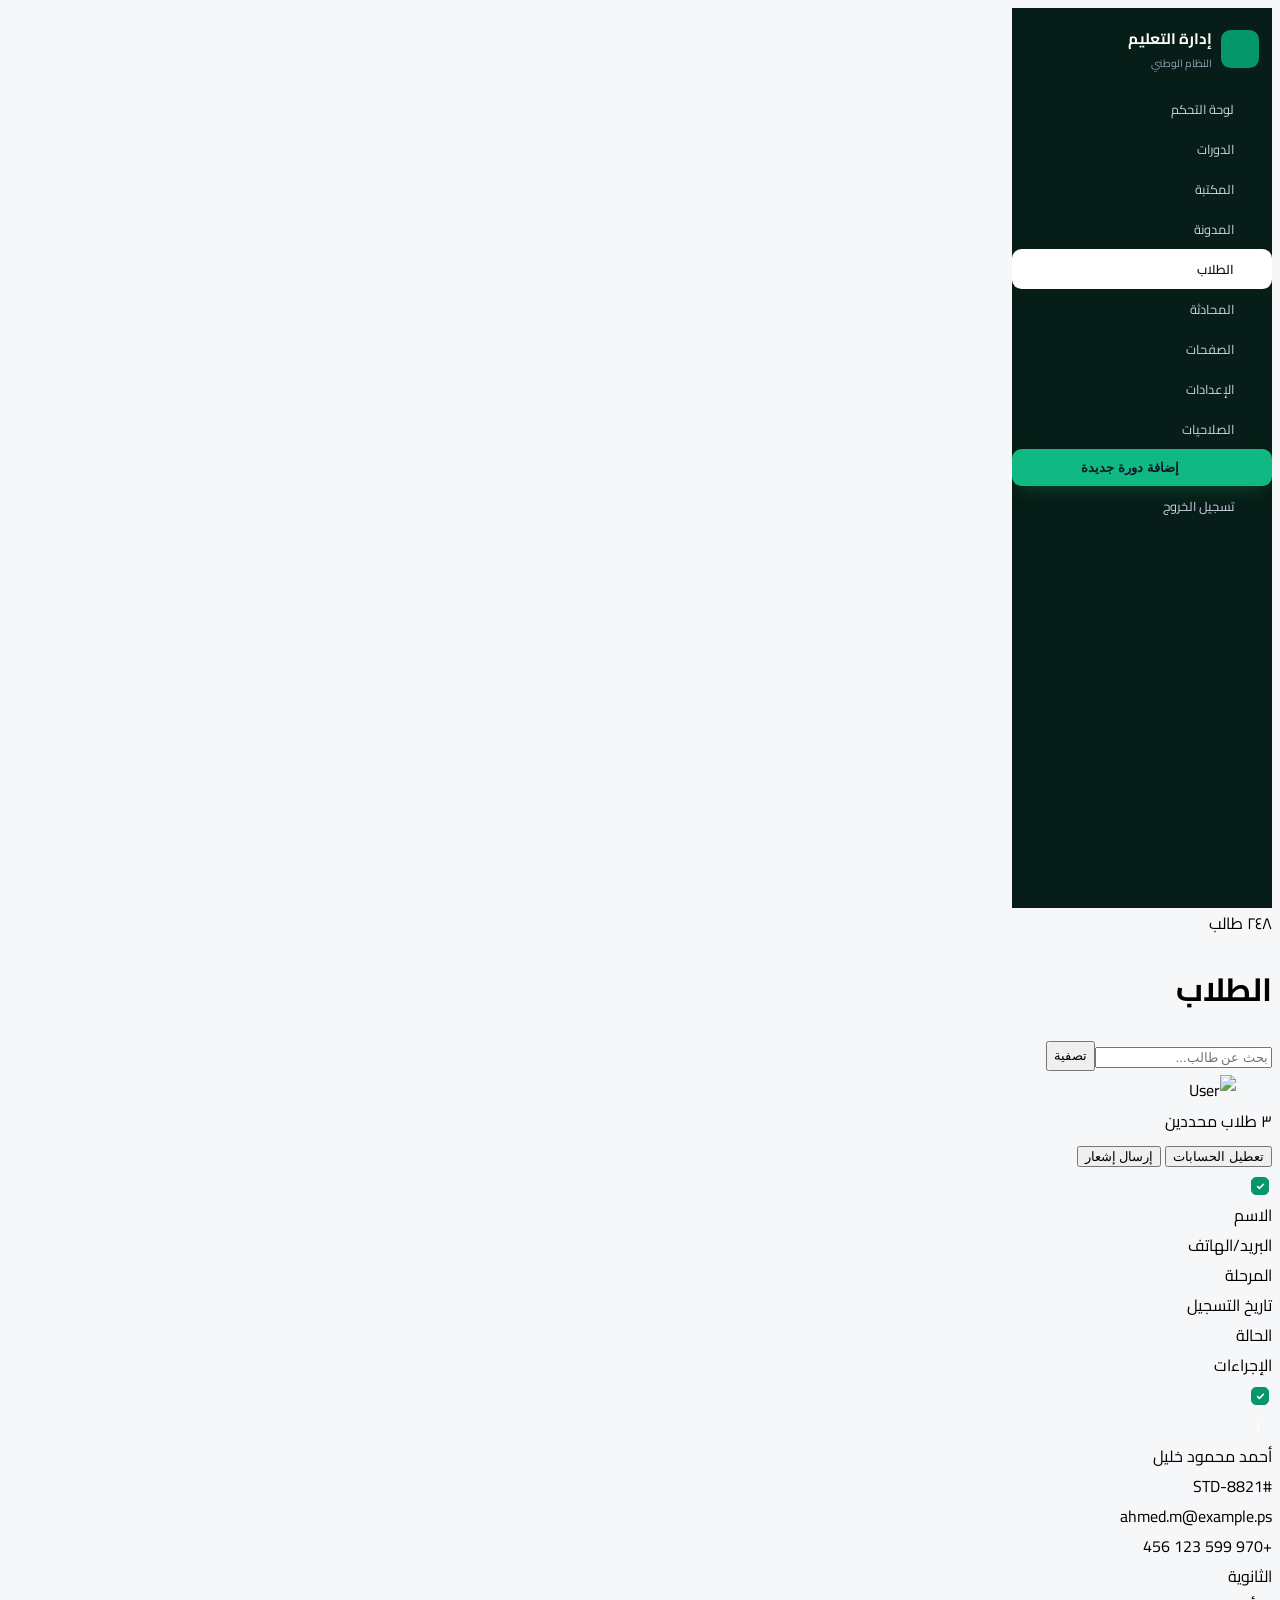
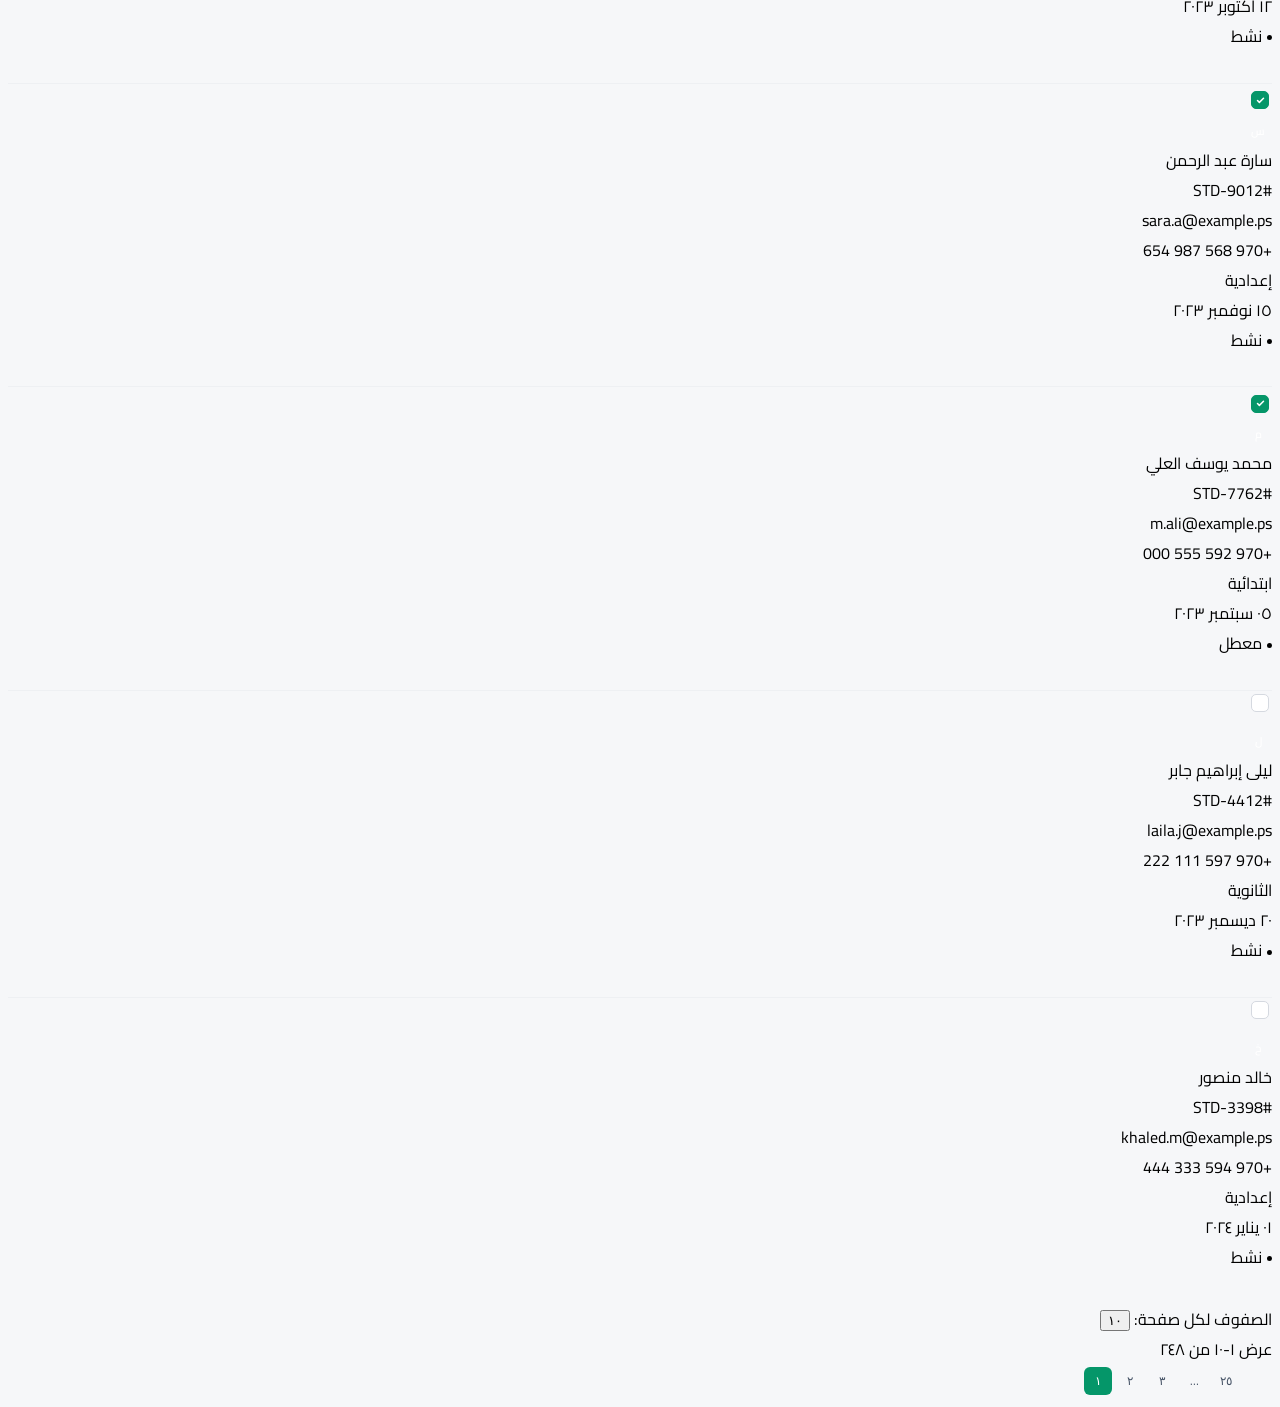
==== about.html @ 2dcb2196 "Update about.html" ====
<!doctype html>
<html lang="ar" dir="rtl">
<head>
  <meta charset="utf-8" />
  <meta name="viewport" content="width=device-width, initial-scale=1" />
  <title>إدارة الطلاب — النظام الوطني</title>
  
  <!-- Tailwind CSS via CDN -->
  <script src="https://cdn.tailwindcss.com">
  </script>
  
  <!-- Lucide Icons -->
  <script src="https://unpkg.com/lucide@latest">
  </script>
  
  <!-- Google Font: Cairo -->
  <link href="https://fonts.googleapis.com/css2?family=Cairo:wght@400;500;600;700&display=swap" rel="stylesheet">
  
  <!-- Custom CSS (separate from Tailwind) -->
  <style>
    /* ----- CSS Variables & Reset ----- */
    :root {
      --sidebar-w: 260px;
      --sidebar-w-icon: 68px;
    }
    html, body {
      background: #f6f7f9;
      font-family: 'Cairo', system-ui, sans-serif;
    }
    
    /* ----- Custom Components ----- */
    .table-row + .table-row {
      border-top: 1px solid #eef0f3;
    }
    
    /* Custom Checkbox */
    .chk {
      appearance: none;
      width: 18px;
      height: 18px;
      border: 1.5px solid #d5d9e0;
      border-radius: 5px;
      display: inline-grid;
      place-items: center;
      background: #fff;
      cursor: pointer;
      transition: all .15s;
      flex-shrink: 0;
    }
    .chk:checked {
      background: #059669;
      border-color: #059669;
    }
    .chk:checked::after {
      content: '';
      width: 9px;
      height: 9px;
      background: url("data:image/svg+xml;utf8,<svg xmlns='http://www.w3.org/2000/svg' viewBox='0 0 24 24' fill='none' stroke='white' stroke-width='4' stroke-linecap='round' stroke-linejoin='round'><polyline points='20 6 9 17 4 12'/></svg>") center/contain no-repeat;
    }
    
    /* Sidebar - Desktop */
    .sidebar {
      width: var(--sidebar-w);
      transition: width .25s ease, transform .25s ease;
      background: #071D17;
      flex-shrink: 0;
      display: flex;
      flex-direction: column;
      height: 100vh;
      position: sticky;
      top: 0;
      overflow-y: auto;
    }
    .nav-item {
      transition: background .15s, color .15s;
      display: flex;
      align-items: center;
      gap: 0.6rem;
      border-radius: 0.6rem;
      padding: 0.5rem 0.65rem;
      font-size: 0.8rem;
      color: #cbd5e1;
      text-decoration: none;
      cursor: pointer;
    }
    .nav-item:hover {
      background: rgba(255, 255, 255, .04);
    }
    .nav-item.active {
      background: #fff;
      color: #0b1220;
      font-weight: 600;
    }
    .nav-label,
    .brand-text,
    .cta-label,
    .logout-label {
      transition: opacity .15s ease;
      white-space: nowrap;
    }
    .nav-item i {
      width: 1.1rem;
      height: 1.1rem;
      flex-shrink: 0;
    }
    
    /* Collapsed state (desktop) */
    body.sb-collapsed .sidebar {
      width: var(--sidebar-w-icon);
    }
    body.sb-collapsed .nav-item {
      justify-content: center;
      padding-inline: 0.4rem;
    }
    body.sb-collapsed .nav-label,
    body.sb-collapsed .brand-text,
    body.sb-collapsed .cta-label,
    body.sb-collapsed .logout-label {
      opacity: 0;
      width: 0;
      overflow: hidden;
    }
    body.sb-collapsed .brand-row {
      justify-content: center;
    }
    body.sb-collapsed .cta-btn {
      padding: 0.6rem;
    }
    
    /* Mobile sidebar (off-canvas) */
    @media (max-width: 768px) {
      .sidebar {
        position: fixed;
        inset-block: 0;
        inset-inline-start: 0;
        z-index: 60;
        transform: translateX(-100%);
        box-shadow: 10px 0 30px -10px rgba(0, 0, 0, .4);
        width: 280px;
        height: 100%;
        overflow-y: auto;
      }
      html[dir="rtl"] .sidebar {
        transform: translateX(-100%);
      }
      body.sb-open .sidebar {
        transform: translateX(0);
      }
      body.sb-open .backdrop {
        opacity: 1;
        pointer-events: auto;
      }
    }
    
    /* Backdrop */
    .backdrop {
      position: fixed;
      inset: 0;
      background: rgba(15, 26, 36, .5);
      z-index: 50;
      opacity: 0;
      pointer-events: none;
      transition: opacity .2s ease;
    }
    
    /* Badge with dot */
    .badge-dot::before {
      content: '';
      width: 5px;
      height: 5px;
      border-radius: 9999px;
      background: currentColor;
      display: inline-block;
      margin-inline-end: 5px;
      vertical-align: middle;
    }
    
    /* Dropdown menu */
    .menu-dropdown {
      display: none;
      animation: pop .12s ease-out;
      transform-origin: top center;
      position: absolute;
      top: 50%;
      transform: translateY(-50%);
      inset-inline-end: 2.8rem;
      z-index: 20;
      width: 11rem;
      border-radius: 0.6rem;
      background: #fff;
      box-shadow: 0 10px 30px -10px rgba(16,24,40,.15);
      border: 1px solid #f1f5f9;
      padding: 0.3rem;
    }
    .menu-dropdown.show {
      display: block;
    }
    .menu-dropdown button {
      width: 100%;
      display: flex;
      align-items: center;
      gap: 0.5rem;
      border-radius: 0.4rem;
      padding: 0.4rem 0.6rem;
      font-size: 0.8rem;
      color: #334155;
      background: transparent;
      border: none;
      cursor: pointer;
      transition: background .15s;
    }
    .menu-dropdown button:hover {
      background: #f8fafc;
    }
    .menu-dropdown button i {
      width: 1rem;
      height: 1rem;
      flex-shrink: 0;
    }
    .menu-dropdown .text-rose-600 {
      color: #e11d48;
    }
    .menu-dropdown .text-rose-600:hover {
      background: #fff1f2;
    }
    @keyframes pop {
      from { opacity: 0; transform: translateY(-50%) scale(.96); }
      to { opacity: 1; transform: translateY(-50%) scale(1); }
    }
    
    /* Page buttons */
    .page-btn {
      width: 32px;
      height: 32px;
      display: inline-grid;
      place-items: center;
      border-radius: 6px;
      font-size: 13px;
      color: #475467;
      background: transparent;
      border: none;
      cursor: pointer;
      transition: background .15s;
    }
    .page-btn:hover {
      background: #f2f4f7;
    }
    .page-btn.active {
      background: #059669;
      color: #fff;
    }
    
    /* Icon button */
    .icon-btn {
      width: 32px;
      height: 32px;
      display: inline-grid;
      place-items: center;
      border-radius: 8px;
      color: #475467;
      background: transparent;
      border: none;
      cursor: pointer;
      transition: background .15s;
      flex-shrink: 0;
    }
    .icon-btn:hover {
      background: #f2f4f7;
    }
    .icon-btn i {
      width: 1.1rem;
      height: 1.1rem;
    }
    
    /* Avatar */
    .avatar {
      width: 32px;
      height: 32px;
      border-radius: 9999px;
      display: inline-grid;
      place-items: center;
      font-weight: 600;
      color: #fff;
      font-size: 13px;
      flex-shrink: 0;
    }
    
    /* Responsive helpers */
    .only-desktop { display: inline-grid; }
    .only-mobile { display: none; }
    @media (max-width: 768px) {
      .only-desktop { display: none; }
      .only-mobile { display: inline-grid; }
    }
    
    /* Brand row */
    .brand-row {
      display: flex;
      align-items: center;
      gap: 0.6rem;
      padding: 1rem 0.8rem;
    }
    .brand-row .brand-icon {
      width: 38px;
      height: 38px;
      border-radius: 0.6rem;
      background: #059669;
      display: grid;
      place-items: center;
      flex-shrink: 0;
    }
    .brand-row .brand-icon i {
      width: 1.1rem;
      height: 1.1rem;
      color: #fff;
    }
    .brand-text .brand-title {
      color: #fff;
      font-weight: 700;
      font-size: 0.95rem;
    }
    .brand-text .brand-sub {
      color: #94a3b8;
      font-size: 0.65rem;
    }
    
    /* CTA button */
    .cta-btn {
      display: inline-flex;
      align-items: center;
      justify-content: center;
      gap: 0.4rem;
      width: 100%;
      border-radius: 0.6rem;
      background: #10b981;
      color: #0f172a;
      font-weight: 600;
      font-size: 0.8rem;
      padding: 0.6rem 0.8rem;
      border: none;
      cursor: pointer;
      transition: background .15s;
      box-shadow: 0 8px 20px -8px rgba(16, 185, 129, 0.3);
    }
    .cta-btn:hover {
      background: #34d399;
    }
    .cta-btn i {
      width: 1.1rem;
      height: 1.1rem;
    }
    
    /* Table column visibility - desktop shows all */
    .col-hide-md {
      display: block;
    }
    
    /* Tablet adjustments */
    @media (max-width: 1024px) and (min-width: 769px) {
      .sidebar {
        width: 220px;
      }
      body.sb-collapsed .sidebar {
        width: 60px;
      }
      .row-grid {
        grid-template-columns: 36px 1.2fr 1fr 0.8fr 36px !important;
        gap: 0.6rem !important;
        padding-inline: 0.8rem !important;
      }
      .table-row .font-semibold {
        font-size: 0.85rem;
      }
      .table-row .text-xs {
        font-size: 0.7rem;
      }
      .table-row .avatar {
        width: 30px;
        height: 30px;
        font-size: 12px;
      }
      .brand-text .brand-title {
        font-size: 0.85rem;
      }
      .brand-text .brand-sub {
        font-size: 0.6rem;
      }
    }
    
    /* Mobile (up to 768px) - sidebar becomes off-canvas, table responsive */
    @media (max-width: 768px) {
      /* Sidebar becomes fixed */
      .sidebar {
        width: 280px;
        position: fixed;
        inset-block: 0;
        inset-inline-start: 0;
        z-index: 60;
        transform: translateX(-100%);
        box-shadow: 10px 0 30px -10px rgba(0, 0, 0, .4);
        height: 100%;
        overflow-y: auto;
      }
      html[dir="rtl"] .sidebar {
        transform: translateX(-100%);
      }
      body.sb-open .sidebar {
        transform: translateX(0);
      }
      body.sb-open .backdrop {
        opacity: 1;
        pointer-events: auto;
      }
      
      /* Table grid for mobile */
      .row-grid {
        grid-template-columns: 32px 1.2fr 0.8fr 32px !important;
        gap: 0.4rem !important;
        padding-inline: 0.5rem !important;
      }
      
      /* Hide email/phone column on mobile */
      .col-hide-md {
        display: none !important;
      }
      
      /* Table cells styling */
      .table-row {
        padding-block: 0.5rem !important;
      }
      .table-row .font-semibold {
        font-size: 0.8rem;
        line-height: 1.2;
      }
      .table-row .text-xs {
        font-size: 0.6rem;
      }
      .table-row .avatar {
        width: 28px;
        height: 28px;
        font-size: 11px;
      }
      .badge-dot {
        font-size: 9px !important;
        padding: 0.15rem 0.5rem !important;
      }
      
      /* Header row */
      .row-grid .font-medium {
        font-size: 0.65rem !important;
      }
      .row-grid .chk {
        width: 16px !important;
        height: 16px !important;
      }
      
      /* Mobile search shows */
      .mobile-search {
        display: flex !important;
      }
      .desktop-search {
        display: none !important;
      }
    }
    
    /* Very small phones */
    @media (max-width: 480px) {
      .row-grid {
        grid-template-columns: 28px 1fr 28px !important;
        gap: 0.3rem !important;
        padding-inline: 0.4rem !important;
      }
      .table-row .flex.items-center.gap-2 {
        gap: 0.3rem !important;
      }
      .table-row .avatar {
        width: 24px !important;
        height: 24px !important;
        font-size: 10px !important;
      }
      .table-row .font-semibold {
        font-size: 0.75rem !important;
      }
      .table-row .text-xs {
        font-size: 0.55rem !important;
      }
      .badge-dot {
        font-size: 8px !important;
        padding: 0.1rem 0.4rem !important;
      }
      .badge-dot::before {
        width: 4px;
        height: 4px;
        margin-inline-end: 3px;
      }
      .icon-btn {
        width: 26px !important;
        height: 26px !important;
      }
      .icon-btn i {
        width: 0.9rem !important;
        height: 0.9rem !important;
      }
      .page-btn {
        width: 26px !important;
        height: 26px !important;
        font-size: 11px !important;
      }
      .page-btn i {
        width: 0.9rem !important;
        height: 0.9rem !important;
      }
      .menu-dropdown {
        width: 9rem !important;
        inset-inline-end: 2.2rem !important;
      }
      .menu-dropdown button {
        font-size: 0.7rem !important;
        padding: 0.3rem 0.5rem !important;
      }
      .menu-dropdown button i {
        width: 0.8rem !important;
        height: 0.8rem !important;
      }
    }
    
    /* Desktop search visible */
    .desktop-search {
      display: flex;
    }
    .mobile-search {
      display: none;
    }
    
    /* Pagination */
    .pagination-text {
      font-size: 0.6rem !important;
    }
    
    .sidebar::-webkit-scrollbar {
      width: 4px;
    }
    .sidebar::-webkit-scrollbar-track {
      background: transparent;
    }
    .sidebar::-webkit-scrollbar-thumb {
      background: rgba(255,255,255,0.15);
      border-radius: 4px;
    }
  </style>
</head>
<body class="text-[14px] text-slate-800">

  <!-- Main container with RTL direction -->
  <div class="min-h-screen flex" style="direction: rtl;">

    <!-- Sidebar -->
    <aside class="sidebar shrink-0 text-slate-300 flex flex-col order-1" id="sidebar">
      <div class="brand-row">
        <div class="brand-icon">
          <i data-lucide="graduation-cap"></i>
        </div>
        <div class="brand-text text-right">
          <div class="brand-title">إدارة التعليم</div>
          <div class="brand-sub">النظام الوطني</div>
        </div>
      </div>

      <nav class="mt-1.5 px-2.5 space-y-0.5 flex-1">
        <a href="#" class="nav-item"><i data-lucide="layout-grid"></i><span class="nav-label">لوحة التحكم</span></a>
        <a href="#" class="nav-item"><i data-lucide="book-open"></i><span class="nav-label">الدورات</span></a>
        <a href="#" class="nav-item"><i data-lucide="library"></i><span class="nav-label">المكتبة</span></a>
        <a href="#" class="nav-item"><i data-lucide="rss"></i><span class="nav-label">المدونة</span></a>
        <a href="#" class="nav-item active"><i data-lucide="users"></i><span class="nav-label">الطلاب</span></a>
        <a href="#" class="nav-item"><i data-lucide="message-square"></i><span class="nav-label">المحادثة</span></a>
        <a href="#" class="nav-item"><i data-lucide="file-text"></i><span class="nav-label">الصفحات</span></a>
        <a href="#" class="nav-item"><i data-lucide="settings"></i><span class="nav-label">الإعدادات</span></a>
        <a href="#" class="nav-item"><i data-lucide="shield-check"></i><span class="nav-label">الصلاحيات</span></a>
      </nav>

      <div class="p-3 space-y-1.5">
        <button class="cta-btn">
          <i data-lucide="plus"></i>
          <span class="cta-label">إضافة دورة جديدة</span>
        </button>
        <a href="#" class="nav-item"><i data-lucide="log-out"></i><span class="logout-label">تسجيل الخروج</span></a>
      </div>
    </aside>

    <!-- Backdrop for mobile -->
    <div class="backdrop" id="sb-backdrop"></div>

    <!-- Main content -->
    <main class="flex-1 min-w-0 order-2">
      <!-- Top bar -->
      <header class="flex items-center gap-2 md:gap-3 px-3 md:px-6 py-3 md:py-4">
        <div class="flex items-center gap-2">
          <span class="inline-flex items-center rounded-full bg-brand-100 text-brand-700 px-2.5 py-0.5 text-xs font-semibold">٢٤٨ طالب</span>
          <h1 class="text-base md:text-lg font-bold text-slate-900">الطلاب</h1>
        </div>

        <!-- Desktop Search -->
        <div class="desktop-search mx-auto items-center gap-2">
          <div class="relative">
            <i data-lucide="search" class="w-3.5 h-3.5 absolute top-1/2 -translate-y-1/2 start-3 text-slate-400"></i>
            <input type="text" placeholder="بحث عن طالب..."
              class="w-[260px] rounded-lg border border-slate-200 bg-white ps-8 pe-3 py-2 text-xs placeholder:text-slate-400 focus:outline-none focus:ring-2 focus:ring-brand-500/30 focus:border-brand-500">
          </div>
          <button class="inline-flex items-center gap-1.5 rounded-lg border border-slate-200 bg-white px-3 py-2 text-xs font-medium text-slate-700 hover:bg-slate-50">
            <i data-lucide="sliders-horizontal" class="w-3.5 h-3.5"></i>
            تصفية
          </button>
        </div>

        <div class="ms-auto flex items-center gap-2 md:gap-2.5">
          <button class="icon-btn relative">
            <i data-lucide="bell" class="w-4 h-4"></i>
            <span class="absolute top-1.5 end-1.5 w-1.5 h-1.5 rounded-full bg-rose-500"></span>
          </button>
          <img class="w-8 h-8 md:w-9 md:h-9 rounded-full object-cover ring-2 ring-white shadow" src="https://i.pravatar.cc/80?img=47" alt="User">

          <!-- Mobile sidebar toggle (3 lines) -->
          <button id="sb-toggle" aria-label="Toggle sidebar" class="icon-btn border border-slate-200 bg-white">
            <i data-lucide="panel-right" class="w-4 h-4 only-desktop"></i>
            <i data-lucide="menu" class="w-4 h-4 only-mobile"></i>
          </button>
        </div>
      </header>

      <!-- Mobile search row -->
      <div class="mobile-search md:hidden px-3 pb-2 flex items-center gap-2">
        <div class="relative flex-1">
          <i data-lucide="search" class="w-3.5 h-3.5 absolute top-1/2 -translate-y-1/2 start-2.5 text-slate-400"></i>
          <input type="text" placeholder="بحث عن طالب..."
            class="w-full rounded-lg border border-slate-200 bg-white ps-8 pe-3 py-1.5 text-xs">
        </div>
        <button class="inline-flex items-center gap-1.5 rounded-lg border border-slate-200 bg-white px-2.5 py-1.5 text-xs">
          <i data-lucide="sliders-horizontal" class="w-3.5 h-3.5"></i>
        </button>
      </div>

      <!-- Content -->
      <div class="px-3 md:px-6 pb-8">

        <!-- Selection bar -->
        <div class="rounded-xl bg-slate-900 text-white px-3 py-2 flex flex-wrap items-center gap-2 md:gap-3 shadow-card">
          <span class="inline-grid place-items-center w-6 h-6 rounded-full bg-brand-500">
            <i data-lucide="check" class="w-3.5 h-3.5"></i>
          </span>
          <span class="text-xs font-medium">٣ طلاب محددين</span>

          <div class="ms-auto flex items-center gap-2 md:gap-2.5">
            <button class="inline-flex items-center gap-1.5 rounded-lg bg-rose-500/15 text-rose-300 border border-rose-500/30 px-2.5 py-1.5 text-xs font-medium hover:bg-rose-500/25">
              <i data-lucide="ban" class="w-3.5 h-3.5"></i>
              <span class="hidden sm:inline">تعطيل الحسابات</span>
            </button>
            <button class="inline-flex items-center gap-1.5 rounded-lg bg-white text-slate-900 px-2.5 py-1.5 text-xs font-medium hover:bg-slate-100">
              <i data-lucide="mail" class="w-3.5 h-3.5"></i>
              <span class="hidden sm:inline">إرسال إشعار</span>
            </button>
            <button class="icon-btn text-slate-300 hover:bg-white/10"><i data-lucide="x" class="w-3.5 h-3.5"></i></button>
          </div>
        </div>

        <!-- Table card -->
        <div class="mt-4 rounded-xl bg-white shadow-card border border-slate-100 overflow-visible">
          <!-- Header row -->
          <div class="row-grid grid grid-cols-[40px_1.4fr_1.4fr_1fr_1fr_0.8fr_44px] items-center gap-3 px-3 md:px-5 py-2.5 text-xs text-slate-500 border-b border-slate-100">
            <div><input type="checkbox" class="chk" checked></div>
            <div class="font-medium text-slate-600 text-xs">الاسم</div>
            <div class="font-medium text-slate-600 col-hide-md text-xs">البريد/الهاتف</div>
            <div class="font-medium text-slate-600 col-hide-md text-xs">المرحلة</div>
            <div class="font-medium text-slate-600 col-hide-md text-xs">تاريخ التسجيل</div>
            <div class="font-medium text-slate-600 flex items-center gap-1 text-xs">الحالة <i data-lucide="chevron-down" class="w-3 h-3"></i></div>
            <div class="font-medium text-slate-600 text-xs">الإجراءات</div>
          </div>

          <!-- Row 1 -->
          <div class="table-row row-grid grid grid-cols-[40px_1.4fr_1.4fr_1fr_1fr_0.8fr_44px] items-center gap-3 px-3 md:px-5 py-2.5">
            <div><input type="checkbox" class="chk" checked></div>
            <div class="flex items-center gap-2">
              <span class="avatar bg-amber-400" style="width:28px;height:28px;font-size:11px;">أ</span>
              <div>
                <div class="font-semibold text-slate-900 text-sm leading-tight">أحمد محمود خليل</div>
                <div class="text-xs text-slate-400">#STD-8821</div>
              </div>
            </div>
            <div class="col-hide-md"><div class="text-slate-700 text-xs">ahmed.m@example.ps</div><div class="text-xs text-slate-400">+970 599 123 456</div></div>
            <div class="col-hide-md text-slate-700 text-xs">الثانوية</div>
            <div class="col-hide-md text-slate-700 text-xs">١٢ أكتوبر ٢٠٢٣</div>
            <div><span class="badge-dot inline-flex items-center rounded-full bg-brand-100 text-brand-700 px-2 py-0.5 text-[10px] font-semibold">نشط</span></div>
            <div class="relative">
              <button class="icon-btn toggle-menu" data-target="menu1" style="width:28px;height:28px;">
                <i data-lucide="more-vertical" class="w-3.5 h-3.5"></i>
              </button>
              <div class="menu-dropdown" id="menu1">
                <button><i data-lucide="eye" class="w-3.5 h-3.5"></i> عرض الملف</button>
                <button><i data-lucide="send" class="w-3.5 h-3.5"></i> إرسال إشعار</button>
                <button class="text-rose-600"><i data-lucide="ban" class="w-3.5 h-3.5"></i> تعطيل الحساب</button>
              </div>
            </div>
          </div>

          <!-- Row 2 -->
          <div class="table-row row-grid grid grid-cols-[40px_1.4fr_1.4fr_1fr_1fr_0.8fr_44px] items-center gap-3 px-3 md:px-5 py-2.5">
            <div><input type="checkbox" class="chk" checked></div>
            <div class="flex items-center gap-2">
              <span class="avatar bg-sky-400" style="width:28px;height:28px;font-size:11px;">س</span>
              <div>
                <div class="font-semibold text-slate-900 text-sm leading-tight">سارة عبد الرحمن</div>
                <div class="text-xs text-slate-400">#STD-9012</div>
              </div>
            </div>
            <div class="col-hide-md"><div class="text-slate-700 text-xs">sara.a@example.ps</div><div class="text-xs text-slate-400">+970 568 987 654</div></div>
            <div class="col-hide-md text-slate-700 text-xs">إعدادية</div>
            <div class="col-hide-md text-slate-700 text-xs">١٥ نوفمبر ٢٠٢٣</div>
            <div><span class="badge-dot inline-flex items-center rounded-full bg-brand-100 text-brand-700 px-2 py-0.5 text-[10px] font-semibold">نشط</span></div>
            <div class="relative">
              <button class="icon-btn toggle-menu" data-target="menu2" style="width:28px;height:28px;">
                <i data-lucide="more-vertical" class="w-3.5 h-3.5"></i>
              </button>
              <div class="menu-dropdown" id="menu2">
                <button><i data-lucide="eye" class="w-3.5 h-3.5"></i> عرض الملف</button>
                <button><i data-lucide="send" class="w-3.5 h-3.5"></i> إرسال إشعار</button>
                <button class="text-rose-600"><i data-lucide="ban" class="w-3.5 h-3.5"></i> تعطيل الحساب</button>
              </div>
            </div>
          </div>

          <!-- Row 3 -->
          <div class="table-row row-grid grid grid-cols-[40px_1.4fr_1.4fr_1fr_1fr_0.8fr_44px] items-center gap-3 px-3 md:px-5 py-2.5">
            <div><input type="checkbox" class="chk" checked></div>
            <div class="flex items-center gap-2">
              <span class="avatar bg-violet-400" style="width:28px;height:28px;font-size:11px;">م</span>
              <div>
                <div class="font-semibold text-slate-900 text-sm leading-tight">محمد يوسف العلي</div>
                <div class="text-xs text-slate-400">#STD-7762</div>
              </div>
            </div>
            <div class="col-hide-md"><div class="text-slate-700 text-xs">m.ali@example.ps</div><div class="text-xs text-slate-400">+970 592 555 000</div></div>
            <div class="col-hide-md text-slate-700 text-xs">ابتدائية</div>
            <div class="col-hide-md text-slate-700 text-xs">٠٥ سبتمبر ٢٠٢٣</div>
            <div><span class="badge-dot inline-flex items-center rounded-full bg-slate-100 text-slate-500 px-2 py-0.5 text-[10px] font-semibold">معطل</span></div>
            <div class="relative">
              <button class="icon-btn toggle-menu" data-target="menu3" style="width:28px;height:28px;">
                <i data-lucide="more-vertical" class="w-3.5 h-3.5"></i>
              </button>
              <div class="menu-dropdown" id="menu3">
                <button><i data-lucide="eye" class="w-3.5 h-3.5"></i> عرض الملف</button>
                <button><i data-lucide="send" class="w-3.5 h-3.5"></i> إرسال إشعار</button>
                <button class="text-rose-600"><i data-lucide="ban" class="w-3.5 h-3.5"></i> تعطيل الحساب</button>
              </div>
            </div>
          </div>

          <!-- Row 4 -->
          <div class="table-row row-grid grid grid-cols-[40px_1.4fr_1.4fr_1fr_1fr_0.8fr_44px] items-center gap-3 px-3 md:px-5 py-2.5">
            <div><input type="checkbox" class="chk"></div>
            <div class="flex items-center gap-2">
              <span class="avatar bg-rose-400" style="width:28px;height:28px;font-size:11px;">ل</span>
              <div>
                <div class="font-semibold text-slate-900 text-sm leading-tight">ليلى إبراهيم جابر</div>
                <div class="text-xs text-slate-400">#STD-4412</div>
              </div>
            </div>
            <div class="col-hide-md"><div class="text-slate-700 text-xs">laila.j@example.ps</div><div class="text-xs text-slate-400">+970 597 111 222</div></div>
            <div class="col-hide-md text-slate-700 text-xs">الثانوية</div>
            <div class="col-hide-md text-slate-700 text-xs">٢٠ ديسمبر ٢٠٢٣</div>
            <div><span class="badge-dot inline-flex items-center rounded-full bg-brand-100 text-brand-700 px-2 py-0.5 text-[10px] font-semibold">نشط</span></div>
            <div class="relative">
              <button class="icon-btn toggle-menu" data-target="menu4" style="width:28px;height:28px;">
                <i data-lucide="more-vertical" class="w-3.5 h-3.5"></i>
              </button>
              <div class="menu-dropdown" id="menu4">
                <button><i data-lucide="eye" class="w-3.5 h-3.5"></i> عرض الملف</button>
                <button><i data-lucide="send" class="w-3.5 h-3.5"></i> إرسال إشعار</button>
                <button class="text-rose-600"><i data-lucide="ban" class="w-3.5 h-3.5"></i> تعطيل الحساب</button>
              </div>
            </div>
          </div>

          <!-- Row 5 -->
          <div class="table-row row-grid grid grid-cols-[40px_1.4fr_1.4fr_1fr_1fr_0.8fr_44px] items-center gap-3 px-3 md:px-5 py-2.5">
            <div><input type="checkbox" class="chk"></div>
            <div class="flex items-center gap-2">
              <span class="avatar bg-emerald-400" style="width:28px;height:28px;font-size:11px;">خ</span>
              <div>
                <div class="font-semibold text-slate-900 text-sm leading-tight">خالد منصور</div>
                <div class="text-xs text-slate-400">#STD-3398</div>
              </div>
            </div>
            <div class="col-hide-md"><div class="text-slate-700 text-xs">khaled.m@example.ps</div><div class="text-xs text-slate-400">+970 594 333 444</div></div>
            <div class="col-hide-md text-slate-700 text-xs">إعدادية</div>
            <div class="col-hide-md text-slate-700 text-xs">٠١ يناير ٢٠٢٤</div>
            <div><span class="badge-dot inline-flex items-center rounded-full bg-brand-100 text-brand-700 px-2 py-0.5 text-[10px] font-semibold">نشط</span></div>
            <div class="relative">
              <button class="icon-btn toggle-menu" data-target="menu5" style="width:28px;height:28px;">
                <i data-lucide="more-vertical" class="w-3.5 h-3.5"></i>
              </button>
              <div class="menu-dropdown" id="menu5">
                <button><i data-lucide="eye" class="w-3.5 h-3.5"></i> عرض الملف</button>
                <button><i data-lucide="send" class="w-3.5 h-3.5"></i> إرسال إشعار</button>
                <button class="text-rose-600"><i data-lucide="ban" class="w-3.5 h-3.5"></i> تعطيل الحساب</button>
              </div>
            </div>
          </div>

          <!-- Pagination -->
          <div class="flex flex-wrap items-center gap-2 px-3 md:px-5 py-2.5 border-t border-slate-100 text-xs text-slate-500">
            <div class="flex items-center gap-1.5">
              <span class="text-[11px]">الصفوف لكل صفحة:</span>
              <button class="inline-flex items-center gap-1 rounded-lg border border-slate-200 bg-white px-2 py-1 text-[11px]">١٠ <i data-lucide="chevron-down" class="w-3 h-3"></i></button>
            </div>
            <div class="hidden sm:block text-[11px]">عرض ١-١٠ من ٢٤٨</div>
            <div class="ms-auto flex items-center gap-0.5">
              <button class="page-btn" style="width:28px;height:28px;"><i data-lucide="chevron-right" class="w-3.5 h-3.5"></i></button>
              <button class="page-btn" style="width:28px;height:28px;font-size:12px;">٢٥</button>
              <span class="page-btn" style="width:28px;height:28px;font-size:12px;">…</span>
              <button class="page-btn" style="width:28px;height:28px;font-size:12px;">٣</button>
              <button class="page-btn" style="width:28px;height:28px;font-size:12px;">٢</button>
              <button class="page-btn active" style="width:28px;height:28px;font-size:12px;">١</button>
              <button class="page-btn" style="width:28px;height:28px;"><i data-lucide="chevron-left" class="w-3.5 h-3.5"></i></button>
            </div>
          </div>
        </div>
      </div>
    </main>
  </div>

  <!-- JavaScript -->
  <script>
    // Initialize Lucide icons
    lucide.createIcons();

    // Sidebar toggle functionality
    const body = document.body;
    const toggle = document.getElementById('sb-toggle');
    const backdrop = document.getElementById('sb-backdrop');
    const isMobile = () => window.matchMedia('(max-width: 768px)').matches;

    if (localStorage.getItem('sb-collapsed') === '1') {
      body.classList.add('sb-collapsed');
    }

    toggle.addEventListener('click', () => {
      if (isMobile()) {
        body.classList.toggle('sb-open');
      } else {
        body.classList.toggle('sb-collapsed');
        localStorage.setItem('sb-collapsed', body.classList.contains('sb-collapsed') ? '1' : '0');
      }
    });

    backdrop.addEventListener('click', () => {
      body.classList.remove('sb-open');
    });

    window.addEventListener('resize', () => {
      if (!isMobile()) {
        body.classList.remove('sb-open');
      }
    });

    document.addEventListener('keydown', (e) => {
      if (e.key === 'Escape') {
        body.classList.remove('sb-open');
      }
    });

    // Toggle dropdown menus
    document.querySelectorAll('.toggle-menu').forEach(button => {
      button.addEventListener('click', function(e) {
        e.stopPropagation();
        const targetId = this.getAttribute('data-target');
        const menu = document.getElementById(targetId);
        
        document.querySelectorAll('.menu-dropdown').forEach(m => {
          if (m.id !== targetId) {
            m.classList.remove('show');
          }
        });
        
        menu.classList.toggle('show');
      });
    });

    document.addEventListener('click', function(e) {
      if (!e.target.closest('.toggle-menu') && !e.target.closest('.menu-dropdown')) {
        document.querySelectorAll('.menu-dropdown').forEach(menu => {
          menu.classList.remove('show');
        });
      }
    });

    document.addEventListener('click', function() {
      lucide.createIcons();
    });
  </script>
</body>
</html>
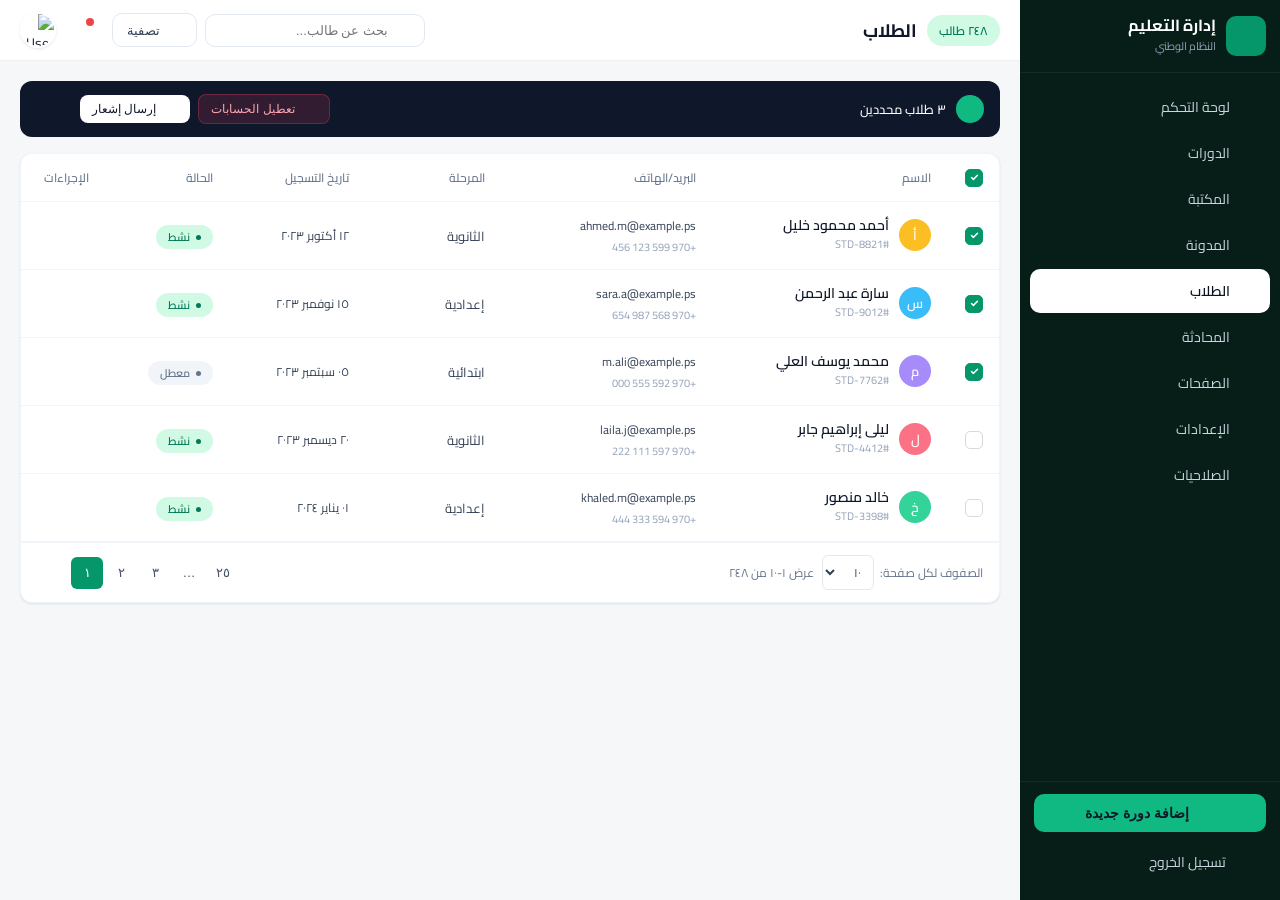
==== commit bf64eed6: "Update about.html" ====
--- a/about.html
+++ b/about.html
@@ -2,7 +2,7 @@
 <html lang="ar" dir="rtl">
 <head>
   <meta charset="utf-8" />
-  <meta name="viewport" content="width=device-width, initial-scale=1" />
+  <meta name="viewport" content="width=device-width, initial-scale=1, maximum-scale=1" />
   <title>إدارة الطلاب — النظام الوطني</title>
   
   <!-- Tailwind CSS via CDN -->
@@ -16,35 +16,577 @@
   <!-- Google Font: Cairo -->
   <link href="https://fonts.googleapis.com/css2?family=Cairo:wght@400;500;600;700&display=swap" rel="stylesheet">
   
-  <!-- Custom CSS (separate from Tailwind) -->
   <style>
-    /* ----- CSS Variables & Reset ----- */
-    :root {
-      --sidebar-w: 260px;
-      --sidebar-w-icon: 68px;
+    /* ===== BASE ===== */
+    * {
+      margin: 0;
+      padding: 0;
+      box-sizing: border-box;
     }
     html, body {
       background: #f6f7f9;
       font-family: 'Cairo', system-ui, sans-serif;
-    }
-    
-    /* ----- Custom Components ----- */
-    .table-row + .table-row {
-      border-top: 1px solid #eef0f3;
-    }
-    
-    /* Custom Checkbox */
+      font-size: 14px;
+      color: #1e293b;
+      overflow-x: hidden;
+    }
+    
+    /* ===== LAYOUT ===== */
+    .app {
+      display: flex;
+      min-height: 100vh;
+    }
+    
+    /* ===== SIDEBAR ===== */
+    .sidebar {
+      width: 260px;
+      background: #071D17;
+      color: #cbd5e1;
+      flex-shrink: 0;
+      display: flex;
+      flex-direction: column;
+      height: 100vh;
+      position: sticky;
+      top: 0;
+      overflow-y: auto;
+      transition: transform 0.3s cubic-bezier(0.4, 0, 0.2, 1), width 0.3s ease;
+    }
+    
+    /* Desktop collapsed state */
+    body.sb-collapsed .sidebar {
+      width: 68px;
+    }
+    body.sb-collapsed .nav-item {
+      justify-content: center;
+      padding: 0.5rem 0.4rem;
+    }
+    body.sb-collapsed .nav-label,
+    body.sb-collapsed .brand-text,
+    body.sb-collapsed .cta-label,
+    body.sb-collapsed .logout-label {
+      display: none;
+    }
+    body.sb-collapsed .brand-row {
+      justify-content: center;
+    }
+    body.sb-collapsed .cta-btn {
+      padding: 0.6rem;
+      font-size: 0;
+    }
+    body.sb-collapsed .cta-btn span {
+      display: none;
+    }
+    body.sb-collapsed .cta-btn i {
+      margin: 0;
+    }
+    
+    /* Mobile sidebar - hidden by default */
+    @media (max-width: 768px) {
+      .sidebar {
+        position: fixed;
+        top: 0;
+        left: 0;
+        bottom: 0;
+        z-index: 1000;
+        transform: translateX(-100%);
+        width: 280px;
+        box-shadow: 4px 0 20px rgba(0,0,0,0.3);
+        height: 100%;
+      }
+      .sidebar.open {
+        transform: translateX(0);
+      }
+      .overlay {
+        display: block !important;
+      }
+      .mobile-toggle {
+        display: flex !important;
+      }
+      /* Reset desktop collapsed on mobile */
+      body.sb-collapsed .sidebar {
+        width: 280px;
+      }
+      body.sb-collapsed .nav-item {
+        justify-content: flex-start;
+        padding: 0.5rem 0.65rem;
+      }
+      body.sb-collapsed .nav-label,
+      body.sb-collapsed .brand-text,
+      body.sb-collapsed .cta-label,
+      body.sb-collapsed .logout-label {
+        display: inline;
+      }
+      body.sb-collapsed .brand-row {
+        justify-content: flex-start;
+      }
+      body.sb-collapsed .cta-btn {
+        padding: 0.6rem 0.8rem;
+        font-size: 0.8rem;
+      }
+      body.sb-collapsed .cta-btn span {
+        display: inline;
+      }
+    }
+    
+    @media (min-width: 769px) {
+      .sidebar {
+        position: sticky;
+        transform: none !important;
+      }
+      .overlay {
+        display: none !important;
+      }
+      .mobile-toggle {
+        display: none !important;
+      }
+    }
+    
+    /* ===== OVERLAY ===== */
+    .overlay {
+      position: fixed;
+      inset: 0;
+      background: rgba(0,0,0,0.5);
+      z-index: 999;
+      opacity: 0;
+      pointer-events: none;
+      transition: opacity 0.3s ease;
+    }
+    .overlay.active {
+      opacity: 1;
+      pointer-events: auto;
+    }
+    
+    /* ===== SIDEBAR COMPONENTS ===== */
+    .brand-row {
+      display: flex;
+      align-items: center;
+      gap: 10px;
+      padding: 16px 14px;
+      border-bottom: 1px solid rgba(255,255,255,0.06);
+    }
+    .brand-icon {
+      width: 40px;
+      height: 40px;
+      background: #059669;
+      border-radius: 10px;
+      display: grid;
+      place-items: center;
+      flex-shrink: 0;
+    }
+    .brand-icon i {
+      width: 20px;
+      height: 20px;
+      color: #fff;
+    }
+    .brand-text .title {
+      color: #fff;
+      font-weight: 700;
+      font-size: 16px;
+      line-height: 1.2;
+    }
+    .brand-text .sub {
+      color: #94a3b8;
+      font-size: 11px;
+    }
+    
+    .nav-list {
+      padding: 12px 10px;
+      flex: 1;
+      display: flex;
+      flex-direction: column;
+      gap: 2px;
+    }
+    .nav-item {
+      display: flex;
+      align-items: center;
+      gap: 10px;
+      padding: 9px 12px;
+      border-radius: 10px;
+      color: #cbd5e1;
+      text-decoration: none;
+      font-size: 14px;
+      transition: background 0.15s, color 0.15s;
+      cursor: pointer;
+    }
+    .nav-item:hover {
+      background: rgba(255,255,255,0.05);
+    }
+    .nav-item.active {
+      background: #fff;
+      color: #0b1220;
+      font-weight: 600;
+    }
+    .nav-item i {
+      width: 18px;
+      height: 18px;
+      flex-shrink: 0;
+    }
+    .nav-item .label {
+      white-space: nowrap;
+    }
+    
+    .sidebar-footer {
+      padding: 12px 14px 16px;
+      display: flex;
+      flex-direction: column;
+      gap: 8px;
+      border-top: 1px solid rgba(255,255,255,0.06);
+    }
+    .cta-btn {
+      display: flex;
+      align-items: center;
+      justify-content: center;
+      gap: 8px;
+      width: 100%;
+      padding: 10px;
+      background: #10b981;
+      color: #0f172a;
+      font-weight: 600;
+      font-size: 14px;
+      border: none;
+      border-radius: 10px;
+      cursor: pointer;
+      transition: background 0.15s;
+    }
+    .cta-btn:hover {
+      background: #34d399;
+    }
+    .cta-btn i {
+      width: 18px;
+      height: 18px;
+    }
+    
+    /* ===== MAIN CONTENT ===== */
+    .main-content {
+      flex: 1;
+      min-width: 0;
+      display: flex;
+      flex-direction: column;
+    }
+    
+    /* ===== TOP HEADER ===== */
+    .top-header {
+      display: flex;
+      align-items: center;
+      gap: 12px;
+      padding: 12px 20px;
+      background: #fff;
+      border-bottom: 1px solid #eef0f3;
+      flex-wrap: wrap;
+    }
+    .header-left {
+      display: flex;
+      align-items: center;
+      gap: 10px;
+    }
+    .student-badge {
+      background: #d1fae5;
+      color: #047857;
+      font-size: 12px;
+      font-weight: 600;
+      padding: 4px 12px;
+      border-radius: 9999px;
+      white-space: nowrap;
+    }
+    .page-title {
+      font-size: 18px;
+      font-weight: 700;
+      color: #0f172a;
+    }
+    
+    .header-search {
+      display: flex;
+      align-items: center;
+      gap: 8px;
+      margin-right: auto;
+    }
+    .search-box {
+      position: relative;
+    }
+    .search-box i {
+      position: absolute;
+      top: 50%;
+      right: 10px;
+      transform: translateY(-50%);
+      width: 16px;
+      height: 16px;
+      color: #94a3b8;
+    }
+    .search-box input {
+      padding: 8px 36px 8px 12px;
+      border: 1px solid #e2e8f0;
+      border-radius: 10px;
+      font-size: 13px;
+      width: 220px;
+      background: #fff;
+      outline: none;
+      transition: border 0.15s, box-shadow 0.15s;
+    }
+    .search-box input:focus {
+      border-color: #10b981;
+      box-shadow: 0 0 0 3px rgba(16,185,129,0.15);
+    }
+    .filter-btn {
+      display: inline-flex;
+      align-items: center;
+      gap: 6px;
+      padding: 8px 14px;
+      border: 1px solid #e2e8f0;
+      border-radius: 10px;
+      background: #fff;
+      font-size: 13px;
+      font-weight: 500;
+      color: #334155;
+      cursor: pointer;
+      transition: background 0.15s;
+    }
+    .filter-btn:hover {
+      background: #f8fafc;
+    }
+    .filter-btn i {
+      width: 16px;
+      height: 16px;
+    }
+    
+    .header-actions {
+      display: flex;
+      align-items: center;
+      gap: 8px;
+    }
+    .icon-btn {
+      width: 36px;
+      height: 36px;
+      display: grid;
+      place-items: center;
+      border-radius: 10px;
+      color: #475467;
+      background: transparent;
+      border: none;
+      cursor: pointer;
+      transition: background 0.15s;
+      position: relative;
+      flex-shrink: 0;
+    }
+    .icon-btn:hover {
+      background: #f1f5f9;
+    }
+    .icon-btn i {
+      width: 18px;
+      height: 18px;
+    }
+    .notification-dot {
+      position: absolute;
+      top: 6px;
+      right: 6px;
+      width: 8px;
+      height: 8px;
+      background: #ef4444;
+      border-radius: 9999px;
+    }
+    .avatar-img {
+      width: 36px;
+      height: 36px;
+      border-radius: 9999px;
+      object-fit: cover;
+      border: 2px solid #fff;
+      box-shadow: 0 1px 3px rgba(0,0,0,0.1);
+    }
+    
+    .mobile-toggle {
+      background: transparent;
+      border: none;
+      cursor: pointer;
+      padding: 6px;
+      border-radius: 8px;
+      display: none;
+      align-items: center;
+      justify-content: center;
+      color: #475467;
+      transition: background 0.15s;
+    }
+    .mobile-toggle:hover {
+      background: #f1f5f9;
+    }
+    .mobile-toggle i {
+      width: 22px;
+      height: 22px;
+    }
+    
+    /* ===== MOBILE SEARCH ===== */
+    .mobile-search {
+      display: none;
+      padding: 8px 20px 12px;
+      gap: 8px;
+      background: #fff;
+      border-bottom: 1px solid #eef0f3;
+    }
+    .mobile-search .search-box {
+      flex: 1;
+    }
+    .mobile-search .search-box input {
+      width: 100%;
+    }
+    
+    /* ===== CONTENT AREA ===== */
+    .content-area {
+      padding: 20px;
+      flex: 1;
+    }
+    
+    /* ===== SELECTION BAR ===== */
+    .selection-bar {
+      background: #0f172a;
+      color: #fff;
+      border-radius: 12px;
+      padding: 10px 16px;
+      display: flex;
+      flex-wrap: wrap;
+      align-items: center;
+      gap: 10px;
+      margin-bottom: 16px;
+    }
+    .selection-check {
+      width: 28px;
+      height: 28px;
+      background: #10b981;
+      border-radius: 9999px;
+      display: grid;
+      place-items: center;
+    }
+    .selection-check i {
+      width: 16px;
+      height: 16px;
+    }
+    .selection-text {
+      font-size: 13px;
+      font-weight: 500;
+    }
+    .selection-actions {
+      display: flex;
+      align-items: center;
+      gap: 8px;
+      margin-right: auto;
+    }
+    .selection-btn {
+      display: inline-flex;
+      align-items: center;
+      gap: 6px;
+      padding: 6px 12px;
+      border-radius: 8px;
+      font-size: 12px;
+      font-weight: 500;
+      border: none;
+      cursor: pointer;
+      transition: background 0.15s;
+    }
+    .selection-btn.danger {
+      background: rgba(244,63,94,0.15);
+      color: #fda4af;
+      border: 1px solid rgba(244,63,94,0.3);
+    }
+    .selection-btn.danger:hover {
+      background: rgba(244,63,94,0.25);
+    }
+    .selection-btn.light {
+      background: #fff;
+      color: #0f172a;
+    }
+    .selection-btn.light:hover {
+      background: #f1f5f9;
+    }
+    .selection-btn i {
+      width: 16px;
+      height: 16px;
+    }
+    
+    /* ===== TABLE ===== */
+    .table-card {
+      background: #fff;
+      border-radius: 12px;
+      border: 1px solid #f1f5f9;
+      box-shadow: 0 1px 2px rgba(16,24,40,0.04), 0 1px 3px rgba(16,24,40,0.06);
+      overflow: hidden;
+    }
+    
+    /* Table grid - responsive */
+    .table-header, .table-row {
+      display: grid;
+      grid-template-columns: 40px 1.8fr 1.6fr 1fr 1fr 0.9fr 52px;
+      gap: 12px;
+      align-items: center;
+    }
+    .table-header {
+      padding: 12px 16px;
+      border-bottom: 1px solid #f1f5f9;
+      font-size: 12px;
+      color: #64748b;
+      font-weight: 500;
+    }
+    .table-header .status-header {
+      display: flex;
+      align-items: center;
+      gap: 4px;
+    }
+    .table-header .status-header i {
+      width: 14px;
+      height: 14px;
+    }
+    
+    .table-row {
+      padding: 12px 16px;
+      border-bottom: 1px solid #f1f5f9;
+      transition: background 0.1s;
+    }
+    .table-row:last-child {
+      border-bottom: none;
+    }
+    
+    /* ===== TABLE RESPONSIVE BREAKPOINTS ===== */
+    /* Tablets */
+    @media (max-width: 1024px) {
+      .table-header, .table-row {
+        grid-template-columns: 36px 1.6fr 1.2fr 0.8fr 0.8fr 48px;
+        gap: 8px;
+        padding: 10px 14px;
+      }
+    }
+    
+    /* Mobile */
+    @media (max-width: 768px) {
+      .table-header, .table-row {
+        grid-template-columns: 32px 1.4fr 0.8fr 44px;
+        gap: 6px;
+        padding: 8px 12px;
+      }
+      .col-hide-md {
+        display: none !important;
+      }
+    }
+    
+    /* Small phones */
+    @media (max-width: 480px) {
+      .table-header, .table-row {
+        grid-template-columns: 28px 1fr 40px;
+        gap: 4px;
+        padding: 6px 10px;
+      }
+      .col-hide-sm {
+        display: none !important;
+      }
+    }
+    
+    /* ===== TABLE COMPONENTS ===== */
     .chk {
       appearance: none;
       width: 18px;
       height: 18px;
       border: 1.5px solid #d5d9e0;
       border-radius: 5px;
-      display: inline-grid;
+      display: grid;
       place-items: center;
       background: #fff;
       cursor: pointer;
-      transition: all .15s;
+      transition: all 0.15s;
       flex-shrink: 0;
     }
     .chk:checked {
@@ -58,112 +600,57 @@
       background: url("data:image/svg+xml;utf8,<svg xmlns='http://www.w3.org/2000/svg' viewBox='0 0 24 24' fill='none' stroke='white' stroke-width='4' stroke-linecap='round' stroke-linejoin='round'><polyline points='20 6 9 17 4 12'/></svg>") center/contain no-repeat;
     }
     
-    /* Sidebar - Desktop */
-    .sidebar {
-      width: var(--sidebar-w);
-      transition: width .25s ease, transform .25s ease;
-      background: #071D17;
+    .student-info {
+      display: flex;
+      align-items: center;
+      gap: 10px;
+    }
+    .avatar {
+      width: 32px;
+      height: 32px;
+      border-radius: 9999px;
+      display: grid;
+      place-items: center;
+      font-weight: 600;
+      color: #fff;
+      font-size: 13px;
       flex-shrink: 0;
-      display: flex;
-      flex-direction: column;
-      height: 100vh;
-      position: sticky;
-      top: 0;
-      overflow-y: auto;
-    }
-    .nav-item {
-      transition: background .15s, color .15s;
-      display: flex;
-      align-items: center;
-      gap: 0.6rem;
-      border-radius: 0.6rem;
-      padding: 0.5rem 0.65rem;
-      font-size: 0.8rem;
-      color: #cbd5e1;
-      text-decoration: none;
-      cursor: pointer;
-    }
-    .nav-item:hover {
-      background: rgba(255, 255, 255, .04);
-    }
-    .nav-item.active {
-      background: #fff;
-      color: #0b1220;
+    }
+    .student-name {
       font-weight: 600;
-    }
-    .nav-label,
-    .brand-text,
-    .cta-label,
-    .logout-label {
-      transition: opacity .15s ease;
-      white-space: nowrap;
-    }
-    .nav-item i {
-      width: 1.1rem;
-      height: 1.1rem;
-      flex-shrink: 0;
-    }
-    
-    /* Collapsed state (desktop) */
-    body.sb-collapsed .sidebar {
-      width: var(--sidebar-w-icon);
-    }
-    body.sb-collapsed .nav-item {
-      justify-content: center;
-      padding-inline: 0.4rem;
-    }
-    body.sb-collapsed .nav-label,
-    body.sb-collapsed .brand-text,
-    body.sb-collapsed .cta-label,
-    body.sb-collapsed .logout-label {
-      opacity: 0;
-      width: 0;
-      overflow: hidden;
-    }
-    body.sb-collapsed .brand-row {
-      justify-content: center;
-    }
-    body.sb-collapsed .cta-btn {
-      padding: 0.6rem;
-    }
-    
-    /* Mobile sidebar (off-canvas) */
-    @media (max-width: 768px) {
-      .sidebar {
-        position: fixed;
-        inset-block: 0;
-        inset-inline-start: 0;
-        z-index: 60;
-        transform: translateX(-100%);
-        box-shadow: 10px 0 30px -10px rgba(0, 0, 0, .4);
-        width: 280px;
-        height: 100%;
-        overflow-y: auto;
-      }
-      html[dir="rtl"] .sidebar {
-        transform: translateX(-100%);
-      }
-      body.sb-open .sidebar {
-        transform: translateX(0);
-      }
-      body.sb-open .backdrop {
-        opacity: 1;
-        pointer-events: auto;
-      }
-    }
-    
-    /* Backdrop */
-    .backdrop {
-      position: fixed;
-      inset: 0;
-      background: rgba(15, 26, 36, .5);
-      z-index: 50;
-      opacity: 0;
-      pointer-events: none;
-      transition: opacity .2s ease;
-    }
-    
-    /* Badge with dot */
+      color: #0f172a;
+      font-size: 14px;
+      line-height: 1.2;
+    }
+    .student-id {
+      font-size: 11px;
+      color: #94a3b8;
+    }
+    .student-email {
+      font-size: 12px;
+      color: #334155;
+    }
+    .student-phone {
+      font-size: 11px;
+      color: #94a3b8;
+    }
+    .student-level {
+      font-size: 13px;
+      color: #334155;
+    }
+    .student-date {
+      font-size: 12px;
+      color: #334155;
+    }
+    
+    .badge-dot {
+      display: inline-flex;
+      align-items: center;
+      padding: 2px 12px;
+      border-radius: 9999px;
+      font-size: 11px;
+      font-weight: 600;
+    }
     .badge-dot::before {
       content: '';
       width: 5px;
@@ -171,68 +658,132 @@
       border-radius: 9999px;
       background: currentColor;
       display: inline-block;
-      margin-inline-end: 5px;
-      vertical-align: middle;
-    }
-    
-    /* Dropdown menu */
-    .menu-dropdown {
+      margin-left: 6px;
+    }
+    .badge-active {
+      background: #d1fae5;
+      color: #047857;
+    }
+    .badge-inactive {
+      background: #f1f5f9;
+      color: #64748b;
+    }
+    
+    .actions-cell {
+      position: relative;
+      display: flex;
+      justify-content: center;
+    }
+    .menu-btn {
+      width: 32px;
+      height: 32px;
+      display: grid;
+      place-items: center;
+      border-radius: 8px;
+      color: #475467;
+      background: transparent;
+      border: none;
+      cursor: pointer;
+      transition: background 0.15s;
+    }
+    .menu-btn:hover {
+      background: #f1f5f9;
+    }
+    .menu-btn i {
+      width: 18px;
+      height: 18px;
+    }
+    
+    /* ===== DROPDOWN MENU ===== */
+    .dropdown-menu {
       display: none;
-      animation: pop .12s ease-out;
-      transform-origin: top center;
       position: absolute;
       top: 50%;
       transform: translateY(-50%);
-      inset-inline-end: 2.8rem;
-      z-index: 20;
-      width: 11rem;
-      border-radius: 0.6rem;
+      left: 40px;
       background: #fff;
-      box-shadow: 0 10px 30px -10px rgba(16,24,40,.15);
+      border-radius: 10px;
+      box-shadow: 0 10px 30px rgba(16,24,40,0.15);
       border: 1px solid #f1f5f9;
-      padding: 0.3rem;
-    }
-    .menu-dropdown.show {
+      padding: 6px;
+      width: 160px;
+      z-index: 50;
+      animation: popIn 0.12s ease-out;
+    }
+    .dropdown-menu.open {
       display: block;
     }
-    .menu-dropdown button {
+    @keyframes popIn {
+      from { opacity: 0; transform: translateY(-50%) scale(0.95); }
+      to { opacity: 1; transform: translateY(-50%) scale(1); }
+    }
+    .dropdown-menu button {
+      display: flex;
+      align-items: center;
+      gap: 8px;
       width: 100%;
-      display: flex;
-      align-items: center;
-      gap: 0.5rem;
-      border-radius: 0.4rem;
-      padding: 0.4rem 0.6rem;
-      font-size: 0.8rem;
+      padding: 7px 10px;
+      border: none;
+      background: transparent;
+      border-radius: 6px;
+      font-size: 13px;
       color: #334155;
-      background: transparent;
-      border: none;
       cursor: pointer;
-      transition: background .15s;
-    }
-    .menu-dropdown button:hover {
+      transition: background 0.15s;
+      font-family: inherit;
+    }
+    .dropdown-menu button:hover {
       background: #f8fafc;
     }
-    .menu-dropdown button i {
-      width: 1rem;
-      height: 1rem;
-      flex-shrink: 0;
-    }
-    .menu-dropdown .text-rose-600 {
+    .dropdown-menu button i {
+      width: 16px;
+      height: 16px;
+    }
+    .dropdown-menu .danger-btn {
       color: #e11d48;
     }
-    .menu-dropdown .text-rose-600:hover {
+    .dropdown-menu .danger-btn:hover {
       background: #fff1f2;
     }
-    @keyframes pop {
-      from { opacity: 0; transform: translateY(-50%) scale(.96); }
-      to { opacity: 1; transform: translateY(-50%) scale(1); }
-    }
-    
-    /* Page buttons */
+    
+    /* ===== PAGINATION ===== */
+    .pagination {
+      display: flex;
+      flex-wrap: wrap;
+      align-items: center;
+      gap: 8px;
+      padding: 12px 16px;
+      border-top: 1px solid #f1f5f9;
+      font-size: 12px;
+      color: #64748b;
+    }
+    .pagination .per-page {
+      display: flex;
+      align-items: center;
+      gap: 6px;
+    }
+    .per-page select {
+      padding: 4px 8px;
+      border: 1px solid #e2e8f0;
+      border-radius: 6px;
+      font-size: 12px;
+      background: #fff;
+      color: #334155;
+      font-family: inherit;
+    }
+    .pagination .info {
+      display: block;
+    }
+    .pagination .pages {
+      display: flex;
+      align-items: center;
+      gap: 2px;
+      margin-right: auto;
+    }
     .page-btn {
       width: 32px;
       height: 32px;
-      display: inline-grid;
+      display: grid;
       place-items: center;
       border-radius: 6px;
       font-size: 13px;
@@ -240,303 +791,220 @@
       background: transparent;
       border: none;
       cursor: pointer;
-      transition: background .15s;
+      transition: background 0.15s;
     }
     .page-btn:hover {
-      background: #f2f4f7;
+      background: #f1f5f9;
     }
     .page-btn.active {
       background: #059669;
       color: #fff;
     }
-    
-    /* Icon button */
-    .icon-btn {
-      width: 32px;
-      height: 32px;
-      display: inline-grid;
-      place-items: center;
-      border-radius: 8px;
-      color: #475467;
-      background: transparent;
-      border: none;
-      cursor: pointer;
-      transition: background .15s;
-      flex-shrink: 0;
-    }
-    .icon-btn:hover {
-      background: #f2f4f7;
-    }
-    .icon-btn i {
-      width: 1.1rem;
-      height: 1.1rem;
-    }
-    
-    /* Avatar */
-    .avatar {
-      width: 32px;
-      height: 32px;
-      border-radius: 9999px;
-      display: inline-grid;
-      place-items: center;
-      font-weight: 600;
-      color: #fff;
-      font-size: 13px;
-      flex-shrink: 0;
-    }
-    
-    /* Responsive helpers */
-    .only-desktop { display: inline-grid; }
-    .only-mobile { display: none; }
+    .page-btn i {
+      width: 16px;
+      height: 16px;
+    }
+    
+    /* ===== RESPONSIVE ADJUSTMENTS ===== */
+    @media (max-width: 1024px) {
+      .top-header {
+        padding: 10px 16px;
+      }
+      .search-box input {
+        width: 180px;
+      }
+      .content-area {
+        padding: 16px;
+      }
+    }
+    
     @media (max-width: 768px) {
-      .only-desktop { display: none; }
-      .only-mobile { display: inline-grid; }
-    }
-    
-    /* Brand row */
-    .brand-row {
-      display: flex;
-      align-items: center;
-      gap: 0.6rem;
-      padding: 1rem 0.8rem;
-    }
-    .brand-row .brand-icon {
-      width: 38px;
-      height: 38px;
-      border-radius: 0.6rem;
-      background: #059669;
-      display: grid;
-      place-items: center;
-      flex-shrink: 0;
-    }
-    .brand-row .brand-icon i {
-      width: 1.1rem;
-      height: 1.1rem;
-      color: #fff;
-    }
-    .brand-text .brand-title {
-      color: #fff;
-      font-weight: 700;
-      font-size: 0.95rem;
-    }
-    .brand-text .brand-sub {
-      color: #94a3b8;
-      font-size: 0.65rem;
-    }
-    
-    /* CTA button */
-    .cta-btn {
-      display: inline-flex;
-      align-items: center;
-      justify-content: center;
-      gap: 0.4rem;
-      width: 100%;
-      border-radius: 0.6rem;
-      background: #10b981;
-      color: #0f172a;
-      font-weight: 600;
-      font-size: 0.8rem;
-      padding: 0.6rem 0.8rem;
-      border: none;
-      cursor: pointer;
-      transition: background .15s;
-      box-shadow: 0 8px 20px -8px rgba(16, 185, 129, 0.3);
-    }
-    .cta-btn:hover {
-      background: #34d399;
-    }
-    .cta-btn i {
-      width: 1.1rem;
-      height: 1.1rem;
-    }
-    
-    /* Table column visibility - desktop shows all */
-    .col-hide-md {
-      display: block;
-    }
-    
-    /* Tablet adjustments */
-    @media (max-width: 1024px) and (min-width: 769px) {
-      .sidebar {
-        width: 220px;
-      }
-      body.sb-collapsed .sidebar {
-        width: 60px;
-      }
-      .row-grid {
-        grid-template-columns: 36px 1.2fr 1fr 0.8fr 36px !important;
-        gap: 0.6rem !important;
-        padding-inline: 0.8rem !important;
-      }
-      .table-row .font-semibold {
-        font-size: 0.85rem;
-      }
-      .table-row .text-xs {
-        font-size: 0.7rem;
-      }
-      .table-row .avatar {
-        width: 30px;
-        height: 30px;
+      .top-header {
+        padding: 10px 14px;
+        gap: 8px;
+      }
+      .page-title {
+        font-size: 16px;
+      }
+      .header-search {
+        display: none !important;
+      }
+      .mobile-search {
+        display: flex !important;
+      }
+      .content-area {
+        padding: 12px;
+      }
+      .selection-bar {
+        padding: 8px 12px;
+      }
+      .selection-text {
         font-size: 12px;
       }
-      .brand-text .brand-title {
-        font-size: 0.85rem;
-      }
-      .brand-text .brand-sub {
-        font-size: 0.6rem;
-      }
-    }
-    
-    /* Mobile (up to 768px) - sidebar becomes off-canvas, table responsive */
-    @media (max-width: 768px) {
-      /* Sidebar becomes fixed */
-      .sidebar {
-        width: 280px;
-        position: fixed;
-        inset-block: 0;
-        inset-inline-start: 0;
-        z-index: 60;
-        transform: translateX(-100%);
-        box-shadow: 10px 0 30px -10px rgba(0, 0, 0, .4);
-        height: 100%;
-        overflow-y: auto;
-      }
-      html[dir="rtl"] .sidebar {
-        transform: translateX(-100%);
-      }
-      body.sb-open .sidebar {
-        transform: translateX(0);
-      }
-      body.sb-open .backdrop {
-        opacity: 1;
-        pointer-events: auto;
-      }
-      
-      /* Table grid for mobile */
-      .row-grid {
-        grid-template-columns: 32px 1.2fr 0.8fr 32px !important;
-        gap: 0.4rem !important;
-        padding-inline: 0.5rem !important;
-      }
-      
-      /* Hide email/phone column on mobile */
-      .col-hide-md {
-        display: none !important;
-      }
-      
-      /* Table cells styling */
-      .table-row {
-        padding-block: 0.5rem !important;
-      }
-      .table-row .font-semibold {
-        font-size: 0.8rem;
-        line-height: 1.2;
-      }
-      .table-row .text-xs {
-        font-size: 0.6rem;
-      }
-      .table-row .avatar {
+      .selection-btn {
+        padding: 4px 10px;
+        font-size: 11px;
+      }
+      .student-name {
+        font-size: 13px;
+      }
+      .avatar {
         width: 28px;
         height: 28px;
         font-size: 11px;
       }
       .badge-dot {
-        font-size: 9px !important;
-        padding: 0.15rem 0.5rem !important;
-      }
-      
-      /* Header row */
-      .row-grid .font-medium {
-        font-size: 0.65rem !important;
-      }
-      .row-grid .chk {
-        width: 16px !important;
-        height: 16px !important;
-      }
-      
-      /* Mobile search shows */
-      .mobile-search {
-        display: flex !important;
-      }
-      .desktop-search {
-        display: none !important;
-      }
-    }
-    
-    /* Very small phones */
-    @media (max-width: 480px) {
-      .row-grid {
-        grid-template-columns: 28px 1fr 28px !important;
-        gap: 0.3rem !important;
-        padding-inline: 0.4rem !important;
-      }
-      .table-row .flex.items-center.gap-2 {
-        gap: 0.3rem !important;
-      }
-      .table-row .avatar {
-        width: 24px !important;
-        height: 24px !important;
-        font-size: 10px !important;
-      }
-      .table-row .font-semibold {
-        font-size: 0.75rem !important;
-      }
-      .table-row .text-xs {
-        font-size: 0.55rem !important;
-      }
-      .badge-dot {
-        font-size: 8px !important;
-        padding: 0.1rem 0.4rem !important;
+        font-size: 10px;
+        padding: 1px 10px;
       }
       .badge-dot::before {
         width: 4px;
         height: 4px;
-        margin-inline-end: 3px;
+        margin-left: 4px;
+      }
+      .dropdown-menu {
+        width: 150px;
+        left: 34px;
+      }
+      .dropdown-menu button {
+        font-size: 12px;
+        padding: 6px 8px;
+      }
+      .pagination {
+        padding: 8px 12px;
+        font-size: 11px;
+      }
+      .page-btn {
+        width: 28px;
+        height: 28px;
+        font-size: 12px;
+      }
+      .page-btn i {
+        width: 14px;
+        height: 14px;
+      }
+    }
+    
+    @media (max-width: 480px) {
+      .top-header {
+        padding: 8px 10px;
+      }
+      .student-badge {
+        font-size: 10px;
+        padding: 2px 8px;
+      }
+      .page-title {
+        font-size: 14px;
       }
       .icon-btn {
-        width: 26px !important;
-        height: 26px !important;
+        width: 32px;
+        height: 32px;
       }
       .icon-btn i {
-        width: 0.9rem !important;
-        height: 0.9rem !important;
+        width: 16px;
+        height: 16px;
+      }
+      .avatar-img {
+        width: 30px;
+        height: 30px;
+      }
+      .mobile-search {
+        padding: 6px 10px 10px;
+      }
+      .content-area {
+        padding: 8px;
+      }
+      .selection-bar {
+        padding: 6px 10px;
+        border-radius: 10px;
+      }
+      .selection-check {
+        width: 24px;
+        height: 24px;
+      }
+      .selection-check i {
+        width: 14px;
+        height: 14px;
+      }
+      .selection-btn {
+        padding: 4px 8px;
+        font-size: 10px;
+      }
+      .selection-btn i {
+        width: 14px;
+        height: 14px;
+      }
+      .student-name {
+        font-size: 12px;
+      }
+      .student-id {
+        font-size: 9px;
+      }
+      .avatar {
+        width: 24px;
+        height: 24px;
+        font-size: 10px;
+      }
+      .chk {
+        width: 16px;
+        height: 16px;
+      }
+      .chk:checked::after {
+        width: 8px;
+        height: 8px;
+      }
+      .badge-dot {
+        font-size: 9px;
+        padding: 1px 8px;
+      }
+      .badge-dot::before {
+        width: 3px;
+        height: 3px;
+        margin-left: 3px;
+      }
+      .menu-btn {
+        width: 28px;
+        height: 28px;
+      }
+      .menu-btn i {
+        width: 16px;
+        height: 16px;
+      }
+      .dropdown-menu {
+        width: 130px;
+        left: 28px;
+        padding: 4px;
+      }
+      .dropdown-menu button {
+        font-size: 11px;
+        padding: 5px 8px;
+        gap: 6px;
+      }
+      .dropdown-menu button i {
+        width: 14px;
+        height: 14px;
+      }
+      .pagination {
+        padding: 6px 10px;
+        font-size: 10px;
+        gap: 4px;
       }
       .page-btn {
-        width: 26px !important;
-        height: 26px !important;
-        font-size: 11px !important;
+        width: 26px;
+        height: 26px;
+        font-size: 11px;
       }
       .page-btn i {
-        width: 0.9rem !important;
-        height: 0.9rem !important;
-      }
-      .menu-dropdown {
-        width: 9rem !important;
-        inset-inline-end: 2.2rem !important;
-      }
-      .menu-dropdown button {
-        font-size: 0.7rem !important;
-        padding: 0.3rem 0.5rem !important;
-      }
-      .menu-dropdown button i {
-        width: 0.8rem !important;
-        height: 0.8rem !important;
-      }
-    }
-    
-    /* Desktop search visible */
-    .desktop-search {
-      display: flex;
-    }
-    .mobile-search {
-      display: none;
-    }
-    
-    /* Pagination */
-    .pagination-text {
-      font-size: 0.6rem !important;
-    }
-    
+        width: 14px;
+        height: 14px;
+      }
+      .per-page select {
+        font-size: 10px;
+        padding: 2px 6px;
+      }
+    }
+    
+    /* Scrollbar for sidebar */
     .sidebar::-webkit-scrollbar {
       width: 4px;
     }
@@ -549,346 +1017,360 @@
     }
   </style>
 </head>
-<body class="text-[14px] text-slate-800">
-
-  <!-- Main container with RTL direction -->
-  <div class="min-h-screen flex" style="direction: rtl;">
-
-    <!-- Sidebar -->
-    <aside class="sidebar shrink-0 text-slate-300 flex flex-col order-1" id="sidebar">
+<body>
+
+  <!-- OVERLAY (mobile) -->
+  <div class="overlay" id="overlay"></div>
+
+  <div class="app">
+
+    <!-- SIDEBAR -->
+    <aside class="sidebar" id="sidebar">
       <div class="brand-row">
         <div class="brand-icon">
           <i data-lucide="graduation-cap"></i>
         </div>
-        <div class="brand-text text-right">
-          <div class="brand-title">إدارة التعليم</div>
-          <div class="brand-sub">النظام الوطني</div>
+        <div class="brand-text">
+          <div class="title">إدارة التعليم</div>
+          <div class="sub">النظام الوطني</div>
         </div>
       </div>
 
-      <nav class="mt-1.5 px-2.5 space-y-0.5 flex-1">
-        <a href="#" class="nav-item"><i data-lucide="layout-grid"></i><span class="nav-label">لوحة التحكم</span></a>
-        <a href="#" class="nav-item"><i data-lucide="book-open"></i><span class="nav-label">الدورات</span></a>
-        <a href="#" class="nav-item"><i data-lucide="library"></i><span class="nav-label">المكتبة</span></a>
-        <a href="#" class="nav-item"><i data-lucide="rss"></i><span class="nav-label">المدونة</span></a>
-        <a href="#" class="nav-item active"><i data-lucide="users"></i><span class="nav-label">الطلاب</span></a>
-        <a href="#" class="nav-item"><i data-lucide="message-square"></i><span class="nav-label">المحادثة</span></a>
-        <a href="#" class="nav-item"><i data-lucide="file-text"></i><span class="nav-label">الصفحات</span></a>
-        <a href="#" class="nav-item"><i data-lucide="settings"></i><span class="nav-label">الإعدادات</span></a>
-        <a href="#" class="nav-item"><i data-lucide="shield-check"></i><span class="nav-label">الصلاحيات</span></a>
+      <nav class="nav-list">
+        <a href="#" class="nav-item"><i data-lucide="layout-grid"></i><span class="label">لوحة التحكم</span></a>
+        <a href="#" class="nav-item"><i data-lucide="book-open"></i><span class="label">الدورات</span></a>
+        <a href="#" class="nav-item"><i data-lucide="library"></i><span class="label">المكتبة</span></a>
+        <a href="#" class="nav-item"><i data-lucide="rss"></i><span class="label">المدونة</span></a>
+        <a href="#" class="nav-item active"><i data-lucide="users"></i><span class="label">الطلاب</span></a>
+        <a href="#" class="nav-item"><i data-lucide="message-square"></i><span class="label">المحادثة</span></a>
+        <a href="#" class="nav-item"><i data-lucide="file-text"></i><span class="label">الصفحات</span></a>
+        <a href="#" class="nav-item"><i data-lucide="settings"></i><span class="label">الإعدادات</span></a>
+        <a href="#" class="nav-item"><i data-lucide="shield-check"></i><span class="label">الصلاحيات</span></a>
       </nav>
 
-      <div class="p-3 space-y-1.5">
+      <div class="sidebar-footer">
         <button class="cta-btn">
           <i data-lucide="plus"></i>
-          <span class="cta-label">إضافة دورة جديدة</span>
+          <span>إضافة دورة جديدة</span>
         </button>
-        <a href="#" class="nav-item"><i data-lucide="log-out"></i><span class="logout-label">تسجيل الخروج</span></a>
+        <a href="#" class="nav-item"><i data-lucide="log-out"></i><span class="label">تسجيل الخروج</span></a>
       </div>
     </aside>
 
-    <!-- Backdrop for mobile -->
-    <div class="backdrop" id="sb-backdrop"></div>
-
-    <!-- Main content -->
-    <main class="flex-1 min-w-0 order-2">
-      <!-- Top bar -->
-      <header class="flex items-center gap-2 md:gap-3 px-3 md:px-6 py-3 md:py-4">
-        <div class="flex items-center gap-2">
-          <span class="inline-flex items-center rounded-full bg-brand-100 text-brand-700 px-2.5 py-0.5 text-xs font-semibold">٢٤٨ طالب</span>
-          <h1 class="text-base md:text-lg font-bold text-slate-900">الطلاب</h1>
+    <!-- MAIN CONTENT -->
+    <main class="main-content">
+
+      <!-- TOP HEADER -->
+      <header class="top-header">
+        <div class="header-left">
+          <span class="student-badge">٢٤٨ طالب</span>
+          <h1 class="page-title">الطلاب</h1>
         </div>
 
         <!-- Desktop Search -->
-        <div class="desktop-search mx-auto items-center gap-2">
-          <div class="relative">
-            <i data-lucide="search" class="w-3.5 h-3.5 absolute top-1/2 -translate-y-1/2 start-3 text-slate-400"></i>
-            <input type="text" placeholder="بحث عن طالب..."
-              class="w-[260px] rounded-lg border border-slate-200 bg-white ps-8 pe-3 py-2 text-xs placeholder:text-slate-400 focus:outline-none focus:ring-2 focus:ring-brand-500/30 focus:border-brand-500">
+        <div class="header-search">
+          <div class="search-box">
+            <i data-lucide="search"></i>
+            <input type="text" placeholder="بحث عن طالب..." />
           </div>
-          <button class="inline-flex items-center gap-1.5 rounded-lg border border-slate-200 bg-white px-3 py-2 text-xs font-medium text-slate-700 hover:bg-slate-50">
-            <i data-lucide="sliders-horizontal" class="w-3.5 h-3.5"></i>
+          <button class="filter-btn">
+            <i data-lucide="sliders-horizontal"></i>
             تصفية
           </button>
         </div>
 
-        <div class="ms-auto flex items-center gap-2 md:gap-2.5">
-          <button class="icon-btn relative">
-            <i data-lucide="bell" class="w-4 h-4"></i>
-            <span class="absolute top-1.5 end-1.5 w-1.5 h-1.5 rounded-full bg-rose-500"></span>
+        <div class="header-actions">
+          <button class="icon-btn">
+            <i data-lucide="bell"></i>
+            <span class="notification-dot"></span>
           </button>
-          <img class="w-8 h-8 md:w-9 md:h-9 rounded-full object-cover ring-2 ring-white shadow" src="https://i.pravatar.cc/80?img=47" alt="User">
-
-          <!-- Mobile sidebar toggle (3 lines) -->
-          <button id="sb-toggle" aria-label="Toggle sidebar" class="icon-btn border border-slate-200 bg-white">
-            <i data-lucide="panel-right" class="w-4 h-4 only-desktop"></i>
-            <i data-lucide="menu" class="w-4 h-4 only-mobile"></i>
+          <img class="avatar-img" src="https://i.pravatar.cc/80?img=47" alt="User" />
+          
+          <!-- Mobile toggle -->
+          <button class="mobile-toggle" id="menuToggle" aria-label="Toggle sidebar">
+            <i data-lucide="menu"></i>
           </button>
         </div>
       </header>
 
-      <!-- Mobile search row -->
-      <div class="mobile-search md:hidden px-3 pb-2 flex items-center gap-2">
-        <div class="relative flex-1">
-          <i data-lucide="search" class="w-3.5 h-3.5 absolute top-1/2 -translate-y-1/2 start-2.5 text-slate-400"></i>
-          <input type="text" placeholder="بحث عن طالب..."
-            class="w-full rounded-lg border border-slate-200 bg-white ps-8 pe-3 py-1.5 text-xs">
+      <!-- MOBILE SEARCH -->
+      <div class="mobile-search">
+        <div class="search-box">
+          <i data-lucide="search"></i>
+          <input type="text" placeholder="بحث عن طالب..." />
         </div>
-        <button class="inline-flex items-center gap-1.5 rounded-lg border border-slate-200 bg-white px-2.5 py-1.5 text-xs">
-          <i data-lucide="sliders-horizontal" class="w-3.5 h-3.5"></i>
+        <button class="filter-btn" style="padding:6px 10px;">
+          <i data-lucide="sliders-horizontal"></i>
         </button>
       </div>
 
-      <!-- Content -->
-      <div class="px-3 md:px-6 pb-8">
-
-        <!-- Selection bar -->
-        <div class="rounded-xl bg-slate-900 text-white px-3 py-2 flex flex-wrap items-center gap-2 md:gap-3 shadow-card">
-          <span class="inline-grid place-items-center w-6 h-6 rounded-full bg-brand-500">
-            <i data-lucide="check" class="w-3.5 h-3.5"></i>
-          </span>
-          <span class="text-xs font-medium">٣ طلاب محددين</span>
-
-          <div class="ms-auto flex items-center gap-2 md:gap-2.5">
-            <button class="inline-flex items-center gap-1.5 rounded-lg bg-rose-500/15 text-rose-300 border border-rose-500/30 px-2.5 py-1.5 text-xs font-medium hover:bg-rose-500/25">
-              <i data-lucide="ban" class="w-3.5 h-3.5"></i>
-              <span class="hidden sm:inline">تعطيل الحسابات</span>
+      <!-- CONTENT -->
+      <div class="content-area">
+
+        <!-- SELECTION BAR -->
+        <div class="selection-bar">
+          <div class="selection-check">
+            <i data-lucide="check"></i>
+          </div>
+          <span class="selection-text">٣ طلاب محددين</span>
+
+          <div class="selection-actions">
+            <button class="selection-btn danger">
+              <i data-lucide="ban"></i>
+              <span class="btn-text">تعطيل الحسابات</span>
             </button>
-            <button class="inline-flex items-center gap-1.5 rounded-lg bg-white text-slate-900 px-2.5 py-1.5 text-xs font-medium hover:bg-slate-100">
-              <i data-lucide="mail" class="w-3.5 h-3.5"></i>
-              <span class="hidden sm:inline">إرسال إشعار</span>
+            <button class="selection-btn light">
+              <i data-lucide="mail"></i>
+              <span class="btn-text">إرسال إشعار</span>
             </button>
-            <button class="icon-btn text-slate-300 hover:bg-white/10"><i data-lucide="x" class="w-3.5 h-3.5"></i></button>
+            <button class="icon-btn" style="color:#94a3b8;">
+              <i data-lucide="x"></i>
+            </button>
           </div>
         </div>
 
-        <!-- Table card -->
-        <div class="mt-4 rounded-xl bg-white shadow-card border border-slate-100 overflow-visible">
-          <!-- Header row -->
-          <div class="row-grid grid grid-cols-[40px_1.4fr_1.4fr_1fr_1fr_0.8fr_44px] items-center gap-3 px-3 md:px-5 py-2.5 text-xs text-slate-500 border-b border-slate-100">
-            <div><input type="checkbox" class="chk" checked></div>
-            <div class="font-medium text-slate-600 text-xs">الاسم</div>
-            <div class="font-medium text-slate-600 col-hide-md text-xs">البريد/الهاتف</div>
-            <div class="font-medium text-slate-600 col-hide-md text-xs">المرحلة</div>
-            <div class="font-medium text-slate-600 col-hide-md text-xs">تاريخ التسجيل</div>
-            <div class="font-medium text-slate-600 flex items-center gap-1 text-xs">الحالة <i data-lucide="chevron-down" class="w-3 h-3"></i></div>
-            <div class="font-medium text-slate-600 text-xs">الإجراءات</div>
+        <!-- TABLE -->
+        <div class="table-card">
+
+          <!-- Header -->
+          <div class="table-header">
+            <div><input type="checkbox" class="chk" checked /></div>
+            <div>الاسم</div>
+            <div class="col-hide-md">البريد/الهاتف</div>
+            <div class="col-hide-md col-hide-sm">المرحلة</div>
+            <div class="col-hide-md col-hide-sm">تاريخ التسجيل</div>
+            <div class="status-header"><span>الحالة</span> <i data-lucide="chevron-down"></i></div>
+            <div>الإجراءات</div>
           </div>
 
           <!-- Row 1 -->
-          <div class="table-row row-grid grid grid-cols-[40px_1.4fr_1.4fr_1fr_1fr_0.8fr_44px] items-center gap-3 px-3 md:px-5 py-2.5">
-            <div><input type="checkbox" class="chk" checked></div>
-            <div class="flex items-center gap-2">
-              <span class="avatar bg-amber-400" style="width:28px;height:28px;font-size:11px;">أ</span>
+          <div class="table-row">
+            <div><input type="checkbox" class="chk" checked /></div>
+            <div class="student-info">
+              <span class="avatar" style="background:#fbbf24;">أ</span>
               <div>
-                <div class="font-semibold text-slate-900 text-sm leading-tight">أحمد محمود خليل</div>
-                <div class="text-xs text-slate-400">#STD-8821</div>
+                <div class="student-name">أحمد محمود خليل</div>
+                <div class="student-id">#STD-8821</div>
               </div>
             </div>
-            <div class="col-hide-md"><div class="text-slate-700 text-xs">ahmed.m@example.ps</div><div class="text-xs text-slate-400">+970 599 123 456</div></div>
-            <div class="col-hide-md text-slate-700 text-xs">الثانوية</div>
-            <div class="col-hide-md text-slate-700 text-xs">١٢ أكتوبر ٢٠٢٣</div>
-            <div><span class="badge-dot inline-flex items-center rounded-full bg-brand-100 text-brand-700 px-2 py-0.5 text-[10px] font-semibold">نشط</span></div>
-            <div class="relative">
-              <button class="icon-btn toggle-menu" data-target="menu1" style="width:28px;height:28px;">
-                <i data-lucide="more-vertical" class="w-3.5 h-3.5"></i>
-              </button>
-              <div class="menu-dropdown" id="menu1">
-                <button><i data-lucide="eye" class="w-3.5 h-3.5"></i> عرض الملف</button>
-                <button><i data-lucide="send" class="w-3.5 h-3.5"></i> إرسال إشعار</button>
-                <button class="text-rose-600"><i data-lucide="ban" class="w-3.5 h-3.5"></i> تعطيل الحساب</button>
+            <div class="col-hide-md">
+              <div class="student-email">ahmed.m@example.ps</div>
+              <div class="student-phone">+970 599 123 456</div>
+            </div>
+            <div class="col-hide-md col-hide-sm student-level">الثانوية</div>
+            <div class="col-hide-md col-hide-sm student-date">١٢ أكتوبر ٢٠٢٣</div>
+            <div><span class="badge-dot badge-active">نشط</span></div>
+            <div class="actions-cell">
+              <button class="menu-btn toggle-menu" data-target="menu1"><i data-lucide="more-vertical"></i></button>
+              <div class="dropdown-menu" id="menu1">
+                <button><i data-lucide="eye"></i> عرض الملف</button>
+                <button><i data-lucide="send"></i> إرسال إشعار</button>
+                <button class="danger-btn"><i data-lucide="ban"></i> تعطيل الحساب</button>
               </div>
             </div>
           </div>
 
           <!-- Row 2 -->
-          <div class="table-row row-grid grid grid-cols-[40px_1.4fr_1.4fr_1fr_1fr_0.8fr_44px] items-center gap-3 px-3 md:px-5 py-2.5">
-            <div><input type="checkbox" class="chk" checked></div>
-            <div class="flex items-center gap-2">
-              <span class="avatar bg-sky-400" style="width:28px;height:28px;font-size:11px;">س</span>
+          <div class="table-row">
+            <div><input type="checkbox" class="chk" checked /></div>
+            <div class="student-info">
+              <span class="avatar" style="background:#38bdf8;">س</span>
               <div>
-                <div class="font-semibold text-slate-900 text-sm leading-tight">سارة عبد الرحمن</div>
-                <div class="text-xs text-slate-400">#STD-9012</div>
+                <div class="student-name">سارة عبد الرحمن</div>
+                <div class="student-id">#STD-9012</div>
               </div>
             </div>
-            <div class="col-hide-md"><div class="text-slate-700 text-xs">sara.a@example.ps</div><div class="text-xs text-slate-400">+970 568 987 654</div></div>
-            <div class="col-hide-md text-slate-700 text-xs">إعدادية</div>
-            <div class="col-hide-md text-slate-700 text-xs">١٥ نوفمبر ٢٠٢٣</div>
-            <div><span class="badge-dot inline-flex items-center rounded-full bg-brand-100 text-brand-700 px-2 py-0.5 text-[10px] font-semibold">نشط</span></div>
-            <div class="relative">
-              <button class="icon-btn toggle-menu" data-target="menu2" style="width:28px;height:28px;">
-                <i data-lucide="more-vertical" class="w-3.5 h-3.5"></i>
-              </button>
-              <div class="menu-dropdown" id="menu2">
-                <button><i data-lucide="eye" class="w-3.5 h-3.5"></i> عرض الملف</button>
-                <button><i data-lucide="send" class="w-3.5 h-3.5"></i> إرسال إشعار</button>
-                <button class="text-rose-600"><i data-lucide="ban" class="w-3.5 h-3.5"></i> تعطيل الحساب</button>
+            <div class="col-hide-md">
+              <div class="student-email">sara.a@example.ps</div>
+              <div class="student-phone">+970 568 987 654</div>
+            </div>
+            <div class="col-hide-md col-hide-sm student-level">إعدادية</div>
+            <div class="col-hide-md col-hide-sm student-date">١٥ نوفمبر ٢٠٢٣</div>
+            <div><span class="badge-dot badge-active">نشط</span></div>
+            <div class="actions-cell">
+              <button class="menu-btn toggle-menu" data-target="menu2"><i data-lucide="more-vertical"></i></button>
+              <div class="dropdown-menu" id="menu2">
+                <button><i data-lucide="eye"></i> عرض الملف</button>
+                <button><i data-lucide="send"></i> إرسال إشعار</button>
+                <button class="danger-btn"><i data-lucide="ban"></i> تعطيل الحساب</button>
               </div>
             </div>
           </div>
 
           <!-- Row 3 -->
-          <div class="table-row row-grid grid grid-cols-[40px_1.4fr_1.4fr_1fr_1fr_0.8fr_44px] items-center gap-3 px-3 md:px-5 py-2.5">
-            <div><input type="checkbox" class="chk" checked></div>
-            <div class="flex items-center gap-2">
-              <span class="avatar bg-violet-400" style="width:28px;height:28px;font-size:11px;">م</span>
+          <div class="table-row">
+            <div><input type="checkbox" class="chk" checked /></div>
+            <div class="student-info">
+              <span class="avatar" style="background:#a78bfa;">م</span>
               <div>
-                <div class="font-semibold text-slate-900 text-sm leading-tight">محمد يوسف العلي</div>
-                <div class="text-xs text-slate-400">#STD-7762</div>
+                <div class="student-name">محمد يوسف العلي</div>
+                <div class="student-id">#STD-7762</div>
               </div>
             </div>
-            <div class="col-hide-md"><div class="text-slate-700 text-xs">m.ali@example.ps</div><div class="text-xs text-slate-400">+970 592 555 000</div></div>
-            <div class="col-hide-md text-slate-700 text-xs">ابتدائية</div>
-            <div class="col-hide-md text-slate-700 text-xs">٠٥ سبتمبر ٢٠٢٣</div>
-            <div><span class="badge-dot inline-flex items-center rounded-full bg-slate-100 text-slate-500 px-2 py-0.5 text-[10px] font-semibold">معطل</span></div>
-            <div class="relative">
-              <button class="icon-btn toggle-menu" data-target="menu3" style="width:28px;height:28px;">
-                <i data-lucide="more-vertical" class="w-3.5 h-3.5"></i>
-              </button>
-              <div class="menu-dropdown" id="menu3">
-                <button><i data-lucide="eye" class="w-3.5 h-3.5"></i> عرض الملف</button>
-                <button><i data-lucide="send" class="w-3.5 h-3.5"></i> إرسال إشعار</button>
-                <button class="text-rose-600"><i data-lucide="ban" class="w-3.5 h-3.5"></i> تعطيل الحساب</button>
+            <div class="col-hide-md">
+              <div class="student-email">m.ali@example.ps</div>
+              <div class="student-phone">+970 592 555 000</div>
+            </div>
+            <div class="col-hide-md col-hide-sm student-level">ابتدائية</div>
+            <div class="col-hide-md col-hide-sm student-date">٠٥ سبتمبر ٢٠٢٣</div>
+            <div><span class="badge-dot badge-inactive">معطل</span></div>
+            <div class="actions-cell">
+              <button class="menu-btn toggle-menu" data-target="menu3"><i data-lucide="more-vertical"></i></button>
+              <div class="dropdown-menu" id="menu3">
+                <button><i data-lucide="eye"></i> عرض الملف</button>
+                <button><i data-lucide="send"></i> إرسال إشعار</button>
+                <button class="danger-btn"><i data-lucide="ban"></i> تعطيل الحساب</button>
               </div>
             </div>
           </div>
 
           <!-- Row 4 -->
-          <div class="table-row row-grid grid grid-cols-[40px_1.4fr_1.4fr_1fr_1fr_0.8fr_44px] items-center gap-3 px-3 md:px-5 py-2.5">
-            <div><input type="checkbox" class="chk"></div>
-            <div class="flex items-center gap-2">
-              <span class="avatar bg-rose-400" style="width:28px;height:28px;font-size:11px;">ل</span>
+          <div class="table-row">
+            <div><input type="checkbox" class="chk" /></div>
+            <div class="student-info">
+              <span class="avatar" style="background:#fb7185;">ل</span>
               <div>
-                <div class="font-semibold text-slate-900 text-sm leading-tight">ليلى إبراهيم جابر</div>
-                <div class="text-xs text-slate-400">#STD-4412</div>
+                <div class="student-name">ليلى إبراهيم جابر</div>
+                <div class="student-id">#STD-4412</div>
               </div>
             </div>
-            <div class="col-hide-md"><div class="text-slate-700 text-xs">laila.j@example.ps</div><div class="text-xs text-slate-400">+970 597 111 222</div></div>
-            <div class="col-hide-md text-slate-700 text-xs">الثانوية</div>
-            <div class="col-hide-md text-slate-700 text-xs">٢٠ ديسمبر ٢٠٢٣</div>
-            <div><span class="badge-dot inline-flex items-center rounded-full bg-brand-100 text-brand-700 px-2 py-0.5 text-[10px] font-semibold">نشط</span></div>
-            <div class="relative">
-              <button class="icon-btn toggle-menu" data-target="menu4" style="width:28px;height:28px;">
-                <i data-lucide="more-vertical" class="w-3.5 h-3.5"></i>
-              </button>
-              <div class="menu-dropdown" id="menu4">
-                <button><i data-lucide="eye" class="w-3.5 h-3.5"></i> عرض الملف</button>
-                <button><i data-lucide="send" class="w-3.5 h-3.5"></i> إرسال إشعار</button>
-                <button class="text-rose-600"><i data-lucide="ban" class="w-3.5 h-3.5"></i> تعطيل الحساب</button>
+            <div class="col-hide-md">
+              <div class="student-email">laila.j@example.ps</div>
+              <div class="student-phone">+970 597 111 222</div>
+            </div>
+            <div class="col-hide-md col-hide-sm student-level">الثانوية</div>
+            <div class="col-hide-md col-hide-sm student-date">٢٠ ديسمبر ٢٠٢٣</div>
+            <div><span class="badge-dot badge-active">نشط</span></div>
+            <div class="actions-cell">
+              <button class="menu-btn toggle-menu" data-target="menu4"><i data-lucide="more-vertical"></i></button>
+              <div class="dropdown-menu" id="menu4">
+                <button><i data-lucide="eye"></i> عرض الملف</button>
+                <button><i data-lucide="send"></i> إرسال إشعار</button>
+                <button class="danger-btn"><i data-lucide="ban"></i> تعطيل الحساب</button>
               </div>
             </div>
           </div>
 
           <!-- Row 5 -->
-          <div class="table-row row-grid grid grid-cols-[40px_1.4fr_1.4fr_1fr_1fr_0.8fr_44px] items-center gap-3 px-3 md:px-5 py-2.5">
-            <div><input type="checkbox" class="chk"></div>
-            <div class="flex items-center gap-2">
-              <span class="avatar bg-emerald-400" style="width:28px;height:28px;font-size:11px;">خ</span>
+          <div class="table-row">
+            <div><input type="checkbox" class="chk" /></div>
+            <div class="student-info">
+              <span class="avatar" style="background:#34d399;">خ</span>
               <div>
-                <div class="font-semibold text-slate-900 text-sm leading-tight">خالد منصور</div>
-                <div class="text-xs text-slate-400">#STD-3398</div>
+                <div class="student-name">خالد منصور</div>
+                <div class="student-id">#STD-3398</div>
               </div>
             </div>
-            <div class="col-hide-md"><div class="text-slate-700 text-xs">khaled.m@example.ps</div><div class="text-xs text-slate-400">+970 594 333 444</div></div>
-            <div class="col-hide-md text-slate-700 text-xs">إعدادية</div>
-            <div class="col-hide-md text-slate-700 text-xs">٠١ يناير ٢٠٢٤</div>
-            <div><span class="badge-dot inline-flex items-center rounded-full bg-brand-100 text-brand-700 px-2 py-0.5 text-[10px] font-semibold">نشط</span></div>
-            <div class="relative">
-              <button class="icon-btn toggle-menu" data-target="menu5" style="width:28px;height:28px;">
-                <i data-lucide="more-vertical" class="w-3.5 h-3.5"></i>
-              </button>
-              <div class="menu-dropdown" id="menu5">
-                <button><i data-lucide="eye" class="w-3.5 h-3.5"></i> عرض الملف</button>
-                <button><i data-lucide="send" class="w-3.5 h-3.5"></i> إرسال إشعار</button>
-                <button class="text-rose-600"><i data-lucide="ban" class="w-3.5 h-3.5"></i> تعطيل الحساب</button>
+            <div class="col-hide-md">
+              <div class="student-email">khaled.m@example.ps</div>
+              <div class="student-phone">+970 594 333 444</div>
+            </div>
+            <div class="col-hide-md col-hide-sm student-level">إعدادية</div>
+            <div class="col-hide-md col-hide-sm student-date">٠١ يناير ٢٠٢٤</div>
+            <div><span class="badge-dot badge-active">نشط</span></div>
+            <div class="actions-cell">
+              <button class="menu-btn toggle-menu" data-target="menu5"><i data-lucide="more-vertical"></i></button>
+              <div class="dropdown-menu" id="menu5">
+                <button><i data-lucide="eye"></i> عرض الملف</button>
+                <button><i data-lucide="send"></i> إرسال إشعار</button>
+                <button class="danger-btn"><i data-lucide="ban"></i> تعطيل الحساب</button>
               </div>
             </div>
           </div>
 
-          <!-- Pagination -->
-          <div class="flex flex-wrap items-center gap-2 px-3 md:px-5 py-2.5 border-t border-slate-100 text-xs text-slate-500">
-            <div class="flex items-center gap-1.5">
-              <span class="text-[11px]">الصفوف لكل صفحة:</span>
-              <button class="inline-flex items-center gap-1 rounded-lg border border-slate-200 bg-white px-2 py-1 text-[11px]">١٠ <i data-lucide="chevron-down" class="w-3 h-3"></i></button>
-            </div>
-            <div class="hidden sm:block text-[11px]">عرض ١-١٠ من ٢٤٨</div>
-            <div class="ms-auto flex items-center gap-0.5">
-              <button class="page-btn" style="width:28px;height:28px;"><i data-lucide="chevron-right" class="w-3.5 h-3.5"></i></button>
-              <button class="page-btn" style="width:28px;height:28px;font-size:12px;">٢٥</button>
-              <span class="page-btn" style="width:28px;height:28px;font-size:12px;">…</span>
-              <button class="page-btn" style="width:28px;height:28px;font-size:12px;">٣</button>
-              <button class="page-btn" style="width:28px;height:28px;font-size:12px;">٢</button>
-              <button class="page-btn active" style="width:28px;height:28px;font-size:12px;">١</button>
-              <button class="page-btn" style="width:28px;height:28px;"><i data-lucide="chevron-left" class="w-3.5 h-3.5"></i></button>
+          <!-- PAGINATION -->
+          <div class="pagination">
+            <div class="per-page">
+              <span>الصفوف لكل صفحة:</span>
+              <select>
+                <option>١٠</option>
+                <option>٢٥</option>
+                <option>٥٠</option>
+              </select>
+            </div>
+            <div class="info">عرض ١-١٠ من ٢٤٨</div>
+            <div class="pages">
+              <button class="page-btn"><i data-lucide="chevron-right"></i></button>
+              <button class="page-btn">٢٥</button>
+              <button class="page-btn">…</button>
+              <button class="page-btn">٣</button>
+              <button class="page-btn">٢</button>
+              <button class="page-btn active">١</button>
+              <button class="page-btn"><i data-lucide="chevron-left"></i></button>
             </div>
           </div>
+
         </div>
       </div>
     </main>
   </div>
 
-  <!-- JavaScript -->
   <script>
     // Initialize Lucide icons
     lucide.createIcons();
 
-    // Sidebar toggle functionality
+    // ===== SIDEBAR TOGGLE =====
+    const menuToggle = document.getElementById('menuToggle');
+    const sidebar = document.getElementById('sidebar');
+    const overlay = document.getElementById('overlay');
     const body = document.body;
-    const toggle = document.getElementById('sb-toggle');
-    const backdrop = document.getElementById('sb-backdrop');
     const isMobile = () => window.matchMedia('(max-width: 768px)').matches;
 
-    if (localStorage.getItem('sb-collapsed') === '1') {
+    // Restore desktop collapsed state
+    if (localStorage.getItem('sb-collapsed') === '1' && !isMobile()) {
       body.classList.add('sb-collapsed');
     }
 
-    toggle.addEventListener('click', () => {
+    function toggleSidebar() {
       if (isMobile()) {
-        body.classList.toggle('sb-open');
+        sidebar.classList.toggle('open');
+        overlay.classList.toggle('active');
+        document.body.style.overflow = sidebar.classList.contains('open') ? 'hidden' : '';
       } else {
         body.classList.toggle('sb-collapsed');
         localStorage.setItem('sb-collapsed', body.classList.contains('sb-collapsed') ? '1' : '0');
       }
-    });
-
-    backdrop.addEventListener('click', () => {
-      body.classList.remove('sb-open');
-    });
-
-    window.addEventListener('resize', () => {
-      if (!isMobile()) {
-        body.classList.remove('sb-open');
-      }
-    });
-
+    }
+
+    menuToggle.addEventListener('click', toggleSidebar);
+    overlay.addEventListener('click', toggleSidebar);
+
+    // Close sidebar on escape key
     document.addEventListener('keydown', (e) => {
       if (e.key === 'Escape') {
-        body.classList.remove('sb-open');
+        if (sidebar.classList.contains('open')) {
+          toggleSidebar();
+        }
       }
     });
 
-    // Toggle dropdown menus
-    document.querySelectorAll('.toggle-menu').forEach(button => {
-      button.addEventListener('click', function(e) {
+    // Close sidebar on resize to desktop
+    window.addEventListener('resize', () => {
+      if (!isMobile() && sidebar.classList.contains('open')) {
+        sidebar.classList.remove('open');
+        overlay.classList.remove('active');
+        document.body.style.overflow = '';
+      }
+    });
+
+    // ===== DROPDOWN MENUS =====
+    document.querySelectorAll('.toggle-menu').forEach(btn => {
+      btn.addEventListener('click', function(e) {
         e.stopPropagation();
-        const targetId = this.getAttribute('data-target');
+        const targetId = this.dataset.target;
         const menu = document.getElementById(targetId);
         
-        document.querySelectorAll('.menu-dropdown').forEach(m => {
-          if (m.id !== targetId) {
-            m.classList.remove('show');
-          }
+        document.querySelectorAll('.dropdown-menu').forEach(m => {
+          if (m.id !== targetId) m.classList.remove('open');
         });
         
-        menu.classList.toggle('show');
+        menu.classList.toggle('open');
       });
     });
 
     document.addEventListener('click', function(e) {
-      if (!e.target.closest('.toggle-menu') && !e.target.closest('.menu-dropdown')) {
-        document.querySelectorAll('.menu-dropdown').forEach(menu => {
-          menu.classList.remove('show');
-        });
+      if (!e.target.closest('.actions-cell')) {
+        document.querySelectorAll('.dropdown-menu').forEach(m => m.classList.remove('open'));
       }
     });
 
@@ -896,5 +1378,6 @@
       lucide.createIcons();
     });
   </script>
+
 </body>
 </html>
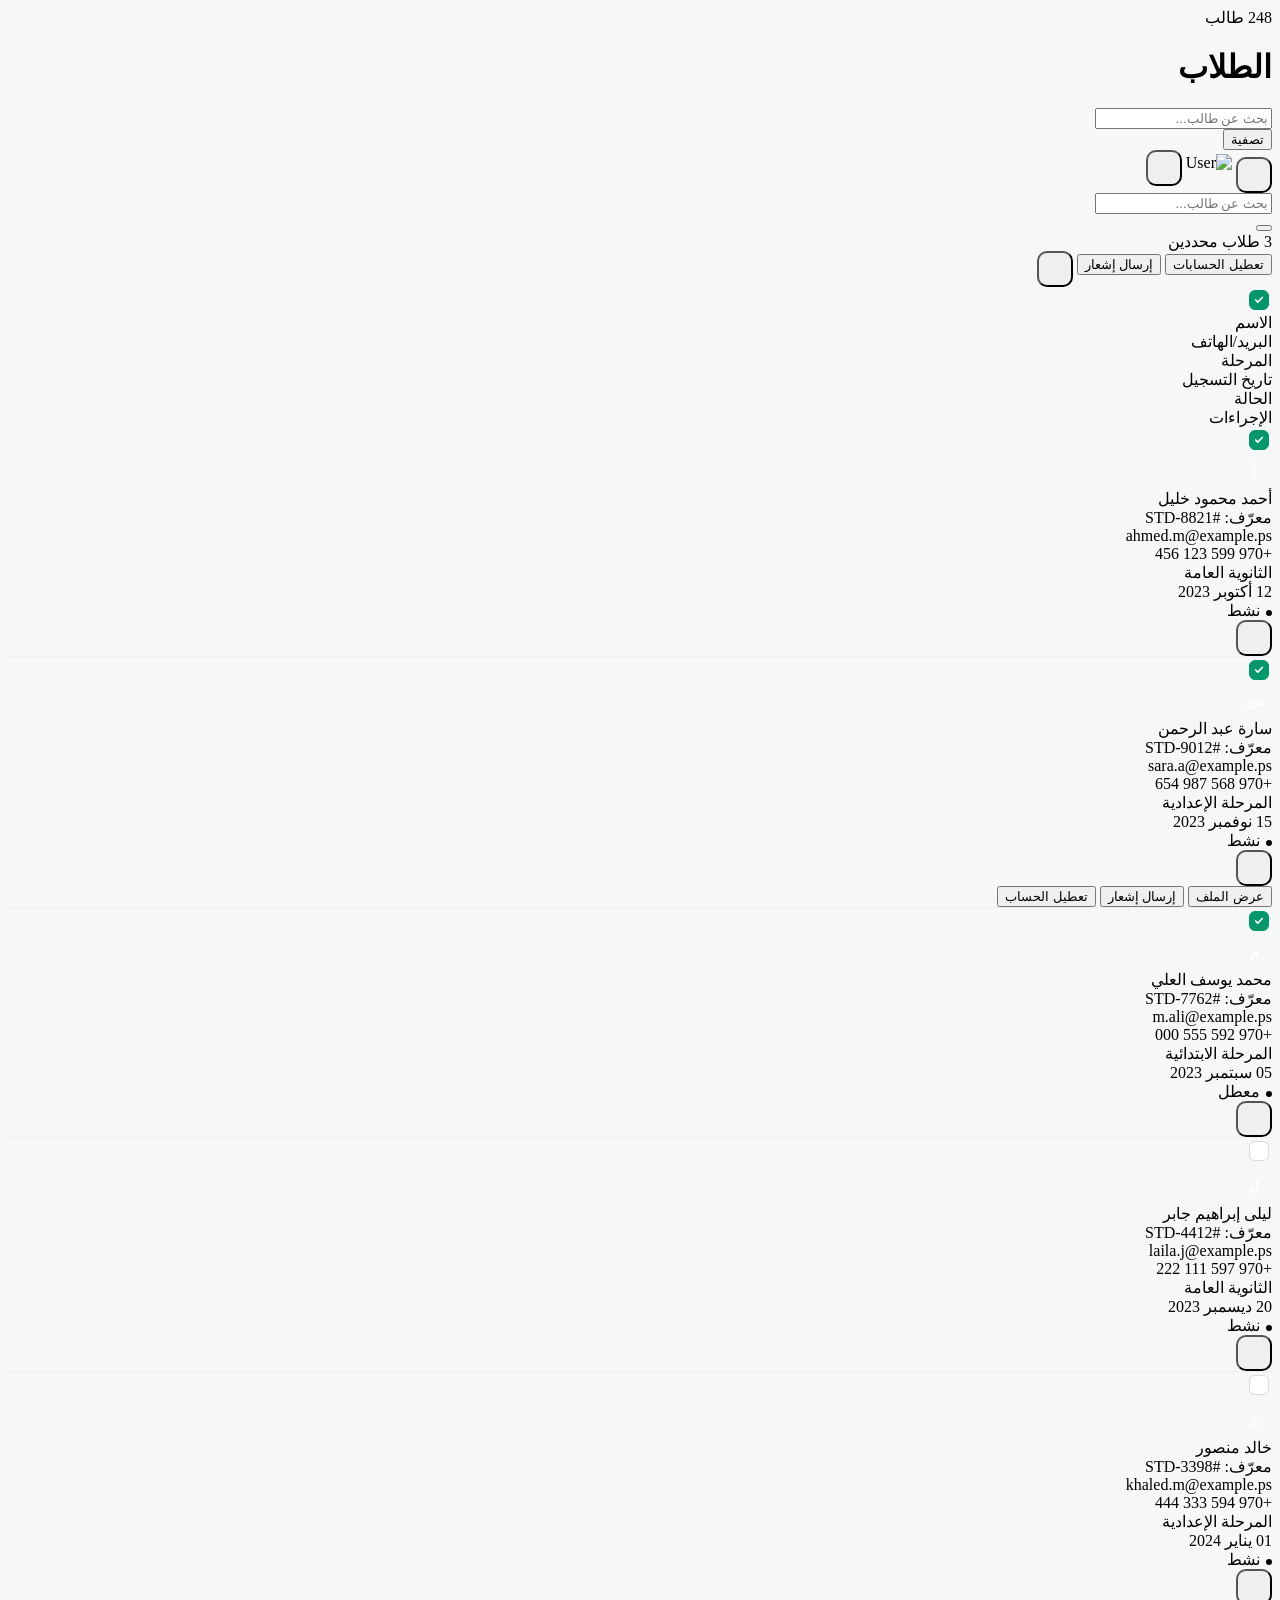
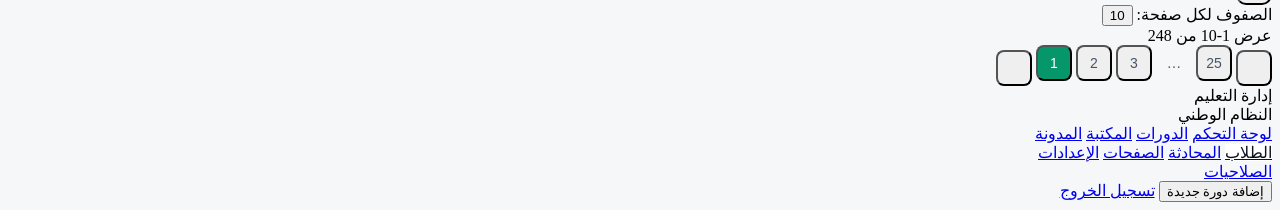
==== commit a25056dd: "Update about.html" ====
--- a/about.html
+++ b/about.html
@@ -1,1383 +1,370 @@
 <!doctype html>
 <html lang="ar" dir="rtl">
 <head>
-  <meta charset="utf-8" />
-  <meta name="viewport" content="width=device-width, initial-scale=1, maximum-scale=1" />
-  <title>إدارة الطلاب — النظام الوطني</title>
-  
-  <!-- Tailwind CSS via CDN -->
-  <script src="https://cdn.tailwindcss.com">
-  </script>
-  
-  <!-- Lucide Icons -->
-  <script src="https://unpkg.com/lucide@latest">
-  </script>
-  
-  <!-- Google Font: Cairo -->
-  <link href="https://fonts.googleapis.com/css2?family=Cairo:wght@400;500;600;700&display=swap" rel="stylesheet">
-  
-  <style>
-    /* ===== BASE ===== */
-    * {
-      margin: 0;
-      padding: 0;
-      box-sizing: border-box;
+<meta charset="utf-8" />
+<meta name="viewport" content="width=device-width, initial-scale=1" />
+<title>إدارة الطلاب — النظام الوطني</title>
+<script src="https://cdn.tailwindcss.com"></script>
+<script src="https://unpkg.com/lucide@latest"></script>
+<link href="https://fonts.googleapis.com/css2?family=Cairo:wght@400;500;600;700&display=swap" rel="stylesheet">
+<script>
+        tailwind.config = {
+          theme: {
+            extend: {
+              fontFamily: { sans: ['Cairo','system-ui','sans-serif'] },
+              colors: {
+                brand: {
+                  50:'#ecfdf5',100:'#d1fae5',200:'#a7f3d0',300:'#6ee7b7',400:'#34d399',
+                  500:'#10b981',600:'#059669',700:'#047857',800:'#065f46',900:'#064e3b',950:'#022c22',
+                },
+                panel: '#0f1a24',
+              },
+              boxShadow: {
+                card: '0 1px 2px rgba(16,24,40,.04), 0 1px 3px rgba(16,24,40,.06)',
+                pop:  '0 10px 30px -10px rgba(16,24,40,.15)',
+              }
+            }
+          }
+        }
+</script>
+<style>
+          :root{
+            --sidebar-w: 280px;
+            --sidebar-w-icon: 76px;
+          }
+          html,body{background:#f6f7f9;}
+          .table-row + .table-row { border-top: 1px solid #eef0f3; }
+          .chk{ appearance:none; width:20px; height:20px; border:1.5px solid #d5d9e0; border-radius:6px; display:inline-grid; place-items:center; background:#fff; cursor:pointer; transition:all .15s;}
+          .chk:checked{ background:#059669; border-color:#059669;}
+          .chk:checked::after{ content:''; width:10px; height:10px; background:url("data:image/svg+xml;utf8,<svg xmlns='http://www.w3.org/2000/svg' viewBox='0 0 24 24' fill='none' stroke='white' stroke-width='4' stroke-linecap='round' stroke-linejoin='round'><polyline points='20 6 9 17 4 12'/></svg>") center/contain no-repeat;}
+
+          /* Sidebar */
+          .sidebar{
+            width: var(--sidebar-w);
+            transition: width .25s ease, transform .25s ease;
+          }
+          .nav-item{ transition: background .15s, color .15s; }
+          .nav-item:hover{ background: rgba(255,255,255,.04); }
+          .nav-item.active{ background:#fff; color:#0b1220; }
+          .nav-label, .brand-text, .cta-label, .logout-label{ transition: opacity .15s ease; white-space:nowrap; }
+
+          /* Collapsed (desktop) */
+          body.sb-collapsed .sidebar{ width: var(--sidebar-w-icon); }
+          body.sb-collapsed .nav-item{ justify-content:center; padding-inline: 0.5rem; }
+          body.sb-collapsed .nav-label,
+          body.sb-collapsed .brand-text,
+          body.sb-collapsed .cta-label,
+          body.sb-collapsed .logout-label{ opacity:0; width:0; overflow:hidden; }
+          body.sb-collapsed .brand-row{ justify-content:center; }
+          body.sb-collapsed .cta-btn{ padding: 0.75rem; }
+
+          /* Mobile: sidebar becomes off-canvas from the right */
+          @media (max-width: 768px){
+            .sidebar{
+              position: fixed; inset-block: 0; inset-inline-end: 0;
+              z-index: 60;
+              transform: translateX(100%); /* RTL: hidden to the right */
+              box-shadow: -10px 0 30px -10px rgba(0,0,0,.4);
+            }
+            html[dir="rtl"] .sidebar{ transform: translateX(100%); }
+            body.sb-open .sidebar{ transform: translateX(0); }
+            body.sb-open .backdrop{ opacity:1; pointer-events:auto; }
+          }
+          .backdrop{
+            position: fixed; inset:0; background: rgba(15,26,36,.5); z-index: 50;
+            opacity:0; pointer-events:none; transition: opacity .2s ease;
+          }
+
+          .badge-dot::before{ content:''; width:6px; height:6px; border-radius:9999px; background:currentColor; display:inline-block; margin-inline-end:6px; vertical-align:middle;}
+          .menu{ animation: pop .12s ease-out; transform-origin: top right;}
+          @keyframes pop { from{opacity:0; transform: scale(.96);} to{opacity:1; transform: scale(1);} }
+          .page-btn{ width:36px; height:36px; display:inline-grid; place-items:center; border-radius:8px; font-size:14px; color:#475467;}
+          .page-btn:hover{ background:#f2f4f7;}
+          .page-btn.active{ background:#059669; color:#fff;}
+          .icon-btn{ width:36px; height:36px; display:inline-grid; place-items:center; border-radius:10px; color:#475467;}
+          .icon-btn:hover{ background:#f2f4f7;}
+          .avatar{ width:36px; height:36px; border-radius:9999px; display:inline-grid; place-items:center; font-weight:600; color:#fff; font-size:14px;}
+
+          /* Hide the desktop collapse icon on small screens, and the mobile hamburger on desktop */
+          .only-desktop{ display:inline-grid; }
+          .only-mobile{ display:none; }
+          @media (max-width: 768px){
+            .only-desktop{ display:none; }
+            .only-mobile{ display:inline-grid; }
+          }
+
+          /* Hide some table columns on small screens to keep it readable */
+          @media (max-width: 900px){
+            .col-hide-md{ display:none; }
+            .row-grid{ grid-template-columns: 40px 1.4fr 1fr 0.9fr 44px !important; }
+          }
+</style>
+</head>
+<body class="font-sans text-[15px] text-slate-800">
+
+<div class="min-h-screen flex">
+
+  <!-- Main -->
+  <main class="flex-1 min-w-0">
+    <!-- Top bar -->
+    <header class="flex items-center gap-3 md:gap-4 px-4 md:px-8 py-4 md:py-5">
+      <div class="flex items-center gap-3">
+        <span class="inline-flex items-center rounded-full bg-brand-100 text-brand-700 px-3 py-1 text-sm font-semibold">248 طالب</span>
+        <h1 class="text-lg font-bold text-slate-900">الطلاب</h1>
+      </div>
+
+      <div class="mx-auto hidden md:flex items-center gap-3">
+        <div class="relative">
+          <i data-lucide="search" class="w-4 h-4 absolute top-1/2 -translate-y-1/2 start-3 text-slate-400"></i>
+          <input type="text" placeholder="بحث عن طالب..."
+            class="w-[360px] rounded-xl border border-slate-200 bg-white ps-10 pe-4 py-2.5 text-sm placeholder:text-slate-400 focus:outline-none focus:ring-2 focus:ring-brand-500/30 focus:border-brand-500">
+        </div>
+        <button class="inline-flex items-center gap-2 rounded-xl border border-slate-200 bg-white px-4 py-2.5 text-sm font-medium text-slate-700 hover:bg-slate-50">
+          <i data-lucide="sliders-horizontal" class="w-4 h-4"></i>
+          تصفية
+        </button>
+      </div>
+
+      <div class="ms-auto flex items-center gap-2 md:gap-3">
+        <button class="icon-btn relative">
+          <i data-lucide="bell" class="w-5 h-5"></i>
+          <span class="absolute top-2 end-2 w-2 h-2 rounded-full bg-rose-500"></span>
+        </button>
+        <img class="w-10 h-10 rounded-full object-cover ring-2 ring-white shadow"
+             src="https://i.pravatar.cc/80?img=47" alt="User">
+
+        <!-- Sidebar toggle -->
+        <button id="sb-toggle" aria-label="Toggle sidebar"
+          class="icon-btn border border-slate-200 bg-white">
+          <i data-lucide="panel-right" class="w-5 h-5 only-desktop"></i>
+          <i data-lucide="menu" class="w-5 h-5 only-mobile"></i>
+        </button>
+      </div>
+    </header>
+
+    <!-- Mobile search row -->
+    <div class="md:hidden px-4 pb-3 flex items-center gap-2">
+      <div class="relative flex-1">
+        <i data-lucide="search" class="w-4 h-4 absolute top-1/2 -translate-y-1/2 start-3 text-slate-400"></i>
+        <input type="text" placeholder="بحث عن طالب..."
+          class="w-full rounded-xl border border-slate-200 bg-white ps-10 pe-4 py-2.5 text-sm">
+      </div>
+      <button class="inline-flex items-center gap-2 rounded-xl border border-slate-200 bg-white px-3 py-2.5 text-sm">
+        <i data-lucide="sliders-horizontal" class="w-4 h-4"></i>
+      </button>
+    </div>
+
+    <!-- Content -->
+    <div class="px-4 md:px-8 pb-10">
+
+      <!-- Selection bar -->
+      <div class="rounded-2xl bg-slate-900 text-white px-4 py-3 flex flex-wrap items-center gap-3 md:gap-4 shadow-card">
+        <span class="inline-grid place-items-center w-7 h-7 rounded-full bg-brand-500">
+          <i data-lucide="check" class="w-4 h-4"></i>
+        </span>
+        <span class="text-sm font-medium">3 طلاب محددين</span>
+
+        <div class="ms-auto flex items-center gap-2 md:gap-3">
+          <button class="inline-flex items-center gap-2 rounded-lg bg-rose-500/15 text-rose-300 border border-rose-500/30 px-3 py-2 text-sm font-medium hover:bg-rose-500/25">
+            <i data-lucide="ban" class="w-4 h-4"></i>
+            <span class="hidden sm:inline">تعطيل الحسابات</span>
+          </button>
+          <button class="inline-flex items-center gap-2 rounded-lg bg-white text-slate-900 px-3 py-2 text-sm font-medium hover:bg-slate-100">
+            <i data-lucide="mail" class="w-4 h-4"></i>
+            <span class="hidden sm:inline">إرسال إشعار</span>
+          </button>
+          <button class="icon-btn text-slate-300 hover:bg-white/10"><i data-lucide="x" class="w-4 h-4"></i></button>
+        </div>
+      </div>
+
+      <!-- Table card -->
+      <div class="mt-5 rounded-2xl bg-white shadow-card border border-slate-100 overflow-visible">
+        <!-- Header row -->
+        <div class="row-grid grid grid-cols-[56px_1.6fr_1.6fr_1fr_1fr_0.9fr_60px] items-center gap-4 px-4 md:px-6 py-4 text-sm text-slate-500 border-b border-slate-100">
+          <div><input type="checkbox" class="chk" checked></div>
+          <div class="font-medium text-slate-600">الاسم</div>
+          <div class="font-medium text-slate-600 col-hide-md">البريد/الهاتف</div>
+          <div class="font-medium text-slate-600 col-hide-md">المرحلة</div>
+          <div class="font-medium text-slate-600 col-hide-md">تاريخ التسجيل</div>
+          <div class="font-medium text-slate-600 flex items-center gap-1">الحالة <i data-lucide="chevron-down" class="w-4 h-4"></i></div>
+          <div class="font-medium text-slate-600">الإجراءات</div>
+        </div>
+
+        <!-- Row 1 -->
+        <div class="table-row row-grid grid grid-cols-[56px_1.6fr_1.6fr_1fr_1fr_0.9fr_60px] items-center gap-4 px-4 md:px-6 py-4">
+          <div><input type="checkbox" class="chk" checked></div>
+          <div class="flex items-center gap-3">
+            <span class="avatar bg-amber-400">أ</span>
+            <div>
+              <div class="font-semibold text-slate-900">أحمد محمود خليل</div>
+              <div class="text-xs text-slate-400">معرّف: #STD-8821</div>
+            </div>
+          </div>
+          <div class="col-hide-md"><div class="text-slate-700">ahmed.m@example.ps</div><div class="text-xs text-slate-400">+970 599 123 456</div></div>
+          <div class="col-hide-md text-slate-700">الثانوية العامة</div>
+          <div class="col-hide-md text-slate-700">12 أكتوبر 2023</div>
+          <div><span class="badge-dot inline-flex items-center rounded-full bg-brand-100 text-brand-700 px-2.5 py-1 text-xs font-semibold">نشط</span></div>
+          <div><button class="icon-btn"><i data-lucide="more-vertical" class="w-4 h-4"></i></button></div>
+        </div>
+
+        <!-- Row 2 -->
+        <div class="table-row row-grid relative grid grid-cols-[56px_1.6fr_1.6fr_1fr_1fr_0.9fr_60px] items-center gap-4 px-4 md:px-6 py-4">
+          <div><input type="checkbox" class="chk" checked></div>
+          <div class="flex items-center gap-3">
+            <span class="avatar bg-sky-400">س</span>
+            <div>
+              <div class="font-semibold text-slate-900">سارة عبد الرحمن</div>
+              <div class="text-xs text-slate-400">معرّف: #STD-9012</div>
+            </div>
+          </div>
+          <div class="col-hide-md"><div class="text-slate-700">sara.a@example.ps</div><div class="text-xs text-slate-400">+970 568 987 654</div></div>
+          <div class="col-hide-md text-slate-700">المرحلة الإعدادية</div>
+          <div class="col-hide-md text-slate-700">15 نوفمبر 2023</div>
+          <div><span class="badge-dot inline-flex items-center rounded-full bg-brand-100 text-brand-700 px-2.5 py-1 text-xs font-semibold">نشط</span></div>
+          <div class="relative">
+            <button class="icon-btn"><i data-lucide="more-vertical" class="w-4 h-4"></i></button>
+            <div class="menu absolute top-10 end-0 z-20 w-48 rounded-xl bg-white shadow-pop border border-slate-100 p-1.5 text-sm">
+              <button class="w-full flex items-center gap-2 rounded-lg px-3 py-2 text-slate-700 hover:bg-slate-50"><i data-lucide="eye" class="w-4 h-4"></i> عرض الملف</button>
+              <button class="w-full flex items-center gap-2 rounded-lg px-3 py-2 text-slate-700 hover:bg-slate-50"><i data-lucide="send" class="w-4 h-4"></i> إرسال إشعار</button>
+              <button class="w-full flex items-center gap-2 rounded-lg px-3 py-2 text-rose-600 hover:bg-rose-50"><i data-lucide="ban" class="w-4 h-4"></i> تعطيل الحساب</button>
+            </div>
+          </div>
+        </div>
+
+        <!-- Row 3 -->
+        <div class="table-row row-grid grid grid-cols-[56px_1.6fr_1.6fr_1fr_1fr_0.9fr_60px] items-center gap-4 px-4 md:px-6 py-4">
+          <div><input type="checkbox" class="chk" checked></div>
+          <div class="flex items-center gap-3">
+            <span class="avatar bg-violet-400">م</span>
+            <div>
+              <div class="font-semibold text-slate-900">محمد يوسف العلي</div>
+              <div class="text-xs text-slate-400">معرّف: #STD-7762</div>
+            </div>
+          </div>
+          <div class="col-hide-md"><div class="text-slate-700">m.ali@example.ps</div><div class="text-xs text-slate-400">+970 592 555 000</div></div>
+          <div class="col-hide-md text-slate-700">المرحلة الابتدائية</div>
+          <div class="col-hide-md text-slate-700">05 سبتمبر 2023</div>
+          <div><span class="badge-dot inline-flex items-center rounded-full bg-slate-100 text-slate-500 px-2.5 py-1 text-xs font-semibold">معطل</span></div>
+          <div><button class="icon-btn"><i data-lucide="more-vertical" class="w-4 h-4"></i></button></div>
+        </div>
+
+        <!-- Row 4 -->
+        <div class="table-row row-grid grid grid-cols-[56px_1.6fr_1.6fr_1fr_1fr_0.9fr_60px] items-center gap-4 px-4 md:px-6 py-4">
+          <div><input type="checkbox" class="chk"></div>
+          <div class="flex items-center gap-3">
+            <span class="avatar bg-rose-400">ل</span>
+            <div>
+              <div class="font-semibold text-slate-900">ليلى إبراهيم جابر</div>
+              <div class="text-xs text-slate-400">معرّف: #STD-4412</div>
+            </div>
+          </div>
+          <div class="col-hide-md"><div class="text-slate-700">laila.j@example.ps</div><div class="text-xs text-slate-400">+970 597 111 222</div></div>
+          <div class="col-hide-md text-slate-700">الثانوية العامة</div>
+          <div class="col-hide-md text-slate-700">20 ديسمبر 2023</div>
+          <div><span class="badge-dot inline-flex items-center rounded-full bg-brand-100 text-brand-700 px-2.5 py-1 text-xs font-semibold">نشط</span></div>
+          <div><button class="icon-btn"><i data-lucide="more-vertical" class="w-4 h-4"></i></button></div>
+        </div>
+
+        <!-- Row 5 -->
+        <div class="table-row row-grid grid grid-cols-[56px_1.6fr_1.6fr_1fr_1fr_0.9fr_60px] items-center gap-4 px-4 md:px-6 py-4">
+          <div><input type="checkbox" class="chk"></div>
+          <div class="flex items-center gap-3">
+            <span class="avatar bg-emerald-400">خ</span>
+            <div>
+              <div class="font-semibold text-slate-900">خالد منصور</div>
+              <div class="text-xs text-slate-400">معرّف: #STD-3398</div>
+            </div>
+          </div>
+          <div class="col-hide-md"><div class="text-slate-700">khaled.m@example.ps</div><div class="text-xs text-slate-400">+970 594 333 444</div></div>
+          <div class="col-hide-md text-slate-700">المرحلة الإعدادية</div>
+          <div class="col-hide-md text-slate-700">01 يناير 2024</div>
+          <div><span class="badge-dot inline-flex items-center rounded-full bg-brand-100 text-brand-700 px-2.5 py-1 text-xs font-semibold">نشط</span></div>
+          <div><button class="icon-btn"><i data-lucide="more-vertical" class="w-4 h-4"></i></button></div>
+        </div>
+
+        <!-- Pagination -->
+        <div class="flex flex-wrap items-center gap-4 px-4 md:px-6 py-4 border-t border-slate-100 text-sm text-slate-500">
+          <div class="flex items-center gap-2">
+            <span>الصفوف لكل صفحة:</span>
+            <button class="inline-flex items-center gap-1 rounded-lg border border-slate-200 bg-white px-2.5 py-1.5">10 <i data-lucide="chevron-down" class="w-4 h-4"></i></button>
+          </div>
+          <div class="hidden sm:block">عرض 1-10 من 248</div>
+          <div class="ms-auto flex items-center gap-1">
+            <button class="page-btn"><i data-lucide="chevron-right" class="w-4 h-4"></i></button>
+            <button class="page-btn">25</button>
+            <span class="page-btn">…</span>
+            <button class="page-btn">3</button>
+            <button class="page-btn">2</button>
+            <button class="page-btn active">1</button>
+            <button class="page-btn"><i data-lucide="chevron-left" class="w-4 h-4"></i></button>
+          </div>
+        </div>
+      </div>
+    </div>
+  </main>
+
+  <!-- Backdrop for mobile -->
+  <div class="backdrop" id="sb-backdrop"></div>
+
+  <!-- Sidebar -->
+  <aside class="sidebar shrink-0 bg-panel text-slate-300 flex flex-col" id="sidebar">
+    <div class="brand-row flex items-center gap-3 px-4 py-5">
+      <div class="w-10 h-10 rounded-xl bg-brand-600 grid place-items-center shadow-lg shrink-0">
+        <i data-lucide="graduation-cap" class="w-5 h-5 text-white"></i>
+      </div>
+      <div class="brand-text text-right leading-tight">
+        <div class="text-white font-bold">إدارة التعليم</div>
+        <div class="text-xs text-slate-400">النظام الوطني</div>
+      </div>
+    </div>
+
+    <nav class="mt-2 px-3 space-y-1 flex-1">
+      <a href="#" class="nav-item flex items-center gap-3 rounded-xl px-3 py-2.5 text-sm" title="لوحة التحكم"><i data-lucide="layout-grid" class="w-5 h-5 shrink-0"></i><span class="nav-label">لوحة التحكم</span></a>
+      <a href="#" class="nav-item flex items-center gap-3 rounded-xl px-3 py-2.5 text-sm" title="الدورات"><i data-lucide="book-open" class="w-5 h-5 shrink-0"></i><span class="nav-label">الدورات</span></a>
+      <a href="#" class="nav-item flex items-center gap-3 rounded-xl px-3 py-2.5 text-sm" title="المكتبة"><i data-lucide="library" class="w-5 h-5 shrink-0"></i><span class="nav-label">المكتبة</span></a>
+      <a href="#" class="nav-item flex items-center gap-3 rounded-xl px-3 py-2.5 text-sm" title="المدونة"><i data-lucide="rss" class="w-5 h-5 shrink-0"></i><span class="nav-label">المدونة</span></a>
+      <a href="#" class="nav-item active flex items-center gap-3 rounded-xl px-3 py-2.5 text-sm font-semibold" title="الطلاب"><i data-lucide="users" class="w-5 h-5 shrink-0"></i><span class="nav-label">الطلاب</span></a>
+      <a href="#" class="nav-item flex items-center gap-3 rounded-xl px-3 py-2.5 text-sm" title="المحادثة"><i data-lucide="message-square" class="w-5 h-5 shrink-0"></i><span class="nav-label">المحادثة</span></a>
+      <a href="#" class="nav-item flex items-center gap-3 rounded-xl px-3 py-2.5 text-sm" title="الصفحات"><i data-lucide="file-text" class="w-5 h-5 shrink-0"></i><span class="nav-label">الصفحات</span></a>
+      <a href="#" class="nav-item flex items-center gap-3 rounded-xl px-3 py-2.5 text-sm" title="الإعدادات"><i data-lucide="settings" class="w-5 h-5 shrink-0"></i><span class="nav-label">الإعدادات</span></a>
+      <a href="#" class="nav-item flex items-center gap-3 rounded-xl px-3 py-2.5 text-sm" title="الصلاحيات"><i data-lucide="shield-check" class="w-5 h-5 shrink-0"></i><span class="nav-label">الصلاحيات</span></a>
+    </nav>
+
+    <div class="p-4 space-y-2">
+      <button class="cta-btn w-full inline-flex items-center justify-center gap-2 rounded-xl bg-brand-500 hover:bg-brand-400 text-slate-900 font-semibold px-4 py-3 shadow-lg shadow-brand-500/20" title="إضافة دورة جديدة">
+        <i data-lucide="plus" class="w-5 h-5 shrink-0"></i>
+        <span class="cta-label">إضافة دورة جديدة</span>
+      </button>
+      <a href="#" class="nav-item flex items-center gap-3 rounded-xl px-3 py-2.5 text-sm" title="تسجيل الخروج">
+        <i data-lucide="log-out" class="w-5 h-5 shrink-0"></i><span class="logout-label">تسجيل الخروج</span>
+      </a>
+    </div>
+  </aside>
+</div>
+
+<script>
+  lucide.createIcons();
+
+  const body = document.body;
+  const toggle = document.getElementById('sb-toggle');
+  const backdrop = document.getElementById('sb-backdrop');
+  const isMobile = () => window.matchMedia('(max-width: 768px)').matches;
+
+  // Restore desktop collapsed state
+  if (localStorage.getItem('sb-collapsed') === '1') body.classList.add('sb-collapsed');
+
+  toggle.addEventListener('click', () => {
+    if (isMobile()) {
+      body.classList.toggle('sb-open');
+    } else {
+      body.classList.toggle('sb-collapsed');
+      localStorage.setItem('sb-collapsed', body.classList.contains('sb-collapsed') ? '1' : '0');
     }
-    html, body {
-      background: #f6f7f9;
-      font-family: 'Cairo', system-ui, sans-serif;
-      font-size: 14px;
-      color: #1e293b;
-      overflow-x: hidden;
-    }
-    
-    /* ===== LAYOUT ===== */
-    .app {
-      display: flex;
-      min-height: 100vh;
-    }
-    
-    /* ===== SIDEBAR ===== */
-    .sidebar {
-      width: 260px;
-      background: #071D17;
-      color: #cbd5e1;
-      flex-shrink: 0;
-      display: flex;
-      flex-direction: column;
-      height: 100vh;
-      position: sticky;
-      top: 0;
-      overflow-y: auto;
-      transition: transform 0.3s cubic-bezier(0.4, 0, 0.2, 1), width 0.3s ease;
-    }
-    
-    /* Desktop collapsed state */
-    body.sb-collapsed .sidebar {
-      width: 68px;
-    }
-    body.sb-collapsed .nav-item {
-      justify-content: center;
-      padding: 0.5rem 0.4rem;
-    }
-    body.sb-collapsed .nav-label,
-    body.sb-collapsed .brand-text,
-    body.sb-collapsed .cta-label,
-    body.sb-collapsed .logout-label {
-      display: none;
-    }
-    body.sb-collapsed .brand-row {
-      justify-content: center;
-    }
-    body.sb-collapsed .cta-btn {
-      padding: 0.6rem;
-      font-size: 0;
-    }
-    body.sb-collapsed .cta-btn span {
-      display: none;
-    }
-    body.sb-collapsed .cta-btn i {
-      margin: 0;
-    }
-    
-    /* Mobile sidebar - hidden by default */
-    @media (max-width: 768px) {
-      .sidebar {
-        position: fixed;
-        top: 0;
-        left: 0;
-        bottom: 0;
-        z-index: 1000;
-        transform: translateX(-100%);
-        width: 280px;
-        box-shadow: 4px 0 20px rgba(0,0,0,0.3);
-        height: 100%;
-      }
-      .sidebar.open {
-        transform: translateX(0);
-      }
-      .overlay {
-        display: block !important;
-      }
-      .mobile-toggle {
-        display: flex !important;
-      }
-      /* Reset desktop collapsed on mobile */
-      body.sb-collapsed .sidebar {
-        width: 280px;
-      }
-      body.sb-collapsed .nav-item {
-        justify-content: flex-start;
-        padding: 0.5rem 0.65rem;
-      }
-      body.sb-collapsed .nav-label,
-      body.sb-collapsed .brand-text,
-      body.sb-collapsed .cta-label,
-      body.sb-collapsed .logout-label {
-        display: inline;
-      }
-      body.sb-collapsed .brand-row {
-        justify-content: flex-start;
-      }
-      body.sb-collapsed .cta-btn {
-        padding: 0.6rem 0.8rem;
-        font-size: 0.8rem;
-      }
-      body.sb-collapsed .cta-btn span {
-        display: inline;
-      }
-    }
-    
-    @media (min-width: 769px) {
-      .sidebar {
-        position: sticky;
-        transform: none !important;
-      }
-      .overlay {
-        display: none !important;
-      }
-      .mobile-toggle {
-        display: none !important;
-      }
-    }
-    
-    /* ===== OVERLAY ===== */
-    .overlay {
-      position: fixed;
-      inset: 0;
-      background: rgba(0,0,0,0.5);
-      z-index: 999;
-      opacity: 0;
-      pointer-events: none;
-      transition: opacity 0.3s ease;
-    }
-    .overlay.active {
-      opacity: 1;
-      pointer-events: auto;
-    }
-    
-    /* ===== SIDEBAR COMPONENTS ===== */
-    .brand-row {
-      display: flex;
-      align-items: center;
-      gap: 10px;
-      padding: 16px 14px;
-      border-bottom: 1px solid rgba(255,255,255,0.06);
-    }
-    .brand-icon {
-      width: 40px;
-      height: 40px;
-      background: #059669;
-      border-radius: 10px;
-      display: grid;
-      place-items: center;
-      flex-shrink: 0;
-    }
-    .brand-icon i {
-      width: 20px;
-      height: 20px;
-      color: #fff;
-    }
-    .brand-text .title {
-      color: #fff;
-      font-weight: 700;
-      font-size: 16px;
-      line-height: 1.2;
-    }
-    .brand-text .sub {
-      color: #94a3b8;
-      font-size: 11px;
-    }
-    
-    .nav-list {
-      padding: 12px 10px;
-      flex: 1;
-      display: flex;
-      flex-direction: column;
-      gap: 2px;
-    }
-    .nav-item {
-      display: flex;
-      align-items: center;
-      gap: 10px;
-      padding: 9px 12px;
-      border-radius: 10px;
-      color: #cbd5e1;
-      text-decoration: none;
-      font-size: 14px;
-      transition: background 0.15s, color 0.15s;
-      cursor: pointer;
-    }
-    .nav-item:hover {
-      background: rgba(255,255,255,0.05);
-    }
-    .nav-item.active {
-      background: #fff;
-      color: #0b1220;
-      font-weight: 600;
-    }
-    .nav-item i {
-      width: 18px;
-      height: 18px;
-      flex-shrink: 0;
-    }
-    .nav-item .label {
-      white-space: nowrap;
-    }
-    
-    .sidebar-footer {
-      padding: 12px 14px 16px;
-      display: flex;
-      flex-direction: column;
-      gap: 8px;
-      border-top: 1px solid rgba(255,255,255,0.06);
-    }
-    .cta-btn {
-      display: flex;
-      align-items: center;
-      justify-content: center;
-      gap: 8px;
-      width: 100%;
-      padding: 10px;
-      background: #10b981;
-      color: #0f172a;
-      font-weight: 600;
-      font-size: 14px;
-      border: none;
-      border-radius: 10px;
-      cursor: pointer;
-      transition: background 0.15s;
-    }
-    .cta-btn:hover {
-      background: #34d399;
-    }
-    .cta-btn i {
-      width: 18px;
-      height: 18px;
-    }
-    
-    /* ===== MAIN CONTENT ===== */
-    .main-content {
-      flex: 1;
-      min-width: 0;
-      display: flex;
-      flex-direction: column;
-    }
-    
-    /* ===== TOP HEADER ===== */
-    .top-header {
-      display: flex;
-      align-items: center;
-      gap: 12px;
-      padding: 12px 20px;
-      background: #fff;
-      border-bottom: 1px solid #eef0f3;
-      flex-wrap: wrap;
-    }
-    .header-left {
-      display: flex;
-      align-items: center;
-      gap: 10px;
-    }
-    .student-badge {
-      background: #d1fae5;
-      color: #047857;
-      font-size: 12px;
-      font-weight: 600;
-      padding: 4px 12px;
-      border-radius: 9999px;
-      white-space: nowrap;
-    }
-    .page-title {
-      font-size: 18px;
-      font-weight: 700;
-      color: #0f172a;
-    }
-    
-    .header-search {
-      display: flex;
-      align-items: center;
-      gap: 8px;
-      margin-right: auto;
-    }
-    .search-box {
-      position: relative;
-    }
-    .search-box i {
-      position: absolute;
-      top: 50%;
-      right: 10px;
-      transform: translateY(-50%);
-      width: 16px;
-      height: 16px;
-      color: #94a3b8;
-    }
-    .search-box input {
-      padding: 8px 36px 8px 12px;
-      border: 1px solid #e2e8f0;
-      border-radius: 10px;
-      font-size: 13px;
-      width: 220px;
-      background: #fff;
-      outline: none;
-      transition: border 0.15s, box-shadow 0.15s;
-    }
-    .search-box input:focus {
-      border-color: #10b981;
-      box-shadow: 0 0 0 3px rgba(16,185,129,0.15);
-    }
-    .filter-btn {
-      display: inline-flex;
-      align-items: center;
-      gap: 6px;
-      padding: 8px 14px;
-      border: 1px solid #e2e8f0;
-      border-radius: 10px;
-      background: #fff;
-      font-size: 13px;
-      font-weight: 500;
-      color: #334155;
-      cursor: pointer;
-      transition: background 0.15s;
-    }
-    .filter-btn:hover {
-      background: #f8fafc;
-    }
-    .filter-btn i {
-      width: 16px;
-      height: 16px;
-    }
-    
-    .header-actions {
-      display: flex;
-      align-items: center;
-      gap: 8px;
-    }
-    .icon-btn {
-      width: 36px;
-      height: 36px;
-      display: grid;
-      place-items: center;
-      border-radius: 10px;
-      color: #475467;
-      background: transparent;
-      border: none;
-      cursor: pointer;
-      transition: background 0.15s;
-      position: relative;
-      flex-shrink: 0;
-    }
-    .icon-btn:hover {
-      background: #f1f5f9;
-    }
-    .icon-btn i {
-      width: 18px;
-      height: 18px;
-    }
-    .notification-dot {
-      position: absolute;
-      top: 6px;
-      right: 6px;
-      width: 8px;
-      height: 8px;
-      background: #ef4444;
-      border-radius: 9999px;
-    }
-    .avatar-img {
-      width: 36px;
-      height: 36px;
-      border-radius: 9999px;
-      object-fit: cover;
-      border: 2px solid #fff;
-      box-shadow: 0 1px 3px rgba(0,0,0,0.1);
-    }
-    
-    .mobile-toggle {
-      background: transparent;
-      border: none;
-      cursor: pointer;
-      padding: 6px;
-      border-radius: 8px;
-      display: none;
-      align-items: center;
-      justify-content: center;
-      color: #475467;
-      transition: background 0.15s;
-    }
-    .mobile-toggle:hover {
-      background: #f1f5f9;
-    }
-    .mobile-toggle i {
-      width: 22px;
-      height: 22px;
-    }
-    
-    /* ===== MOBILE SEARCH ===== */
-    .mobile-search {
-      display: none;
-      padding: 8px 20px 12px;
-      gap: 8px;
-      background: #fff;
-      border-bottom: 1px solid #eef0f3;
-    }
-    .mobile-search .search-box {
-      flex: 1;
-    }
-    .mobile-search .search-box input {
-      width: 100%;
-    }
-    
-    /* ===== CONTENT AREA ===== */
-    .content-area {
-      padding: 20px;
-      flex: 1;
-    }
-    
-    /* ===== SELECTION BAR ===== */
-    .selection-bar {
-      background: #0f172a;
-      color: #fff;
-      border-radius: 12px;
-      padding: 10px 16px;
-      display: flex;
-      flex-wrap: wrap;
-      align-items: center;
-      gap: 10px;
-      margin-bottom: 16px;
-    }
-    .selection-check {
-      width: 28px;
-      height: 28px;
-      background: #10b981;
-      border-radius: 9999px;
-      display: grid;
-      place-items: center;
-    }
-    .selection-check i {
-      width: 16px;
-      height: 16px;
-    }
-    .selection-text {
-      font-size: 13px;
-      font-weight: 500;
-    }
-    .selection-actions {
-      display: flex;
-      align-items: center;
-      gap: 8px;
-      margin-right: auto;
-    }
-    .selection-btn {
-      display: inline-flex;
-      align-items: center;
-      gap: 6px;
-      padding: 6px 12px;
-      border-radius: 8px;
-      font-size: 12px;
-      font-weight: 500;
-      border: none;
-      cursor: pointer;
-      transition: background 0.15s;
-    }
-    .selection-btn.danger {
-      background: rgba(244,63,94,0.15);
-      color: #fda4af;
-      border: 1px solid rgba(244,63,94,0.3);
-    }
-    .selection-btn.danger:hover {
-      background: rgba(244,63,94,0.25);
-    }
-    .selection-btn.light {
-      background: #fff;
-      color: #0f172a;
-    }
-    .selection-btn.light:hover {
-      background: #f1f5f9;
-    }
-    .selection-btn i {
-      width: 16px;
-      height: 16px;
-    }
-    
-    /* ===== TABLE ===== */
-    .table-card {
-      background: #fff;
-      border-radius: 12px;
-      border: 1px solid #f1f5f9;
-      box-shadow: 0 1px 2px rgba(16,24,40,0.04), 0 1px 3px rgba(16,24,40,0.06);
-      overflow: hidden;
-    }
-    
-    /* Table grid - responsive */
-    .table-header, .table-row {
-      display: grid;
-      grid-template-columns: 40px 1.8fr 1.6fr 1fr 1fr 0.9fr 52px;
-      gap: 12px;
-      align-items: center;
-    }
-    .table-header {
-      padding: 12px 16px;
-      border-bottom: 1px solid #f1f5f9;
-      font-size: 12px;
-      color: #64748b;
-      font-weight: 500;
-    }
-    .table-header .status-header {
-      display: flex;
-      align-items: center;
-      gap: 4px;
-    }
-    .table-header .status-header i {
-      width: 14px;
-      height: 14px;
-    }
-    
-    .table-row {
-      padding: 12px 16px;
-      border-bottom: 1px solid #f1f5f9;
-      transition: background 0.1s;
-    }
-    .table-row:last-child {
-      border-bottom: none;
-    }
-    
-    /* ===== TABLE RESPONSIVE BREAKPOINTS ===== */
-    /* Tablets */
-    @media (max-width: 1024px) {
-      .table-header, .table-row {
-        grid-template-columns: 36px 1.6fr 1.2fr 0.8fr 0.8fr 48px;
-        gap: 8px;
-        padding: 10px 14px;
-      }
-    }
-    
-    /* Mobile */
-    @media (max-width: 768px) {
-      .table-header, .table-row {
-        grid-template-columns: 32px 1.4fr 0.8fr 44px;
-        gap: 6px;
-        padding: 8px 12px;
-      }
-      .col-hide-md {
-        display: none !important;
-      }
-    }
-    
-    /* Small phones */
-    @media (max-width: 480px) {
-      .table-header, .table-row {
-        grid-template-columns: 28px 1fr 40px;
-        gap: 4px;
-        padding: 6px 10px;
-      }
-      .col-hide-sm {
-        display: none !important;
-      }
-    }
-    
-    /* ===== TABLE COMPONENTS ===== */
-    .chk {
-      appearance: none;
-      width: 18px;
-      height: 18px;
-      border: 1.5px solid #d5d9e0;
-      border-radius: 5px;
-      display: grid;
-      place-items: center;
-      background: #fff;
-      cursor: pointer;
-      transition: all 0.15s;
-      flex-shrink: 0;
-    }
-    .chk:checked {
-      background: #059669;
-      border-color: #059669;
-    }
-    .chk:checked::after {
-      content: '';
-      width: 9px;
-      height: 9px;
-      background: url("data:image/svg+xml;utf8,<svg xmlns='http://www.w3.org/2000/svg' viewBox='0 0 24 24' fill='none' stroke='white' stroke-width='4' stroke-linecap='round' stroke-linejoin='round'><polyline points='20 6 9 17 4 12'/></svg>") center/contain no-repeat;
-    }
-    
-    .student-info {
-      display: flex;
-      align-items: center;
-      gap: 10px;
-    }
-    .avatar {
-      width: 32px;
-      height: 32px;
-      border-radius: 9999px;
-      display: grid;
-      place-items: center;
-      font-weight: 600;
-      color: #fff;
-      font-size: 13px;
-      flex-shrink: 0;
-    }
-    .student-name {
-      font-weight: 600;
-      color: #0f172a;
-      font-size: 14px;
-      line-height: 1.2;
-    }
-    .student-id {
-      font-size: 11px;
-      color: #94a3b8;
-    }
-    .student-email {
-      font-size: 12px;
-      color: #334155;
-    }
-    .student-phone {
-      font-size: 11px;
-      color: #94a3b8;
-    }
-    .student-level {
-      font-size: 13px;
-      color: #334155;
-    }
-    .student-date {
-      font-size: 12px;
-      color: #334155;
-    }
-    
-    .badge-dot {
-      display: inline-flex;
-      align-items: center;
-      padding: 2px 12px;
-      border-radius: 9999px;
-      font-size: 11px;
-      font-weight: 600;
-    }
-    .badge-dot::before {
-      content: '';
-      width: 5px;
-      height: 5px;
-      border-radius: 9999px;
-      background: currentColor;
-      display: inline-block;
-      margin-left: 6px;
-    }
-    .badge-active {
-      background: #d1fae5;
-      color: #047857;
-    }
-    .badge-inactive {
-      background: #f1f5f9;
-      color: #64748b;
-    }
-    
-    .actions-cell {
-      position: relative;
-      display: flex;
-      justify-content: center;
-    }
-    .menu-btn {
-      width: 32px;
-      height: 32px;
-      display: grid;
-      place-items: center;
-      border-radius: 8px;
-      color: #475467;
-      background: transparent;
-      border: none;
-      cursor: pointer;
-      transition: background 0.15s;
-    }
-    .menu-btn:hover {
-      background: #f1f5f9;
-    }
-    .menu-btn i {
-      width: 18px;
-      height: 18px;
-    }
-    
-    /* ===== DROPDOWN MENU ===== */
-    .dropdown-menu {
-      display: none;
-      position: absolute;
-      top: 50%;
-      transform: translateY(-50%);
-      left: 40px;
-      background: #fff;
-      border-radius: 10px;
-      box-shadow: 0 10px 30px rgba(16,24,40,0.15);
-      border: 1px solid #f1f5f9;
-      padding: 6px;
-      width: 160px;
-      z-index: 50;
-      animation: popIn 0.12s ease-out;
-    }
-    .dropdown-menu.open {
-      display: block;
-    }
-    @keyframes popIn {
-      from { opacity: 0; transform: translateY(-50%) scale(0.95); }
-      to { opacity: 1; transform: translateY(-50%) scale(1); }
-    }
-    .dropdown-menu button {
-      display: flex;
-      align-items: center;
-      gap: 8px;
-      width: 100%;
-      padding: 7px 10px;
-      border: none;
-      background: transparent;
-      border-radius: 6px;
-      font-size: 13px;
-      color: #334155;
-      cursor: pointer;
-      transition: background 0.15s;
-      font-family: inherit;
-    }
-    .dropdown-menu button:hover {
-      background: #f8fafc;
-    }
-    .dropdown-menu button i {
-      width: 16px;
-      height: 16px;
-    }
-    .dropdown-menu .danger-btn {
-      color: #e11d48;
-    }
-    .dropdown-menu .danger-btn:hover {
-      background: #fff1f2;
-    }
-    
-    /* ===== PAGINATION ===== */
-    .pagination {
-      display: flex;
-      flex-wrap: wrap;
-      align-items: center;
-      gap: 8px;
-      padding: 12px 16px;
-      border-top: 1px solid #f1f5f9;
-      font-size: 12px;
-      color: #64748b;
-    }
-    .pagination .per-page {
-      display: flex;
-      align-items: center;
-      gap: 6px;
-    }
-    .per-page select {
-      padding: 4px 8px;
-      border: 1px solid #e2e8f0;
-      border-radius: 6px;
-      font-size: 12px;
-      background: #fff;
-      color: #334155;
-      font-family: inherit;
-    }
-    .pagination .info {
-      display: block;
-    }
-    .pagination .pages {
-      display: flex;
-      align-items: center;
-      gap: 2px;
-      margin-right: auto;
-    }
-    .page-btn {
-      width: 32px;
-      height: 32px;
-      display: grid;
-      place-items: center;
-      border-radius: 6px;
-      font-size: 13px;
-      color: #475467;
-      background: transparent;
-      border: none;
-      cursor: pointer;
-      transition: background 0.15s;
-    }
-    .page-btn:hover {
-      background: #f1f5f9;
-    }
-    .page-btn.active {
-      background: #059669;
-      color: #fff;
-    }
-    .page-btn i {
-      width: 16px;
-      height: 16px;
-    }
-    
-    /* ===== RESPONSIVE ADJUSTMENTS ===== */
-    @media (max-width: 1024px) {
-      .top-header {
-        padding: 10px 16px;
-      }
-      .search-box input {
-        width: 180px;
-      }
-      .content-area {
-        padding: 16px;
-      }
-    }
-    
-    @media (max-width: 768px) {
-      .top-header {
-        padding: 10px 14px;
-        gap: 8px;
-      }
-      .page-title {
-        font-size: 16px;
-      }
-      .header-search {
-        display: none !important;
-      }
-      .mobile-search {
-        display: flex !important;
-      }
-      .content-area {
-        padding: 12px;
-      }
-      .selection-bar {
-        padding: 8px 12px;
-      }
-      .selection-text {
-        font-size: 12px;
-      }
-      .selection-btn {
-        padding: 4px 10px;
-        font-size: 11px;
-      }
-      .student-name {
-        font-size: 13px;
-      }
-      .avatar {
-        width: 28px;
-        height: 28px;
-        font-size: 11px;
-      }
-      .badge-dot {
-        font-size: 10px;
-        padding: 1px 10px;
-      }
-      .badge-dot::before {
-        width: 4px;
-        height: 4px;
-        margin-left: 4px;
-      }
-      .dropdown-menu {
-        width: 150px;
-        left: 34px;
-      }
-      .dropdown-menu button {
-        font-size: 12px;
-        padding: 6px 8px;
-      }
-      .pagination {
-        padding: 8px 12px;
-        font-size: 11px;
-      }
-      .page-btn {
-        width: 28px;
-        height: 28px;
-        font-size: 12px;
-      }
-      .page-btn i {
-        width: 14px;
-        height: 14px;
-      }
-    }
-    
-    @media (max-width: 480px) {
-      .top-header {
-        padding: 8px 10px;
-      }
-      .student-badge {
-        font-size: 10px;
-        padding: 2px 8px;
-      }
-      .page-title {
-        font-size: 14px;
-      }
-      .icon-btn {
-        width: 32px;
-        height: 32px;
-      }
-      .icon-btn i {
-        width: 16px;
-        height: 16px;
-      }
-      .avatar-img {
-        width: 30px;
-        height: 30px;
-      }
-      .mobile-search {
-        padding: 6px 10px 10px;
-      }
-      .content-area {
-        padding: 8px;
-      }
-      .selection-bar {
-        padding: 6px 10px;
-        border-radius: 10px;
-      }
-      .selection-check {
-        width: 24px;
-        height: 24px;
-      }
-      .selection-check i {
-        width: 14px;
-        height: 14px;
-      }
-      .selection-btn {
-        padding: 4px 8px;
-        font-size: 10px;
-      }
-      .selection-btn i {
-        width: 14px;
-        height: 14px;
-      }
-      .student-name {
-        font-size: 12px;
-      }
-      .student-id {
-        font-size: 9px;
-      }
-      .avatar {
-        width: 24px;
-        height: 24px;
-        font-size: 10px;
-      }
-      .chk {
-        width: 16px;
-        height: 16px;
-      }
-      .chk:checked::after {
-        width: 8px;
-        height: 8px;
-      }
-      .badge-dot {
-        font-size: 9px;
-        padding: 1px 8px;
-      }
-      .badge-dot::before {
-        width: 3px;
-        height: 3px;
-        margin-left: 3px;
-      }
-      .menu-btn {
-        width: 28px;
-        height: 28px;
-      }
-      .menu-btn i {
-        width: 16px;
-        height: 16px;
-      }
-      .dropdown-menu {
-        width: 130px;
-        left: 28px;
-        padding: 4px;
-      }
-      .dropdown-menu button {
-        font-size: 11px;
-        padding: 5px 8px;
-        gap: 6px;
-      }
-      .dropdown-menu button i {
-        width: 14px;
-        height: 14px;
-      }
-      .pagination {
-        padding: 6px 10px;
-        font-size: 10px;
-        gap: 4px;
-      }
-      .page-btn {
-        width: 26px;
-        height: 26px;
-        font-size: 11px;
-      }
-      .page-btn i {
-        width: 14px;
-        height: 14px;
-      }
-      .per-page select {
-        font-size: 10px;
-        padding: 2px 6px;
-      }
-    }
-    
-    /* Scrollbar for sidebar */
-    .sidebar::-webkit-scrollbar {
-      width: 4px;
-    }
-    .sidebar::-webkit-scrollbar-track {
-      background: transparent;
-    }
-    .sidebar::-webkit-scrollbar-thumb {
-      background: rgba(255,255,255,0.15);
-      border-radius: 4px;
-    }
-  </style>
-</head>
-<body>
-
-  <!-- OVERLAY (mobile) -->
-  <div class="overlay" id="overlay"></div>
-
-  <div class="app">
-
-    <!-- SIDEBAR -->
-    <aside class="sidebar" id="sidebar">
-      <div class="brand-row">
-        <div class="brand-icon">
-          <i data-lucide="graduation-cap"></i>
-        </div>
-        <div class="brand-text">
-          <div class="title">إدارة التعليم</div>
-          <div class="sub">النظام الوطني</div>
-        </div>
-      </div>
-
-      <nav class="nav-list">
-        <a href="#" class="nav-item"><i data-lucide="layout-grid"></i><span class="label">لوحة التحكم</span></a>
-        <a href="#" class="nav-item"><i data-lucide="book-open"></i><span class="label">الدورات</span></a>
-        <a href="#" class="nav-item"><i data-lucide="library"></i><span class="label">المكتبة</span></a>
-        <a href="#" class="nav-item"><i data-lucide="rss"></i><span class="label">المدونة</span></a>
-        <a href="#" class="nav-item active"><i data-lucide="users"></i><span class="label">الطلاب</span></a>
-        <a href="#" class="nav-item"><i data-lucide="message-square"></i><span class="label">المحادثة</span></a>
-        <a href="#" class="nav-item"><i data-lucide="file-text"></i><span class="label">الصفحات</span></a>
-        <a href="#" class="nav-item"><i data-lucide="settings"></i><span class="label">الإعدادات</span></a>
-        <a href="#" class="nav-item"><i data-lucide="shield-check"></i><span class="label">الصلاحيات</span></a>
-      </nav>
-
-      <div class="sidebar-footer">
-        <button class="cta-btn">
-          <i data-lucide="plus"></i>
-          <span>إضافة دورة جديدة</span>
-        </button>
-        <a href="#" class="nav-item"><i data-lucide="log-out"></i><span class="label">تسجيل الخروج</span></a>
-      </div>
-    </aside>
-
-    <!-- MAIN CONTENT -->
-    <main class="main-content">
-
-      <!-- TOP HEADER -->
-      <header class="top-header">
-        <div class="header-left">
-          <span class="student-badge">٢٤٨ طالب</span>
-          <h1 class="page-title">الطلاب</h1>
-        </div>
-
-        <!-- Desktop Search -->
-        <div class="header-search">
-          <div class="search-box">
-            <i data-lucide="search"></i>
-            <input type="text" placeholder="بحث عن طالب..." />
-          </div>
-          <button class="filter-btn">
-            <i data-lucide="sliders-horizontal"></i>
-            تصفية
-          </button>
-        </div>
-
-        <div class="header-actions">
-          <button class="icon-btn">
-            <i data-lucide="bell"></i>
-            <span class="notification-dot"></span>
-          </button>
-          <img class="avatar-img" src="https://i.pravatar.cc/80?img=47" alt="User" />
-          
-          <!-- Mobile toggle -->
-          <button class="mobile-toggle" id="menuToggle" aria-label="Toggle sidebar">
-            <i data-lucide="menu"></i>
-          </button>
-        </div>
-      </header>
-
-      <!-- MOBILE SEARCH -->
-      <div class="mobile-search">
-        <div class="search-box">
-          <i data-lucide="search"></i>
-          <input type="text" placeholder="بحث عن طالب..." />
-        </div>
-        <button class="filter-btn" style="padding:6px 10px;">
-          <i data-lucide="sliders-horizontal"></i>
-        </button>
-      </div>
-
-      <!-- CONTENT -->
-      <div class="content-area">
-
-        <!-- SELECTION BAR -->
-        <div class="selection-bar">
-          <div class="selection-check">
-            <i data-lucide="check"></i>
-          </div>
-          <span class="selection-text">٣ طلاب محددين</span>
-
-          <div class="selection-actions">
-            <button class="selection-btn danger">
-              <i data-lucide="ban"></i>
-              <span class="btn-text">تعطيل الحسابات</span>
-            </button>
-            <button class="selection-btn light">
-              <i data-lucide="mail"></i>
-              <span class="btn-text">إرسال إشعار</span>
-            </button>
-            <button class="icon-btn" style="color:#94a3b8;">
-              <i data-lucide="x"></i>
-            </button>
-          </div>
-        </div>
-
-        <!-- TABLE -->
-        <div class="table-card">
-
-          <!-- Header -->
-          <div class="table-header">
-            <div><input type="checkbox" class="chk" checked /></div>
-            <div>الاسم</div>
-            <div class="col-hide-md">البريد/الهاتف</div>
-            <div class="col-hide-md col-hide-sm">المرحلة</div>
-            <div class="col-hide-md col-hide-sm">تاريخ التسجيل</div>
-            <div class="status-header"><span>الحالة</span> <i data-lucide="chevron-down"></i></div>
-            <div>الإجراءات</div>
-          </div>
-
-          <!-- Row 1 -->
-          <div class="table-row">
-            <div><input type="checkbox" class="chk" checked /></div>
-            <div class="student-info">
-              <span class="avatar" style="background:#fbbf24;">أ</span>
-              <div>
-                <div class="student-name">أحمد محمود خليل</div>
-                <div class="student-id">#STD-8821</div>
-              </div>
-            </div>
-            <div class="col-hide-md">
-              <div class="student-email">ahmed.m@example.ps</div>
-              <div class="student-phone">+970 599 123 456</div>
-            </div>
-            <div class="col-hide-md col-hide-sm student-level">الثانوية</div>
-            <div class="col-hide-md col-hide-sm student-date">١٢ أكتوبر ٢٠٢٣</div>
-            <div><span class="badge-dot badge-active">نشط</span></div>
-            <div class="actions-cell">
-              <button class="menu-btn toggle-menu" data-target="menu1"><i data-lucide="more-vertical"></i></button>
-              <div class="dropdown-menu" id="menu1">
-                <button><i data-lucide="eye"></i> عرض الملف</button>
-                <button><i data-lucide="send"></i> إرسال إشعار</button>
-                <button class="danger-btn"><i data-lucide="ban"></i> تعطيل الحساب</button>
-              </div>
-            </div>
-          </div>
-
-          <!-- Row 2 -->
-          <div class="table-row">
-            <div><input type="checkbox" class="chk" checked /></div>
-            <div class="student-info">
-              <span class="avatar" style="background:#38bdf8;">س</span>
-              <div>
-                <div class="student-name">سارة عبد الرحمن</div>
-                <div class="student-id">#STD-9012</div>
-              </div>
-            </div>
-            <div class="col-hide-md">
-              <div class="student-email">sara.a@example.ps</div>
-              <div class="student-phone">+970 568 987 654</div>
-            </div>
-            <div class="col-hide-md col-hide-sm student-level">إعدادية</div>
-            <div class="col-hide-md col-hide-sm student-date">١٥ نوفمبر ٢٠٢٣</div>
-            <div><span class="badge-dot badge-active">نشط</span></div>
-            <div class="actions-cell">
-              <button class="menu-btn toggle-menu" data-target="menu2"><i data-lucide="more-vertical"></i></button>
-              <div class="dropdown-menu" id="menu2">
-                <button><i data-lucide="eye"></i> عرض الملف</button>
-                <button><i data-lucide="send"></i> إرسال إشعار</button>
-                <button class="danger-btn"><i data-lucide="ban"></i> تعطيل الحساب</button>
-              </div>
-            </div>
-          </div>
-
-          <!-- Row 3 -->
-          <div class="table-row">
-            <div><input type="checkbox" class="chk" checked /></div>
-            <div class="student-info">
-              <span class="avatar" style="background:#a78bfa;">م</span>
-              <div>
-                <div class="student-name">محمد يوسف العلي</div>
-                <div class="student-id">#STD-7762</div>
-              </div>
-            </div>
-            <div class="col-hide-md">
-              <div class="student-email">m.ali@example.ps</div>
-              <div class="student-phone">+970 592 555 000</div>
-            </div>
-            <div class="col-hide-md col-hide-sm student-level">ابتدائية</div>
-            <div class="col-hide-md col-hide-sm student-date">٠٥ سبتمبر ٢٠٢٣</div>
-            <div><span class="badge-dot badge-inactive">معطل</span></div>
-            <div class="actions-cell">
-              <button class="menu-btn toggle-menu" data-target="menu3"><i data-lucide="more-vertical"></i></button>
-              <div class="dropdown-menu" id="menu3">
-                <button><i data-lucide="eye"></i> عرض الملف</button>
-                <button><i data-lucide="send"></i> إرسال إشعار</button>
-                <button class="danger-btn"><i data-lucide="ban"></i> تعطيل الحساب</button>
-              </div>
-            </div>
-          </div>
-
-          <!-- Row 4 -->
-          <div class="table-row">
-            <div><input type="checkbox" class="chk" /></div>
-            <div class="student-info">
-              <span class="avatar" style="background:#fb7185;">ل</span>
-              <div>
-                <div class="student-name">ليلى إبراهيم جابر</div>
-                <div class="student-id">#STD-4412</div>
-              </div>
-            </div>
-            <div class="col-hide-md">
-              <div class="student-email">laila.j@example.ps</div>
-              <div class="student-phone">+970 597 111 222</div>
-            </div>
-            <div class="col-hide-md col-hide-sm student-level">الثانوية</div>
-            <div class="col-hide-md col-hide-sm student-date">٢٠ ديسمبر ٢٠٢٣</div>
-            <div><span class="badge-dot badge-active">نشط</span></div>
-            <div class="actions-cell">
-              <button class="menu-btn toggle-menu" data-target="menu4"><i data-lucide="more-vertical"></i></button>
-              <div class="dropdown-menu" id="menu4">
-                <button><i data-lucide="eye"></i> عرض الملف</button>
-                <button><i data-lucide="send"></i> إرسال إشعار</button>
-                <button class="danger-btn"><i data-lucide="ban"></i> تعطيل الحساب</button>
-              </div>
-            </div>
-          </div>
-
-          <!-- Row 5 -->
-          <div class="table-row">
-            <div><input type="checkbox" class="chk" /></div>
-            <div class="student-info">
-              <span class="avatar" style="background:#34d399;">خ</span>
-              <div>
-                <div class="student-name">خالد منصور</div>
-                <div class="student-id">#STD-3398</div>
-              </div>
-            </div>
-            <div class="col-hide-md">
-              <div class="student-email">khaled.m@example.ps</div>
-              <div class="student-phone">+970 594 333 444</div>
-            </div>
-            <div class="col-hide-md col-hide-sm student-level">إعدادية</div>
-            <div class="col-hide-md col-hide-sm student-date">٠١ يناير ٢٠٢٤</div>
-            <div><span class="badge-dot badge-active">نشط</span></div>
-            <div class="actions-cell">
-              <button class="menu-btn toggle-menu" data-target="menu5"><i data-lucide="more-vertical"></i></button>
-              <div class="dropdown-menu" id="menu5">
-                <button><i data-lucide="eye"></i> عرض الملف</button>
-                <button><i data-lucide="send"></i> إرسال إشعار</button>
-                <button class="danger-btn"><i data-lucide="ban"></i> تعطيل الحساب</button>
-              </div>
-            </div>
-          </div>
-
-          <!-- PAGINATION -->
-          <div class="pagination">
-            <div class="per-page">
-              <span>الصفوف لكل صفحة:</span>
-              <select>
-                <option>١٠</option>
-                <option>٢٥</option>
-                <option>٥٠</option>
-              </select>
-            </div>
-            <div class="info">عرض ١-١٠ من ٢٤٨</div>
-            <div class="pages">
-              <button class="page-btn"><i data-lucide="chevron-right"></i></button>
-              <button class="page-btn">٢٥</button>
-              <button class="page-btn">…</button>
-              <button class="page-btn">٣</button>
-              <button class="page-btn">٢</button>
-              <button class="page-btn active">١</button>
-              <button class="page-btn"><i data-lucide="chevron-left"></i></button>
-            </div>
-          </div>
-
-        </div>
-      </div>
-    </main>
-  </div>
-
-  <script>
-    // Initialize Lucide icons
-    lucide.createIcons();
-
-    // ===== SIDEBAR TOGGLE =====
-    const menuToggle = document.getElementById('menuToggle');
-    const sidebar = document.getElementById('sidebar');
-    const overlay = document.getElementById('overlay');
-    const body = document.body;
-    const isMobile = () => window.matchMedia('(max-width: 768px)').matches;
-
-    // Restore desktop collapsed state
-    if (localStorage.getItem('sb-collapsed') === '1' && !isMobile()) {
-      body.classList.add('sb-collapsed');
-    }
-
-    function toggleSidebar() {
-      if (isMobile()) {
-        sidebar.classList.toggle('open');
-        overlay.classList.toggle('active');
-        document.body.style.overflow = sidebar.classList.contains('open') ? 'hidden' : '';
-      } else {
-        body.classList.toggle('sb-collapsed');
-        localStorage.setItem('sb-collapsed', body.classList.contains('sb-collapsed') ? '1' : '0');
-      }
-    }
-
-    menuToggle.addEventListener('click', toggleSidebar);
-    overlay.addEventListener('click', toggleSidebar);
-
-    // Close sidebar on escape key
-    document.addEventListener('keydown', (e) => {
-      if (e.key === 'Escape') {
-        if (sidebar.classList.contains('open')) {
-          toggleSidebar();
-        }
-      }
-    });
-
-    // Close sidebar on resize to desktop
-    window.addEventListener('resize', () => {
-      if (!isMobile() && sidebar.classList.contains('open')) {
-        sidebar.classList.remove('open');
-        overlay.classList.remove('active');
-        document.body.style.overflow = '';
-      }
-    });
-
-    // ===== DROPDOWN MENUS =====
-    document.querySelectorAll('.toggle-menu').forEach(btn => {
-      btn.addEventListener('click', function(e) {
-        e.stopPropagation();
-        const targetId = this.dataset.target;
-        const menu = document.getElementById(targetId);
-        
-        document.querySelectorAll('.dropdown-menu').forEach(m => {
-          if (m.id !== targetId) m.classList.remove('open');
-        });
-        
-        menu.classList.toggle('open');
-      });
-    });
-
-    document.addEventListener('click', function(e) {
-      if (!e.target.closest('.actions-cell')) {
-        document.querySelectorAll('.dropdown-menu').forEach(m => m.classList.remove('open'));
-      }
-    });
-
-    document.addEventListener('click', function() {
-      lucide.createIcons();
-    });
-  </script>
-
+  });
+
+  backdrop.addEventListener('click', () => body.classList.remove('sb-open'));
+  window.addEventListener('resize', () => { if (!isMobile()) body.classList.remove('sb-open'); });
+  document.addEventListener('keydown', e => { if (e.key === 'Escape') body.classList.remove('sb-open'); });
+</script>
 </body>
 </html>
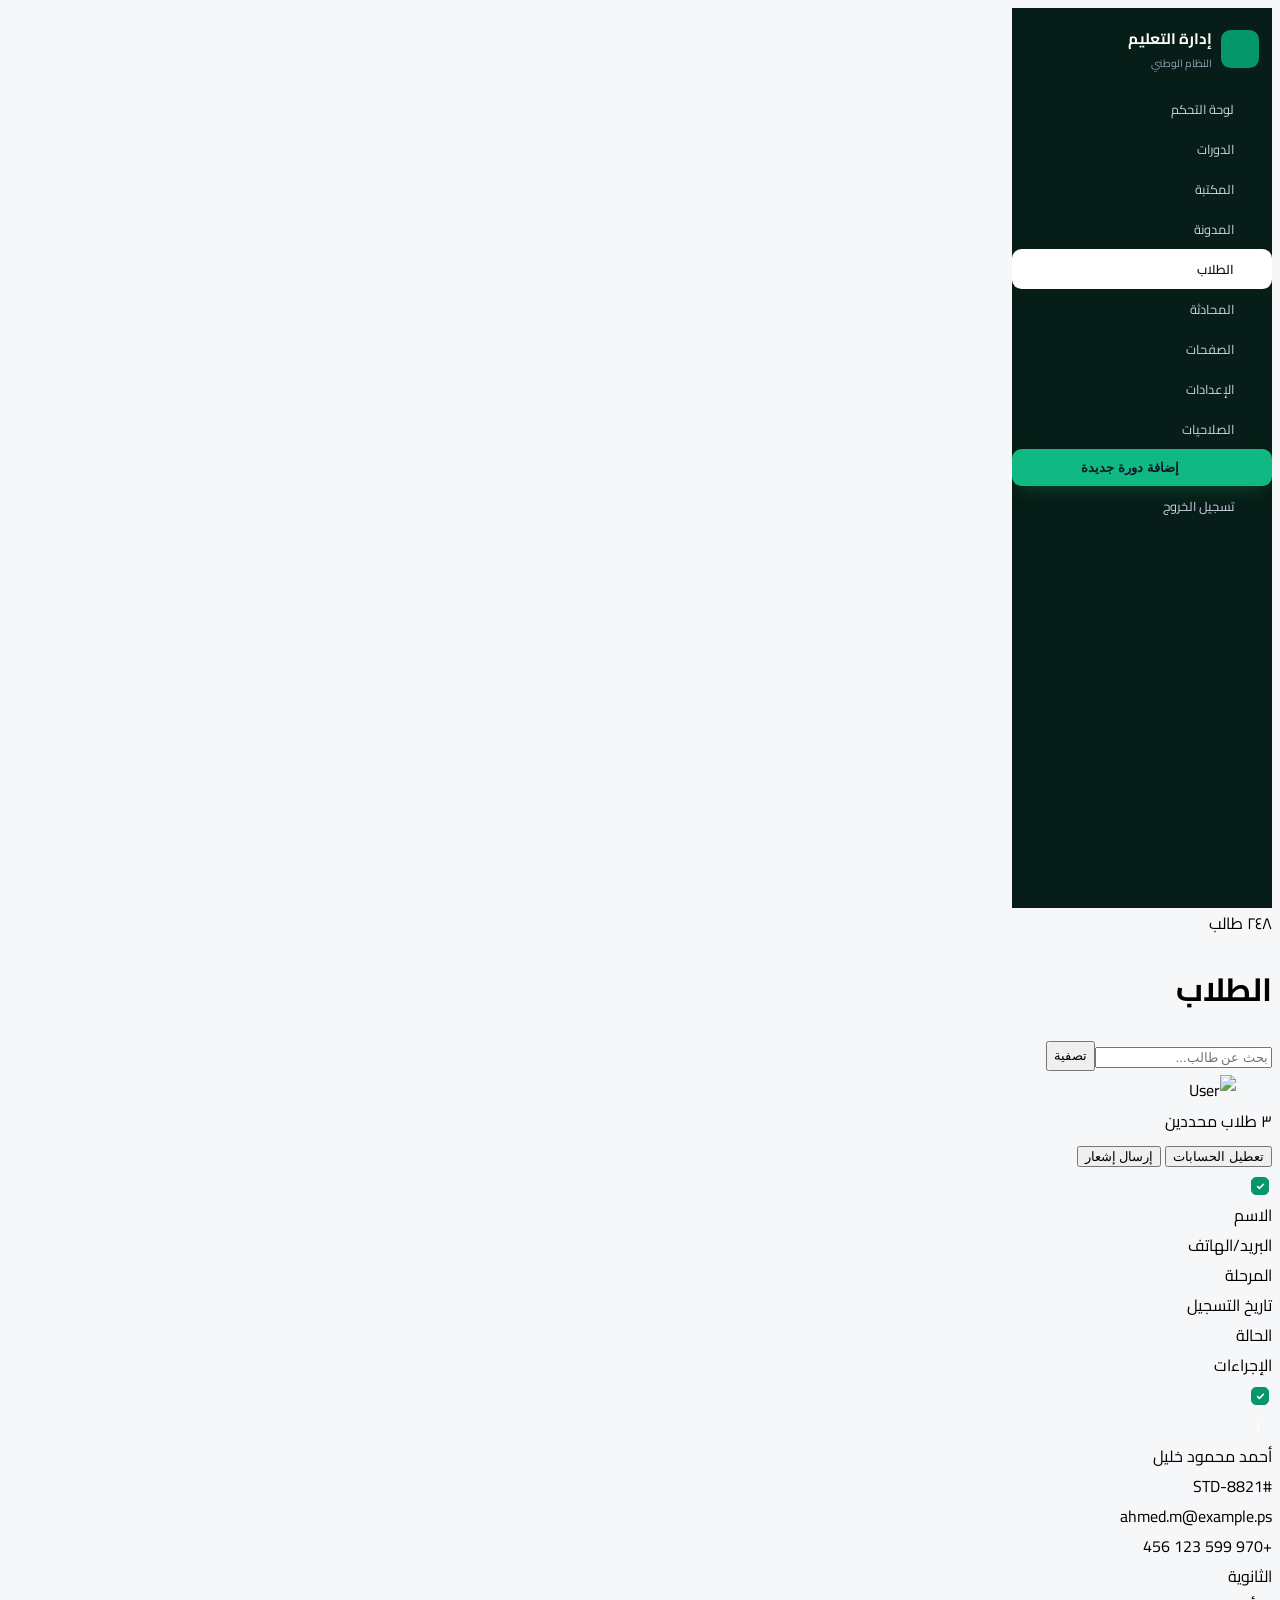
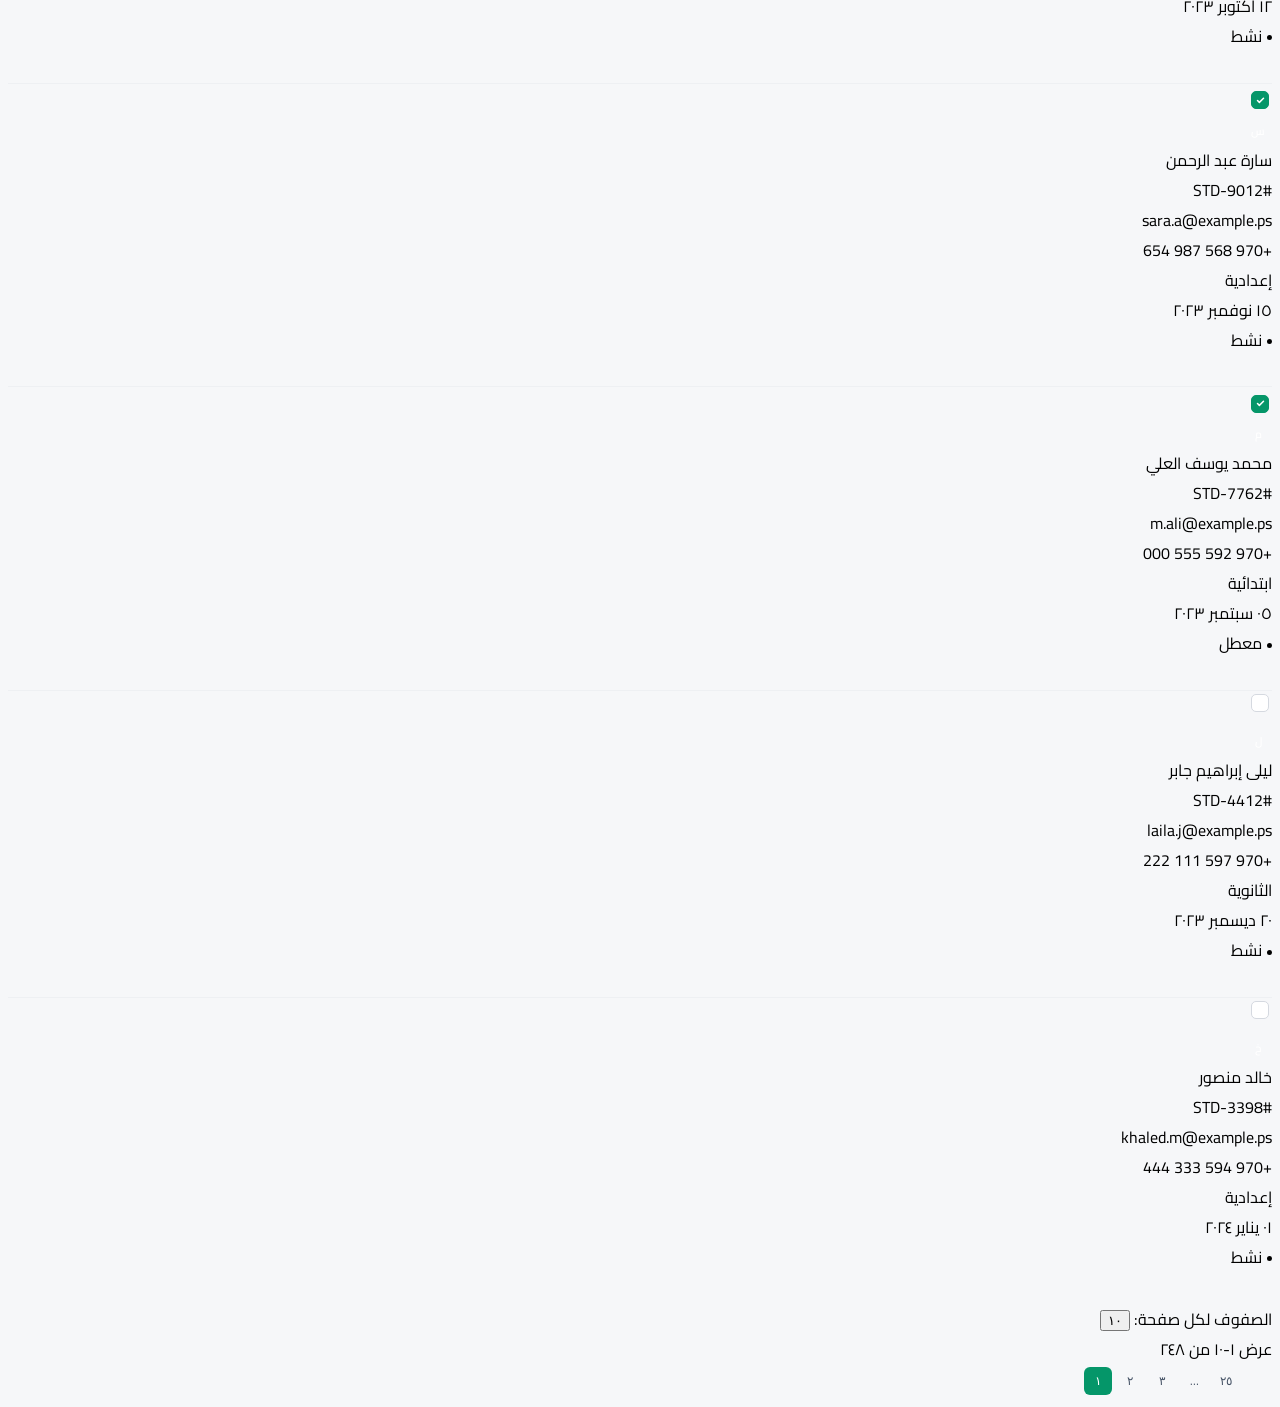
==== commit 5b1364b9: "Update about.html" ====
--- a/about.html
+++ b/about.html
@@ -1,370 +1,900 @@
 <!doctype html>
 <html lang="ar" dir="rtl">
 <head>
-<meta charset="utf-8" />
-<meta name="viewport" content="width=device-width, initial-scale=1" />
-<title>إدارة الطلاب — النظام الوطني</title>
-<script src="https://cdn.tailwindcss.com"></script>
-<script src="https://unpkg.com/lucide@latest"></script>
-<link href="https://fonts.googleapis.com/css2?family=Cairo:wght@400;500;600;700&display=swap" rel="stylesheet">
-<script>
-        tailwind.config = {
-          theme: {
-            extend: {
-              fontFamily: { sans: ['Cairo','system-ui','sans-serif'] },
-              colors: {
-                brand: {
-                  50:'#ecfdf5',100:'#d1fae5',200:'#a7f3d0',300:'#6ee7b7',400:'#34d399',
-                  500:'#10b981',600:'#059669',700:'#047857',800:'#065f46',900:'#064e3b',950:'#022c22',
-                },
-                panel: '#0f1a24',
-              },
-              boxShadow: {
-                card: '0 1px 2px rgba(16,24,40,.04), 0 1px 3px rgba(16,24,40,.06)',
-                pop:  '0 10px 30px -10px rgba(16,24,40,.15)',
-              }
-            }
-          }
-        }
-</script>
-<style>
-          :root{
-            --sidebar-w: 280px;
-            --sidebar-w-icon: 76px;
-          }
-          html,body{background:#f6f7f9;}
-          .table-row + .table-row { border-top: 1px solid #eef0f3; }
-          .chk{ appearance:none; width:20px; height:20px; border:1.5px solid #d5d9e0; border-radius:6px; display:inline-grid; place-items:center; background:#fff; cursor:pointer; transition:all .15s;}
-          .chk:checked{ background:#059669; border-color:#059669;}
-          .chk:checked::after{ content:''; width:10px; height:10px; background:url("data:image/svg+xml;utf8,<svg xmlns='http://www.w3.org/2000/svg' viewBox='0 0 24 24' fill='none' stroke='white' stroke-width='4' stroke-linecap='round' stroke-linejoin='round'><polyline points='20 6 9 17 4 12'/></svg>") center/contain no-repeat;}
-
-          /* Sidebar */
-          .sidebar{
-            width: var(--sidebar-w);
-            transition: width .25s ease, transform .25s ease;
-          }
-          .nav-item{ transition: background .15s, color .15s; }
-          .nav-item:hover{ background: rgba(255,255,255,.04); }
-          .nav-item.active{ background:#fff; color:#0b1220; }
-          .nav-label, .brand-text, .cta-label, .logout-label{ transition: opacity .15s ease; white-space:nowrap; }
-
-          /* Collapsed (desktop) */
-          body.sb-collapsed .sidebar{ width: var(--sidebar-w-icon); }
-          body.sb-collapsed .nav-item{ justify-content:center; padding-inline: 0.5rem; }
-          body.sb-collapsed .nav-label,
-          body.sb-collapsed .brand-text,
-          body.sb-collapsed .cta-label,
-          body.sb-collapsed .logout-label{ opacity:0; width:0; overflow:hidden; }
-          body.sb-collapsed .brand-row{ justify-content:center; }
-          body.sb-collapsed .cta-btn{ padding: 0.75rem; }
-
-          /* Mobile: sidebar becomes off-canvas from the right */
-          @media (max-width: 768px){
-            .sidebar{
-              position: fixed; inset-block: 0; inset-inline-end: 0;
-              z-index: 60;
-              transform: translateX(100%); /* RTL: hidden to the right */
-              box-shadow: -10px 0 30px -10px rgba(0,0,0,.4);
-            }
-            html[dir="rtl"] .sidebar{ transform: translateX(100%); }
-            body.sb-open .sidebar{ transform: translateX(0); }
-            body.sb-open .backdrop{ opacity:1; pointer-events:auto; }
-          }
-          .backdrop{
-            position: fixed; inset:0; background: rgba(15,26,36,.5); z-index: 50;
-            opacity:0; pointer-events:none; transition: opacity .2s ease;
-          }
-
-          .badge-dot::before{ content:''; width:6px; height:6px; border-radius:9999px; background:currentColor; display:inline-block; margin-inline-end:6px; vertical-align:middle;}
-          .menu{ animation: pop .12s ease-out; transform-origin: top right;}
-          @keyframes pop { from{opacity:0; transform: scale(.96);} to{opacity:1; transform: scale(1);} }
-          .page-btn{ width:36px; height:36px; display:inline-grid; place-items:center; border-radius:8px; font-size:14px; color:#475467;}
-          .page-btn:hover{ background:#f2f4f7;}
-          .page-btn.active{ background:#059669; color:#fff;}
-          .icon-btn{ width:36px; height:36px; display:inline-grid; place-items:center; border-radius:10px; color:#475467;}
-          .icon-btn:hover{ background:#f2f4f7;}
-          .avatar{ width:36px; height:36px; border-radius:9999px; display:inline-grid; place-items:center; font-weight:600; color:#fff; font-size:14px;}
-
-          /* Hide the desktop collapse icon on small screens, and the mobile hamburger on desktop */
-          .only-desktop{ display:inline-grid; }
-          .only-mobile{ display:none; }
-          @media (max-width: 768px){
-            .only-desktop{ display:none; }
-            .only-mobile{ display:inline-grid; }
-          }
-
-          /* Hide some table columns on small screens to keep it readable */
-          @media (max-width: 900px){
-            .col-hide-md{ display:none; }
-            .row-grid{ grid-template-columns: 40px 1.4fr 1fr 0.9fr 44px !important; }
-          }
-</style>
+  <meta charset="utf-8" />
+  <meta name="viewport" content="width=device-width, initial-scale=1" />
+  <title>إدارة الطلاب — النظام الوطني</title>
+  
+  <!-- Tailwind CSS via CDN -->
+  <script src="https://cdn.tailwindcss.com">
+  </script>
+  
+  <!-- Lucide Icons -->
+  <script src="https://unpkg.com/lucide@latest">
+  </script>
+  
+  <!-- Google Font: Cairo -->
+  <link href="https://fonts.googleapis.com/css2?family=Cairo:wght@400;500;600;700&display=swap" rel="stylesheet">
+  
+  <!-- Custom CSS (separate from Tailwind) -->
+  <style>
+    /* ----- CSS Variables & Reset ----- */
+    :root {
+      --sidebar-w: 260px;
+      --sidebar-w-icon: 68px;
+    }
+    html, body {
+      background: #f6f7f9;
+      font-family: 'Cairo', system-ui, sans-serif;
+    }
+    
+    /* ----- Custom Components ----- */
+    .table-row + .table-row {
+      border-top: 1px solid #eef0f3;
+    }
+    
+    /* Custom Checkbox */
+    .chk {
+      appearance: none;
+      width: 18px;
+      height: 18px;
+      border: 1.5px solid #d5d9e0;
+      border-radius: 5px;
+      display: inline-grid;
+      place-items: center;
+      background: #fff;
+      cursor: pointer;
+      transition: all .15s;
+      flex-shrink: 0;
+    }
+    .chk:checked {
+      background: #059669;
+      border-color: #059669;
+    }
+    .chk:checked::after {
+      content: '';
+      width: 9px;
+      height: 9px;
+      background: url("data:image/svg+xml;utf8,<svg xmlns='http://www.w3.org/2000/svg' viewBox='0 0 24 24' fill='none' stroke='white' stroke-width='4' stroke-linecap='round' stroke-linejoin='round'><polyline points='20 6 9 17 4 12'/></svg>") center/contain no-repeat;
+    }
+    
+    /* Sidebar - Desktop */
+    .sidebar {
+      width: var(--sidebar-w);
+      transition: width .25s ease, transform .25s ease;
+      background: #071D17;
+      flex-shrink: 0;
+      display: flex;
+      flex-direction: column;
+      height: 100vh;
+      position: sticky;
+      top: 0;
+      overflow-y: auto;
+    }
+    .nav-item {
+      transition: background .15s, color .15s;
+      display: flex;
+      align-items: center;
+      gap: 0.6rem;
+      border-radius: 0.6rem;
+      padding: 0.5rem 0.65rem;
+      font-size: 0.8rem;
+      color: #cbd5e1;
+      text-decoration: none;
+      cursor: pointer;
+    }
+    .nav-item:hover {
+      background: rgba(255, 255, 255, .04);
+    }
+    .nav-item.active {
+      background: #fff;
+      color: #0b1220;
+      font-weight: 600;
+    }
+    .nav-label,
+    .brand-text,
+    .cta-label,
+    .logout-label {
+      transition: opacity .15s ease;
+      white-space: nowrap;
+    }
+    .nav-item i {
+      width: 1.1rem;
+      height: 1.1rem;
+      flex-shrink: 0;
+    }
+    
+    /* Collapsed state (desktop) */
+    body.sb-collapsed .sidebar {
+      width: var(--sidebar-w-icon);
+    }
+    body.sb-collapsed .nav-item {
+      justify-content: center;
+      padding-inline: 0.4rem;
+    }
+    body.sb-collapsed .nav-label,
+    body.sb-collapsed .brand-text,
+    body.sb-collapsed .cta-label,
+    body.sb-collapsed .logout-label {
+      opacity: 0;
+      width: 0;
+      overflow: hidden;
+    }
+    body.sb-collapsed .brand-row {
+      justify-content: center;
+    }
+    body.sb-collapsed .cta-btn {
+      padding: 0.6rem;
+    }
+    
+    /* Mobile sidebar (off-canvas) */
+    @media (max-width: 768px) {
+      .sidebar {
+        position: fixed;
+        inset-block: 0;
+        inset-inline-start: 0;
+        z-index: 60;
+        transform: translateX(-100%);
+        box-shadow: 10px 0 30px -10px rgba(0, 0, 0, .4);
+        width: 280px;
+        height: 100%;
+        overflow-y: auto;
+      }
+      html[dir="rtl"] .sidebar {
+        transform: translateX(-100%);
+      }
+      body.sb-open .sidebar {
+        transform: translateX(0);
+      }
+      body.sb-open .backdrop {
+        opacity: 1;
+        pointer-events: auto;
+      }
+    }
+    
+    /* Backdrop */
+    .backdrop {
+      position: fixed;
+      inset: 0;
+      background: rgba(15, 26, 36, .5);
+      z-index: 50;
+      opacity: 0;
+      pointer-events: none;
+      transition: opacity .2s ease;
+    }
+    
+    /* Badge with dot */
+    .badge-dot::before {
+      content: '';
+      width: 5px;
+      height: 5px;
+      border-radius: 9999px;
+      background: currentColor;
+      display: inline-block;
+      margin-inline-end: 5px;
+      vertical-align: middle;
+    }
+    
+    /* Dropdown menu */
+    .menu-dropdown {
+      display: none;
+      animation: pop .12s ease-out;
+      transform-origin: top center;
+      position: absolute;
+      top: 50%;
+      transform: translateY(-50%);
+      inset-inline-end: 2.8rem;
+      z-index: 20;
+      width: 11rem;
+      border-radius: 0.6rem;
+      background: #fff;
+      box-shadow: 0 10px 30px -10px rgba(16,24,40,.15);
+      border: 1px solid #f1f5f9;
+      padding: 0.3rem;
+    }
+    .menu-dropdown.show {
+      display: block;
+    }
+    .menu-dropdown button {
+      width: 100%;
+      display: flex;
+      align-items: center;
+      gap: 0.5rem;
+      border-radius: 0.4rem;
+      padding: 0.4rem 0.6rem;
+      font-size: 0.8rem;
+      color: #334155;
+      background: transparent;
+      border: none;
+      cursor: pointer;
+      transition: background .15s;
+    }
+    .menu-dropdown button:hover {
+      background: #f8fafc;
+    }
+    .menu-dropdown button i {
+      width: 1rem;
+      height: 1rem;
+      flex-shrink: 0;
+    }
+    .menu-dropdown .text-rose-600 {
+      color: #e11d48;
+    }
+    .menu-dropdown .text-rose-600:hover {
+      background: #fff1f2;
+    }
+    @keyframes pop {
+      from { opacity: 0; transform: translateY(-50%) scale(.96); }
+      to { opacity: 1; transform: translateY(-50%) scale(1); }
+    }
+    
+    /* Page buttons */
+    .page-btn {
+      width: 32px;
+      height: 32px;
+      display: inline-grid;
+      place-items: center;
+      border-radius: 6px;
+      font-size: 13px;
+      color: #475467;
+      background: transparent;
+      border: none;
+      cursor: pointer;
+      transition: background .15s;
+    }
+    .page-btn:hover {
+      background: #f2f4f7;
+    }
+    .page-btn.active {
+      background: #059669;
+      color: #fff;
+    }
+    
+    /* Icon button */
+    .icon-btn {
+      width: 32px;
+      height: 32px;
+      display: inline-grid;
+      place-items: center;
+      border-radius: 8px;
+      color: #475467;
+      background: transparent;
+      border: none;
+      cursor: pointer;
+      transition: background .15s;
+      flex-shrink: 0;
+    }
+    .icon-btn:hover {
+      background: #f2f4f7;
+    }
+    .icon-btn i {
+      width: 1.1rem;
+      height: 1.1rem;
+    }
+    
+    /* Avatar */
+    .avatar {
+      width: 32px;
+      height: 32px;
+      border-radius: 9999px;
+      display: inline-grid;
+      place-items: center;
+      font-weight: 600;
+      color: #fff;
+      font-size: 13px;
+      flex-shrink: 0;
+    }
+    
+    /* Responsive helpers */
+    .only-desktop { display: inline-grid; }
+    .only-mobile { display: none; }
+    @media (max-width: 768px) {
+      .only-desktop { display: none; }
+      .only-mobile { display: inline-grid; }
+    }
+    
+    /* Brand row */
+    .brand-row {
+      display: flex;
+      align-items: center;
+      gap: 0.6rem;
+      padding: 1rem 0.8rem;
+    }
+    .brand-row .brand-icon {
+      width: 38px;
+      height: 38px;
+      border-radius: 0.6rem;
+      background: #059669;
+      display: grid;
+      place-items: center;
+      flex-shrink: 0;
+    }
+    .brand-row .brand-icon i {
+      width: 1.1rem;
+      height: 1.1rem;
+      color: #fff;
+    }
+    .brand-text .brand-title {
+      color: #fff;
+      font-weight: 700;
+      font-size: 0.95rem;
+    }
+    .brand-text .brand-sub {
+      color: #94a3b8;
+      font-size: 0.65rem;
+    }
+    
+    /* CTA button */
+    .cta-btn {
+      display: inline-flex;
+      align-items: center;
+      justify-content: center;
+      gap: 0.4rem;
+      width: 100%;
+      border-radius: 0.6rem;
+      background: #10b981;
+      color: #0f172a;
+      font-weight: 600;
+      font-size: 0.8rem;
+      padding: 0.6rem 0.8rem;
+      border: none;
+      cursor: pointer;
+      transition: background .15s;
+      box-shadow: 0 8px 20px -8px rgba(16, 185, 129, 0.3);
+    }
+    .cta-btn:hover {
+      background: #34d399;
+    }
+    .cta-btn i {
+      width: 1.1rem;
+      height: 1.1rem;
+    }
+    
+    /* Table column visibility - desktop shows all */
+    .col-hide-md {
+      display: block;
+    }
+    
+    /* Tablet adjustments */
+    @media (max-width: 1024px) and (min-width: 769px) {
+      .sidebar {
+        width: 220px;
+      }
+      body.sb-collapsed .sidebar {
+        width: 60px;
+      }
+      .row-grid {
+        grid-template-columns: 36px 1.2fr 1fr 0.8fr 36px !important;
+        gap: 0.6rem !important;
+        padding-inline: 0.8rem !important;
+      }
+      .table-row .font-semibold {
+        font-size: 0.85rem;
+      }
+      .table-row .text-xs {
+        font-size: 0.7rem;
+      }
+      .table-row .avatar {
+        width: 30px;
+        height: 30px;
+        font-size: 12px;
+      }
+      .brand-text .brand-title {
+        font-size: 0.85rem;
+      }
+      .brand-text .brand-sub {
+        font-size: 0.6rem;
+      }
+    }
+    
+    /* Mobile (up to 768px) - sidebar becomes off-canvas, table responsive */
+    @media (max-width: 768px) {
+      /* Sidebar becomes fixed */
+      .sidebar {
+        width: 280px;
+        position: fixed;
+        inset-block: 0;
+        inset-inline-start: 0;
+        z-index: 60;
+        transform: translateX(-100%);
+        box-shadow: 10px 0 30px -10px rgba(0, 0, 0, .4);
+        height: 100%;
+        overflow-y: auto;
+      }
+      html[dir="rtl"] .sidebar {
+        transform: translateX(-100%);
+      }
+      body.sb-open .sidebar {
+        transform: translateX(0);
+      }
+      body.sb-open .backdrop {
+        opacity: 1;
+        pointer-events: auto;
+      }
+      
+      /* Table grid for mobile */
+      .row-grid {
+        grid-template-columns: 32px 1.2fr 0.8fr 32px !important;
+        gap: 0.4rem !important;
+        padding-inline: 0.5rem !important;
+      }
+      
+      /* Hide email/phone column on mobile */
+      .col-hide-md {
+        display: none !important;
+      }
+      
+      /* Table cells styling */
+      .table-row {
+        padding-block: 0.5rem !important;
+      }
+      .table-row .font-semibold {
+        font-size: 0.8rem;
+        line-height: 1.2;
+      }
+      .table-row .text-xs {
+        font-size: 0.6rem;
+      }
+      .table-row .avatar {
+        width: 28px;
+        height: 28px;
+        font-size: 11px;
+      }
+      .badge-dot {
+        font-size: 9px !important;
+        padding: 0.15rem 0.5rem !important;
+      }
+      
+      /* Header row */
+      .row-grid .font-medium {
+        font-size: 0.65rem !important;
+      }
+      .row-grid .chk {
+        width: 16px !important;
+        height: 16px !important;
+      }
+      
+      /* Mobile search shows */
+      .mobile-search {
+        display: flex !important;
+      }
+      .desktop-search {
+        display: none !important;
+      }
+    }
+    
+    /* Very small phones */
+    @media (max-width: 480px) {
+      .row-grid {
+        grid-template-columns: 28px 1fr 28px !important;
+        gap: 0.3rem !important;
+        padding-inline: 0.4rem !important;
+      }
+      .table-row .flex.items-center.gap-2 {
+        gap: 0.3rem !important;
+      }
+      .table-row .avatar {
+        width: 24px !important;
+        height: 24px !important;
+        font-size: 10px !important;
+      }
+      .table-row .font-semibold {
+        font-size: 0.75rem !important;
+      }
+      .table-row .text-xs {
+        font-size: 0.55rem !important;
+      }
+      .badge-dot {
+        font-size: 8px !important;
+        padding: 0.1rem 0.4rem !important;
+      }
+      .badge-dot::before {
+        width: 4px;
+        height: 4px;
+        margin-inline-end: 3px;
+      }
+      .icon-btn {
+        width: 26px !important;
+        height: 26px !important;
+      }
+      .icon-btn i {
+        width: 0.9rem !important;
+        height: 0.9rem !important;
+      }
+      .page-btn {
+        width: 26px !important;
+        height: 26px !important;
+        font-size: 11px !important;
+      }
+      .page-btn i {
+        width: 0.9rem !important;
+        height: 0.9rem !important;
+      }
+      .menu-dropdown {
+        width: 9rem !important;
+        inset-inline-end: 2.2rem !important;
+      }
+      .menu-dropdown button {
+        font-size: 0.7rem !important;
+        padding: 0.3rem 0.5rem !important;
+      }
+      .menu-dropdown button i {
+        width: 0.8rem !important;
+        height: 0.8rem !important;
+      }
+    }
+    
+    /* Desktop search visible */
+    .desktop-search {
+      display: flex;
+    }
+    .mobile-search {
+      display: none;
+    }
+    
+    /* Pagination */
+    .pagination-text {
+      font-size: 0.6rem !important;
+    }
+    
+    .sidebar::-webkit-scrollbar {
+      width: 4px;
+    }
+    .sidebar::-webkit-scrollbar-track {
+      background: transparent;
+    }
+    .sidebar::-webkit-scrollbar-thumb {
+      background: rgba(255,255,255,0.15);
+      border-radius: 4px;
+    }
+  </style>
 </head>
-<body class="font-sans text-[15px] text-slate-800">
-
-<div class="min-h-screen flex">
-
-  <!-- Main -->
-  <main class="flex-1 min-w-0">
-    <!-- Top bar -->
-    <header class="flex items-center gap-3 md:gap-4 px-4 md:px-8 py-4 md:py-5">
-      <div class="flex items-center gap-3">
-        <span class="inline-flex items-center rounded-full bg-brand-100 text-brand-700 px-3 py-1 text-sm font-semibold">248 طالب</span>
-        <h1 class="text-lg font-bold text-slate-900">الطلاب</h1>
+<body class="text-[14px] text-slate-800">
+
+  <!-- Main container with RTL direction -->
+  <div class="min-h-screen flex" style="direction: rtl;">
+
+    <!-- Sidebar -->
+    <aside class="sidebar shrink-0 text-slate-300 flex flex-col order-1" id="sidebar">
+      <div class="brand-row">
+        <div class="brand-icon">
+          <i data-lucide="graduation-cap"></i>
+        </div>
+        <div class="brand-text text-right">
+          <div class="brand-title">إدارة التعليم</div>
+          <div class="brand-sub">النظام الوطني</div>
+        </div>
       </div>
 
-      <div class="mx-auto hidden md:flex items-center gap-3">
-        <div class="relative">
-          <i data-lucide="search" class="w-4 h-4 absolute top-1/2 -translate-y-1/2 start-3 text-slate-400"></i>
+      <nav class="mt-1.5 px-2.5 space-y-0.5 flex-1">
+        <a href="#" class="nav-item"><i data-lucide="layout-grid"></i><span class="nav-label">لوحة التحكم</span></a>
+        <a href="#" class="nav-item"><i data-lucide="book-open"></i><span class="nav-label">الدورات</span></a>
+        <a href="#" class="nav-item"><i data-lucide="library"></i><span class="nav-label">المكتبة</span></a>
+        <a href="#" class="nav-item"><i data-lucide="rss"></i><span class="nav-label">المدونة</span></a>
+        <a href="#" class="nav-item active"><i data-lucide="users"></i><span class="nav-label">الطلاب</span></a>
+        <a href="#" class="nav-item"><i data-lucide="message-square"></i><span class="nav-label">المحادثة</span></a>
+        <a href="#" class="nav-item"><i data-lucide="file-text"></i><span class="nav-label">الصفحات</span></a>
+        <a href="#" class="nav-item"><i data-lucide="settings"></i><span class="nav-label">الإعدادات</span></a>
+        <a href="#" class="nav-item"><i data-lucide="shield-check"></i><span class="nav-label">الصلاحيات</span></a>
+      </nav>
+
+      <div class="p-3 space-y-1.5">
+        <button class="cta-btn">
+          <i data-lucide="plus"></i>
+          <span class="cta-label">إضافة دورة جديدة</span>
+        </button>
+        <a href="#" class="nav-item"><i data-lucide="log-out"></i><span class="logout-label">تسجيل الخروج</span></a>
+      </div>
+    </aside>
+
+    <!-- Backdrop for mobile -->
+    <div class="backdrop" id="sb-backdrop"></div>
+
+    <!-- Main content -->
+    <main class="flex-1 min-w-0 order-2">
+      <!-- Top bar -->
+      <header class="flex items-center gap-2 md:gap-3 px-3 md:px-6 py-3 md:py-4">
+        <div class="flex items-center gap-2">
+          <span class="inline-flex items-center rounded-full bg-brand-100 text-brand-700 px-2.5 py-0.5 text-xs font-semibold">٢٤٨ طالب</span>
+          <h1 class="text-base md:text-lg font-bold text-slate-900">الطلاب</h1>
+        </div>
+
+        <!-- Desktop Search -->
+        <div class="desktop-search mx-auto items-center gap-2">
+          <div class="relative">
+            <i data-lucide="search" class="w-3.5 h-3.5 absolute top-1/2 -translate-y-1/2 start-3 text-slate-400"></i>
+            <input type="text" placeholder="بحث عن طالب..."
+              class="w-[260px] rounded-lg border border-slate-200 bg-white ps-8 pe-3 py-2 text-xs placeholder:text-slate-400 focus:outline-none focus:ring-2 focus:ring-brand-500/30 focus:border-brand-500">
+          </div>
+          <button class="inline-flex items-center gap-1.5 rounded-lg border border-slate-200 bg-white px-3 py-2 text-xs font-medium text-slate-700 hover:bg-slate-50">
+            <i data-lucide="sliders-horizontal" class="w-3.5 h-3.5"></i>
+            تصفية
+          </button>
+        </div>
+
+        <div class="ms-auto flex items-center gap-2 md:gap-2.5">
+          <button class="icon-btn relative">
+            <i data-lucide="bell" class="w-4 h-4"></i>
+            <span class="absolute top-1.5 end-1.5 w-1.5 h-1.5 rounded-full bg-rose-500"></span>
+          </button>
+          <img class="w-8 h-8 md:w-9 md:h-9 rounded-full object-cover ring-2 ring-white shadow" src="https://i.pravatar.cc/80?img=47" alt="User">
+
+          <!-- Mobile sidebar toggle (3 lines) -->
+          <button id="sb-toggle" aria-label="Toggle sidebar" class="icon-btn border border-slate-200 bg-white">
+            <i data-lucide="panel-right" class="w-4 h-4 only-desktop"></i>
+            <i data-lucide="menu" class="w-4 h-4 only-mobile"></i>
+          </button>
+        </div>
+      </header>
+
+      <!-- Mobile search row -->
+      <div class="mobile-search md:hidden px-3 pb-2 flex items-center gap-2">
+        <div class="relative flex-1">
+          <i data-lucide="search" class="w-3.5 h-3.5 absolute top-1/2 -translate-y-1/2 start-2.5 text-slate-400"></i>
           <input type="text" placeholder="بحث عن طالب..."
-            class="w-[360px] rounded-xl border border-slate-200 bg-white ps-10 pe-4 py-2.5 text-sm placeholder:text-slate-400 focus:outline-none focus:ring-2 focus:ring-brand-500/30 focus:border-brand-500">
+            class="w-full rounded-lg border border-slate-200 bg-white ps-8 pe-3 py-1.5 text-xs">
         </div>
-        <button class="inline-flex items-center gap-2 rounded-xl border border-slate-200 bg-white px-4 py-2.5 text-sm font-medium text-slate-700 hover:bg-slate-50">
-          <i data-lucide="sliders-horizontal" class="w-4 h-4"></i>
-          تصفية
+        <button class="inline-flex items-center gap-1.5 rounded-lg border border-slate-200 bg-white px-2.5 py-1.5 text-xs">
+          <i data-lucide="sliders-horizontal" class="w-3.5 h-3.5"></i>
         </button>
       </div>
 
-      <div class="ms-auto flex items-center gap-2 md:gap-3">
-        <button class="icon-btn relative">
-          <i data-lucide="bell" class="w-5 h-5"></i>
-          <span class="absolute top-2 end-2 w-2 h-2 rounded-full bg-rose-500"></span>
-        </button>
-        <img class="w-10 h-10 rounded-full object-cover ring-2 ring-white shadow"
-             src="https://i.pravatar.cc/80?img=47" alt="User">
-
-        <!-- Sidebar toggle -->
-        <button id="sb-toggle" aria-label="Toggle sidebar"
-          class="icon-btn border border-slate-200 bg-white">
-          <i data-lucide="panel-right" class="w-5 h-5 only-desktop"></i>
-          <i data-lucide="menu" class="w-5 h-5 only-mobile"></i>
-        </button>
-      </div>
-    </header>
-
-    <!-- Mobile search row -->
-    <div class="md:hidden px-4 pb-3 flex items-center gap-2">
-      <div class="relative flex-1">
-        <i data-lucide="search" class="w-4 h-4 absolute top-1/2 -translate-y-1/2 start-3 text-slate-400"></i>
-        <input type="text" placeholder="بحث عن طالب..."
-          class="w-full rounded-xl border border-slate-200 bg-white ps-10 pe-4 py-2.5 text-sm">
-      </div>
-      <button class="inline-flex items-center gap-2 rounded-xl border border-slate-200 bg-white px-3 py-2.5 text-sm">
-        <i data-lucide="sliders-horizontal" class="w-4 h-4"></i>
-      </button>
-    </div>
-
-    <!-- Content -->
-    <div class="px-4 md:px-8 pb-10">
-
-      <!-- Selection bar -->
-      <div class="rounded-2xl bg-slate-900 text-white px-4 py-3 flex flex-wrap items-center gap-3 md:gap-4 shadow-card">
-        <span class="inline-grid place-items-center w-7 h-7 rounded-full bg-brand-500">
-          <i data-lucide="check" class="w-4 h-4"></i>
-        </span>
-        <span class="text-sm font-medium">3 طلاب محددين</span>
-
-        <div class="ms-auto flex items-center gap-2 md:gap-3">
-          <button class="inline-flex items-center gap-2 rounded-lg bg-rose-500/15 text-rose-300 border border-rose-500/30 px-3 py-2 text-sm font-medium hover:bg-rose-500/25">
-            <i data-lucide="ban" class="w-4 h-4"></i>
-            <span class="hidden sm:inline">تعطيل الحسابات</span>
-          </button>
-          <button class="inline-flex items-center gap-2 rounded-lg bg-white text-slate-900 px-3 py-2 text-sm font-medium hover:bg-slate-100">
-            <i data-lucide="mail" class="w-4 h-4"></i>
-            <span class="hidden sm:inline">إرسال إشعار</span>
-          </button>
-          <button class="icon-btn text-slate-300 hover:bg-white/10"><i data-lucide="x" class="w-4 h-4"></i></button>
-        </div>
-      </div>
-
-      <!-- Table card -->
-      <div class="mt-5 rounded-2xl bg-white shadow-card border border-slate-100 overflow-visible">
-        <!-- Header row -->
-        <div class="row-grid grid grid-cols-[56px_1.6fr_1.6fr_1fr_1fr_0.9fr_60px] items-center gap-4 px-4 md:px-6 py-4 text-sm text-slate-500 border-b border-slate-100">
-          <div><input type="checkbox" class="chk" checked></div>
-          <div class="font-medium text-slate-600">الاسم</div>
-          <div class="font-medium text-slate-600 col-hide-md">البريد/الهاتف</div>
-          <div class="font-medium text-slate-600 col-hide-md">المرحلة</div>
-          <div class="font-medium text-slate-600 col-hide-md">تاريخ التسجيل</div>
-          <div class="font-medium text-slate-600 flex items-center gap-1">الحالة <i data-lucide="chevron-down" class="w-4 h-4"></i></div>
-          <div class="font-medium text-slate-600">الإجراءات</div>
-        </div>
-
-        <!-- Row 1 -->
-        <div class="table-row row-grid grid grid-cols-[56px_1.6fr_1.6fr_1fr_1fr_0.9fr_60px] items-center gap-4 px-4 md:px-6 py-4">
-          <div><input type="checkbox" class="chk" checked></div>
-          <div class="flex items-center gap-3">
-            <span class="avatar bg-amber-400">أ</span>
-            <div>
-              <div class="font-semibold text-slate-900">أحمد محمود خليل</div>
-              <div class="text-xs text-slate-400">معرّف: #STD-8821</div>
-            </div>
-          </div>
-          <div class="col-hide-md"><div class="text-slate-700">ahmed.m@example.ps</div><div class="text-xs text-slate-400">+970 599 123 456</div></div>
-          <div class="col-hide-md text-slate-700">الثانوية العامة</div>
-          <div class="col-hide-md text-slate-700">12 أكتوبر 2023</div>
-          <div><span class="badge-dot inline-flex items-center rounded-full bg-brand-100 text-brand-700 px-2.5 py-1 text-xs font-semibold">نشط</span></div>
-          <div><button class="icon-btn"><i data-lucide="more-vertical" class="w-4 h-4"></i></button></div>
-        </div>
-
-        <!-- Row 2 -->
-        <div class="table-row row-grid relative grid grid-cols-[56px_1.6fr_1.6fr_1fr_1fr_0.9fr_60px] items-center gap-4 px-4 md:px-6 py-4">
-          <div><input type="checkbox" class="chk" checked></div>
-          <div class="flex items-center gap-3">
-            <span class="avatar bg-sky-400">س</span>
-            <div>
-              <div class="font-semibold text-slate-900">سارة عبد الرحمن</div>
-              <div class="text-xs text-slate-400">معرّف: #STD-9012</div>
-            </div>
-          </div>
-          <div class="col-hide-md"><div class="text-slate-700">sara.a@example.ps</div><div class="text-xs text-slate-400">+970 568 987 654</div></div>
-          <div class="col-hide-md text-slate-700">المرحلة الإعدادية</div>
-          <div class="col-hide-md text-slate-700">15 نوفمبر 2023</div>
-          <div><span class="badge-dot inline-flex items-center rounded-full bg-brand-100 text-brand-700 px-2.5 py-1 text-xs font-semibold">نشط</span></div>
-          <div class="relative">
-            <button class="icon-btn"><i data-lucide="more-vertical" class="w-4 h-4"></i></button>
-            <div class="menu absolute top-10 end-0 z-20 w-48 rounded-xl bg-white shadow-pop border border-slate-100 p-1.5 text-sm">
-              <button class="w-full flex items-center gap-2 rounded-lg px-3 py-2 text-slate-700 hover:bg-slate-50"><i data-lucide="eye" class="w-4 h-4"></i> عرض الملف</button>
-              <button class="w-full flex items-center gap-2 rounded-lg px-3 py-2 text-slate-700 hover:bg-slate-50"><i data-lucide="send" class="w-4 h-4"></i> إرسال إشعار</button>
-              <button class="w-full flex items-center gap-2 rounded-lg px-3 py-2 text-rose-600 hover:bg-rose-50"><i data-lucide="ban" class="w-4 h-4"></i> تعطيل الحساب</button>
-            </div>
+      <!-- Content -->
+      <div class="px-3 md:px-6 pb-8">
+
+        <!-- Selection bar -->
+        <div class="rounded-xl bg-slate-900 text-white px-3 py-2 flex flex-wrap items-center gap-2 md:gap-3 shadow-card">
+          <span class="inline-grid place-items-center w-6 h-6 rounded-full bg-brand-500">
+            <i data-lucide="check" class="w-3.5 h-3.5"></i>
+          </span>
+          <span class="text-xs font-medium">٣ طلاب محددين</span>
+
+          <div class="ms-auto flex items-center gap-2 md:gap-2.5">
+            <button class="inline-flex items-center gap-1.5 rounded-lg bg-rose-500/15 text-rose-300 border border-rose-500/30 px-2.5 py-1.5 text-xs font-medium hover:bg-rose-500/25">
+              <i data-lucide="ban" class="w-3.5 h-3.5"></i>
+              <span class="hidden sm:inline">تعطيل الحسابات</span>
+            </button>
+            <button class="inline-flex items-center gap-1.5 rounded-lg bg-white text-slate-900 px-2.5 py-1.5 text-xs font-medium hover:bg-slate-100">
+              <i data-lucide="mail" class="w-3.5 h-3.5"></i>
+              <span class="hidden sm:inline">إرسال إشعار</span>
+            </button>
+            <button class="icon-btn text-slate-300 hover:bg-white/10"><i data-lucide="x" class="w-3.5 h-3.5"></i></button>
           </div>
         </div>
 
-        <!-- Row 3 -->
-        <div class="table-row row-grid grid grid-cols-[56px_1.6fr_1.6fr_1fr_1fr_0.9fr_60px] items-center gap-4 px-4 md:px-6 py-4">
-          <div><input type="checkbox" class="chk" checked></div>
-          <div class="flex items-center gap-3">
-            <span class="avatar bg-violet-400">م</span>
-            <div>
-              <div class="font-semibold text-slate-900">محمد يوسف العلي</div>
-              <div class="text-xs text-slate-400">معرّف: #STD-7762</div>
-            </div>
+        <!-- Table card -->
+        <div class="mt-4 rounded-xl bg-white shadow-card border border-slate-100 overflow-visible">
+          <!-- Header row -->
+          <div class="row-grid grid grid-cols-[40px_1.4fr_1.4fr_1fr_1fr_0.8fr_44px] items-center gap-3 px-3 md:px-5 py-2.5 text-xs text-slate-500 border-b border-slate-100">
+            <div><input type="checkbox" class="chk" checked></div>
+            <div class="font-medium text-slate-600 text-xs">الاسم</div>
+            <div class="font-medium text-slate-600 col-hide-md text-xs">البريد/الهاتف</div>
+            <div class="font-medium text-slate-600 col-hide-md text-xs">المرحلة</div>
+            <div class="font-medium text-slate-600 col-hide-md text-xs">تاريخ التسجيل</div>
+            <div class="font-medium text-slate-600 flex items-center gap-1 text-xs">الحالة <i data-lucide="chevron-down" class="w-3 h-3"></i></div>
+            <div class="font-medium text-slate-600 text-xs">الإجراءات</div>
           </div>
-          <div class="col-hide-md"><div class="text-slate-700">m.ali@example.ps</div><div class="text-xs text-slate-400">+970 592 555 000</div></div>
-          <div class="col-hide-md text-slate-700">المرحلة الابتدائية</div>
-          <div class="col-hide-md text-slate-700">05 سبتمبر 2023</div>
-          <div><span class="badge-dot inline-flex items-center rounded-full bg-slate-100 text-slate-500 px-2.5 py-1 text-xs font-semibold">معطل</span></div>
-          <div><button class="icon-btn"><i data-lucide="more-vertical" class="w-4 h-4"></i></button></div>
-        </div>
-
-        <!-- Row 4 -->
-        <div class="table-row row-grid grid grid-cols-[56px_1.6fr_1.6fr_1fr_1fr_0.9fr_60px] items-center gap-4 px-4 md:px-6 py-4">
-          <div><input type="checkbox" class="chk"></div>
-          <div class="flex items-center gap-3">
-            <span class="avatar bg-rose-400">ل</span>
-            <div>
-              <div class="font-semibold text-slate-900">ليلى إبراهيم جابر</div>
-              <div class="text-xs text-slate-400">معرّف: #STD-4412</div>
+
+          <!-- Row 1 -->
+          <div class="table-row row-grid grid grid-cols-[40px_1.4fr_1.4fr_1fr_1fr_0.8fr_44px] items-center gap-3 px-3 md:px-5 py-2.5">
+            <div><input type="checkbox" class="chk" checked></div>
+            <div class="flex items-center gap-2">
+              <span class="avatar bg-amber-400" style="width:28px;height:28px;font-size:11px;">أ</span>
+              <div>
+                <div class="font-semibold text-slate-900 text-sm leading-tight">أحمد محمود خليل</div>
+                <div class="text-xs text-slate-400">#STD-8821</div>
+              </div>
+            </div>
+            <div class="col-hide-md"><div class="text-slate-700 text-xs">ahmed.m@example.ps</div><div class="text-xs text-slate-400">+970 599 123 456</div></div>
+            <div class="col-hide-md text-slate-700 text-xs">الثانوية</div>
+            <div class="col-hide-md text-slate-700 text-xs">١٢ أكتوبر ٢٠٢٣</div>
+            <div><span class="badge-dot inline-flex items-center rounded-full bg-brand-100 text-brand-700 px-2 py-0.5 text-[10px] font-semibold">نشط</span></div>
+            <div class="relative">
+              <button class="icon-btn toggle-menu" data-target="menu1" style="width:28px;height:28px;">
+                <i data-lucide="more-vertical" class="w-3.5 h-3.5"></i>
+              </button>
+              <div class="menu-dropdown" id="menu1">
+                <button><i data-lucide="eye" class="w-3.5 h-3.5"></i> عرض الملف</button>
+                <button><i data-lucide="send" class="w-3.5 h-3.5"></i> إرسال إشعار</button>
+                <button class="text-rose-600"><i data-lucide="ban" class="w-3.5 h-3.5"></i> تعطيل الحساب</button>
+              </div>
             </div>
           </div>
-          <div class="col-hide-md"><div class="text-slate-700">laila.j@example.ps</div><div class="text-xs text-slate-400">+970 597 111 222</div></div>
-          <div class="col-hide-md text-slate-700">الثانوية العامة</div>
-          <div class="col-hide-md text-slate-700">20 ديسمبر 2023</div>
-          <div><span class="badge-dot inline-flex items-center rounded-full bg-brand-100 text-brand-700 px-2.5 py-1 text-xs font-semibold">نشط</span></div>
-          <div><button class="icon-btn"><i data-lucide="more-vertical" class="w-4 h-4"></i></button></div>
-        </div>
-
-        <!-- Row 5 -->
-        <div class="table-row row-grid grid grid-cols-[56px_1.6fr_1.6fr_1fr_1fr_0.9fr_60px] items-center gap-4 px-4 md:px-6 py-4">
-          <div><input type="checkbox" class="chk"></div>
-          <div class="flex items-center gap-3">
-            <span class="avatar bg-emerald-400">خ</span>
-            <div>
-              <div class="font-semibold text-slate-900">خالد منصور</div>
-              <div class="text-xs text-slate-400">معرّف: #STD-3398</div>
+
+          <!-- Row 2 -->
+          <div class="table-row row-grid grid grid-cols-[40px_1.4fr_1.4fr_1fr_1fr_0.8fr_44px] items-center gap-3 px-3 md:px-5 py-2.5">
+            <div><input type="checkbox" class="chk" checked></div>
+            <div class="flex items-center gap-2">
+              <span class="avatar bg-sky-400" style="width:28px;height:28px;font-size:11px;">س</span>
+              <div>
+                <div class="font-semibold text-slate-900 text-sm leading-tight">سارة عبد الرحمن</div>
+                <div class="text-xs text-slate-400">#STD-9012</div>
+              </div>
+            </div>
+            <div class="col-hide-md"><div class="text-slate-700 text-xs">sara.a@example.ps</div><div class="text-xs text-slate-400">+970 568 987 654</div></div>
+            <div class="col-hide-md text-slate-700 text-xs">إعدادية</div>
+            <div class="col-hide-md text-slate-700 text-xs">١٥ نوفمبر ٢٠٢٣</div>
+            <div><span class="badge-dot inline-flex items-center rounded-full bg-brand-100 text-brand-700 px-2 py-0.5 text-[10px] font-semibold">نشط</span></div>
+            <div class="relative">
+              <button class="icon-btn toggle-menu" data-target="menu2" style="width:28px;height:28px;">
+                <i data-lucide="more-vertical" class="w-3.5 h-3.5"></i>
+              </button>
+              <div class="menu-dropdown" id="menu2">
+                <button><i data-lucide="eye" class="w-3.5 h-3.5"></i> عرض الملف</button>
+                <button><i data-lucide="send" class="w-3.5 h-3.5"></i> إرسال إشعار</button>
+                <button class="text-rose-600"><i data-lucide="ban" class="w-3.5 h-3.5"></i> تعطيل الحساب</button>
+              </div>
             </div>
           </div>
-          <div class="col-hide-md"><div class="text-slate-700">khaled.m@example.ps</div><div class="text-xs text-slate-400">+970 594 333 444</div></div>
-          <div class="col-hide-md text-slate-700">المرحلة الإعدادية</div>
-          <div class="col-hide-md text-slate-700">01 يناير 2024</div>
-          <div><span class="badge-dot inline-flex items-center rounded-full bg-brand-100 text-brand-700 px-2.5 py-1 text-xs font-semibold">نشط</span></div>
-          <div><button class="icon-btn"><i data-lucide="more-vertical" class="w-4 h-4"></i></button></div>
-        </div>
-
-        <!-- Pagination -->
-        <div class="flex flex-wrap items-center gap-4 px-4 md:px-6 py-4 border-t border-slate-100 text-sm text-slate-500">
-          <div class="flex items-center gap-2">
-            <span>الصفوف لكل صفحة:</span>
-            <button class="inline-flex items-center gap-1 rounded-lg border border-slate-200 bg-white px-2.5 py-1.5">10 <i data-lucide="chevron-down" class="w-4 h-4"></i></button>
+
+          <!-- Row 3 -->
+          <div class="table-row row-grid grid grid-cols-[40px_1.4fr_1.4fr_1fr_1fr_0.8fr_44px] items-center gap-3 px-3 md:px-5 py-2.5">
+            <div><input type="checkbox" class="chk" checked></div>
+            <div class="flex items-center gap-2">
+              <span class="avatar bg-violet-400" style="width:28px;height:28px;font-size:11px;">م</span>
+              <div>
+                <div class="font-semibold text-slate-900 text-sm leading-tight">محمد يوسف العلي</div>
+                <div class="text-xs text-slate-400">#STD-7762</div>
+              </div>
+            </div>
+            <div class="col-hide-md"><div class="text-slate-700 text-xs">m.ali@example.ps</div><div class="text-xs text-slate-400">+970 592 555 000</div></div>
+            <div class="col-hide-md text-slate-700 text-xs">ابتدائية</div>
+            <div class="col-hide-md text-slate-700 text-xs">٠٥ سبتمبر ٢٠٢٣</div>
+            <div><span class="badge-dot inline-flex items-center rounded-full bg-slate-100 text-slate-500 px-2 py-0.5 text-[10px] font-semibold">معطل</span></div>
+            <div class="relative">
+              <button class="icon-btn toggle-menu" data-target="menu3" style="width:28px;height:28px;">
+                <i data-lucide="more-vertical" class="w-3.5 h-3.5"></i>
+              </button>
+              <div class="menu-dropdown" id="menu3">
+                <button><i data-lucide="eye" class="w-3.5 h-3.5"></i> عرض الملف</button>
+                <button><i data-lucide="send" class="w-3.5 h-3.5"></i> إرسال إشعار</button>
+                <button class="text-rose-600"><i data-lucide="ban" class="w-3.5 h-3.5"></i> تعطيل الحساب</button>
+              </div>
+            </div>
           </div>
-          <div class="hidden sm:block">عرض 1-10 من 248</div>
-          <div class="ms-auto flex items-center gap-1">
-            <button class="page-btn"><i data-lucide="chevron-right" class="w-4 h-4"></i></button>
-            <button class="page-btn">25</button>
-            <span class="page-btn">…</span>
-            <button class="page-btn">3</button>
-            <button class="page-btn">2</button>
-            <button class="page-btn active">1</button>
-            <button class="page-btn"><i data-lucide="chevron-left" class="w-4 h-4"></i></button>
+
+          <!-- Row 4 -->
+          <div class="table-row row-grid grid grid-cols-[40px_1.4fr_1.4fr_1fr_1fr_0.8fr_44px] items-center gap-3 px-3 md:px-5 py-2.5">
+            <div><input type="checkbox" class="chk"></div>
+            <div class="flex items-center gap-2">
+              <span class="avatar bg-rose-400" style="width:28px;height:28px;font-size:11px;">ل</span>
+              <div>
+                <div class="font-semibold text-slate-900 text-sm leading-tight">ليلى إبراهيم جابر</div>
+                <div class="text-xs text-slate-400">#STD-4412</div>
+              </div>
+            </div>
+            <div class="col-hide-md"><div class="text-slate-700 text-xs">laila.j@example.ps</div><div class="text-xs text-slate-400">+970 597 111 222</div></div>
+            <div class="col-hide-md text-slate-700 text-xs">الثانوية</div>
+            <div class="col-hide-md text-slate-700 text-xs">٢٠ ديسمبر ٢٠٢٣</div>
+            <div><span class="badge-dot inline-flex items-center rounded-full bg-brand-100 text-brand-700 px-2 py-0.5 text-[10px] font-semibold">نشط</span></div>
+            <div class="relative">
+              <button class="icon-btn toggle-menu" data-target="menu4" style="width:28px;height:28px;">
+                <i data-lucide="more-vertical" class="w-3.5 h-3.5"></i>
+              </button>
+              <div class="menu-dropdown" id="menu4">
+                <button><i data-lucide="eye" class="w-3.5 h-3.5"></i> عرض الملف</button>
+                <button><i data-lucide="send" class="w-3.5 h-3.5"></i> إرسال إشعار</button>
+                <button class="text-rose-600"><i data-lucide="ban" class="w-3.5 h-3.5"></i> تعطيل الحساب</button>
+              </div>
+            </div>
+          </div>
+
+          <!-- Row 5 -->
+          <div class="table-row row-grid grid grid-cols-[40px_1.4fr_1.4fr_1fr_1fr_0.8fr_44px] items-center gap-3 px-3 md:px-5 py-2.5">
+            <div><input type="checkbox" class="chk"></div>
+            <div class="flex items-center gap-2">
+              <span class="avatar bg-emerald-400" style="width:28px;height:28px;font-size:11px;">خ</span>
+              <div>
+                <div class="font-semibold text-slate-900 text-sm leading-tight">خالد منصور</div>
+                <div class="text-xs text-slate-400">#STD-3398</div>
+              </div>
+            </div>
+            <div class="col-hide-md"><div class="text-slate-700 text-xs">khaled.m@example.ps</div><div class="text-xs text-slate-400">+970 594 333 444</div></div>
+            <div class="col-hide-md text-slate-700 text-xs">إعدادية</div>
+            <div class="col-hide-md text-slate-700 text-xs">٠١ يناير ٢٠٢٤</div>
+            <div><span class="badge-dot inline-flex items-center rounded-full bg-brand-100 text-brand-700 px-2 py-0.5 text-[10px] font-semibold">نشط</span></div>
+            <div class="relative">
+              <button class="icon-btn toggle-menu" data-target="menu5" style="width:28px;height:28px;">
+                <i data-lucide="more-vertical" class="w-3.5 h-3.5"></i>
+              </button>
+              <div class="menu-dropdown" id="menu5">
+                <button><i data-lucide="eye" class="w-3.5 h-3.5"></i> عرض الملف</button>
+                <button><i data-lucide="send" class="w-3.5 h-3.5"></i> إرسال إشعار</button>
+                <button class="text-rose-600"><i data-lucide="ban" class="w-3.5 h-3.5"></i> تعطيل الحساب</button>
+              </div>
+            </div>
+          </div>
+
+          <!-- Pagination -->
+          <div class="flex flex-wrap items-center gap-2 px-3 md:px-5 py-2.5 border-t border-slate-100 text-xs text-slate-500">
+            <div class="flex items-center gap-1.5">
+              <span class="text-[11px]">الصفوف لكل صفحة:</span>
+              <button class="inline-flex items-center gap-1 rounded-lg border border-slate-200 bg-white px-2 py-1 text-[11px]">١٠ <i data-lucide="chevron-down" class="w-3 h-3"></i></button>
+            </div>
+            <div class="hidden sm:block text-[11px]">عرض ١-١٠ من ٢٤٨</div>
+            <div class="ms-auto flex items-center gap-0.5">
+              <button class="page-btn" style="width:28px;height:28px;"><i data-lucide="chevron-right" class="w-3.5 h-3.5"></i></button>
+              <button class="page-btn" style="width:28px;height:28px;font-size:12px;">٢٥</button>
+              <span class="page-btn" style="width:28px;height:28px;font-size:12px;">…</span>
+              <button class="page-btn" style="width:28px;height:28px;font-size:12px;">٣</button>
+              <button class="page-btn" style="width:28px;height:28px;font-size:12px;">٢</button>
+              <button class="page-btn active" style="width:28px;height:28px;font-size:12px;">١</button>
+              <button class="page-btn" style="width:28px;height:28px;"><i data-lucide="chevron-left" class="w-3.5 h-3.5"></i></button>
+            </div>
           </div>
         </div>
       </div>
-    </div>
-  </main>
-
-  <!-- Backdrop for mobile -->
-  <div class="backdrop" id="sb-backdrop"></div>
-
-  <!-- Sidebar -->
-  <aside class="sidebar shrink-0 bg-panel text-slate-300 flex flex-col" id="sidebar">
-    <div class="brand-row flex items-center gap-3 px-4 py-5">
-      <div class="w-10 h-10 rounded-xl bg-brand-600 grid place-items-center shadow-lg shrink-0">
-        <i data-lucide="graduation-cap" class="w-5 h-5 text-white"></i>
-      </div>
-      <div class="brand-text text-right leading-tight">
-        <div class="text-white font-bold">إدارة التعليم</div>
-        <div class="text-xs text-slate-400">النظام الوطني</div>
-      </div>
-    </div>
-
-    <nav class="mt-2 px-3 space-y-1 flex-1">
-      <a href="#" class="nav-item flex items-center gap-3 rounded-xl px-3 py-2.5 text-sm" title="لوحة التحكم"><i data-lucide="layout-grid" class="w-5 h-5 shrink-0"></i><span class="nav-label">لوحة التحكم</span></a>
-      <a href="#" class="nav-item flex items-center gap-3 rounded-xl px-3 py-2.5 text-sm" title="الدورات"><i data-lucide="book-open" class="w-5 h-5 shrink-0"></i><span class="nav-label">الدورات</span></a>
-      <a href="#" class="nav-item flex items-center gap-3 rounded-xl px-3 py-2.5 text-sm" title="المكتبة"><i data-lucide="library" class="w-5 h-5 shrink-0"></i><span class="nav-label">المكتبة</span></a>
-      <a href="#" class="nav-item flex items-center gap-3 rounded-xl px-3 py-2.5 text-sm" title="المدونة"><i data-lucide="rss" class="w-5 h-5 shrink-0"></i><span class="nav-label">المدونة</span></a>
-      <a href="#" class="nav-item active flex items-center gap-3 rounded-xl px-3 py-2.5 text-sm font-semibold" title="الطلاب"><i data-lucide="users" class="w-5 h-5 shrink-0"></i><span class="nav-label">الطلاب</span></a>
-      <a href="#" class="nav-item flex items-center gap-3 rounded-xl px-3 py-2.5 text-sm" title="المحادثة"><i data-lucide="message-square" class="w-5 h-5 shrink-0"></i><span class="nav-label">المحادثة</span></a>
-      <a href="#" class="nav-item flex items-center gap-3 rounded-xl px-3 py-2.5 text-sm" title="الصفحات"><i data-lucide="file-text" class="w-5 h-5 shrink-0"></i><span class="nav-label">الصفحات</span></a>
-      <a href="#" class="nav-item flex items-center gap-3 rounded-xl px-3 py-2.5 text-sm" title="الإعدادات"><i data-lucide="settings" class="w-5 h-5 shrink-0"></i><span class="nav-label">الإعدادات</span></a>
-      <a href="#" class="nav-item flex items-center gap-3 rounded-xl px-3 py-2.5 text-sm" title="الصلاحيات"><i data-lucide="shield-check" class="w-5 h-5 shrink-0"></i><span class="nav-label">الصلاحيات</span></a>
-    </nav>
-
-    <div class="p-4 space-y-2">
-      <button class="cta-btn w-full inline-flex items-center justify-center gap-2 rounded-xl bg-brand-500 hover:bg-brand-400 text-slate-900 font-semibold px-4 py-3 shadow-lg shadow-brand-500/20" title="إضافة دورة جديدة">
-        <i data-lucide="plus" class="w-5 h-5 shrink-0"></i>
-        <span class="cta-label">إضافة دورة جديدة</span>
-      </button>
-      <a href="#" class="nav-item flex items-center gap-3 rounded-xl px-3 py-2.5 text-sm" title="تسجيل الخروج">
-        <i data-lucide="log-out" class="w-5 h-5 shrink-0"></i><span class="logout-label">تسجيل الخروج</span>
-      </a>
-    </div>
-  </aside>
-</div>
-
-<script>
-  lucide.createIcons();
-
-  const body = document.body;
-  const toggle = document.getElementById('sb-toggle');
-  const backdrop = document.getElementById('sb-backdrop');
-  const isMobile = () => window.matchMedia('(max-width: 768px)').matches;
-
-  // Restore desktop collapsed state
-  if (localStorage.getItem('sb-collapsed') === '1') body.classList.add('sb-collapsed');
-
-  toggle.addEventListener('click', () => {
-    if (isMobile()) {
-      body.classList.toggle('sb-open');
-    } else {
-      body.classList.toggle('sb-collapsed');
-      localStorage.setItem('sb-collapsed', body.classList.contains('sb-collapsed') ? '1' : '0');
-    }
-  });
-
-  backdrop.addEventListener('click', () => body.classList.remove('sb-open'));
-  window.addEventListener('resize', () => { if (!isMobile()) body.classList.remove('sb-open'); });
-  document.addEventListener('keydown', e => { if (e.key === 'Escape') body.classList.remove('sb-open'); });
-</script>
+    </main>
+  </div>
+
+  <!-- JavaScript -->
+  <script>
+    // Initialize Lucide icons
+    lucide.createIcons();
+
+    // Sidebar toggle functionality
+    const body = document.body;
+    const toggle = document.getElementById('sb-toggle');
+    const backdrop = document.getElementById('sb-backdrop');
+    const isMobile = () => window.matchMedia('(max-width: 768px)').matches;
+
+    if (localStorage.getItem('sb-collapsed') === '1') {
+      body.classList.add('sb-collapsed');
+    }
+
+    toggle.addEventListener('click', () => {
+      if (isMobile()) {
+        body.classList.toggle('sb-open');
+      } else {
+        body.classList.toggle('sb-collapsed');
+        localStorage.setItem('sb-collapsed', body.classList.contains('sb-collapsed') ? '1' : '0');
+      }
+    });
+
+    backdrop.addEventListener('click', () => {
+      body.classList.remove('sb-open');
+    });
+
+    window.addEventListener('resize', () => {
+      if (!isMobile()) {
+        body.classList.remove('sb-open');
+      }
+    });
+
+    document.addEventListener('keydown', (e) => {
+      if (e.key === 'Escape') {
+        body.classList.remove('sb-open');
+      }
+    });
+
+    // Toggle dropdown menus
+    document.querySelectorAll('.toggle-menu').forEach(button => {
+      button.addEventListener('click', function(e) {
+        e.stopPropagation();
+        const targetId = this.getAttribute('data-target');
+        const menu = document.getElementById(targetId);
+        
+        document.querySelectorAll('.menu-dropdown').forEach(m => {
+          if (m.id !== targetId) {
+            m.classList.remove('show');
+          }
+        });
+        
+        menu.classList.toggle('show');
+      });
+    });
+
+    document.addEventListener('click', function(e) {
+      if (!e.target.closest('.toggle-menu') && !e.target.closest('.menu-dropdown')) {
+        document.querySelectorAll('.menu-dropdown').forEach(menu => {
+          menu.classList.remove('show');
+        });
+      }
+    });
+
+    document.addEventListener('click', function() {
+      lucide.createIcons();
+    });
+  </script>
 </body>
 </html>
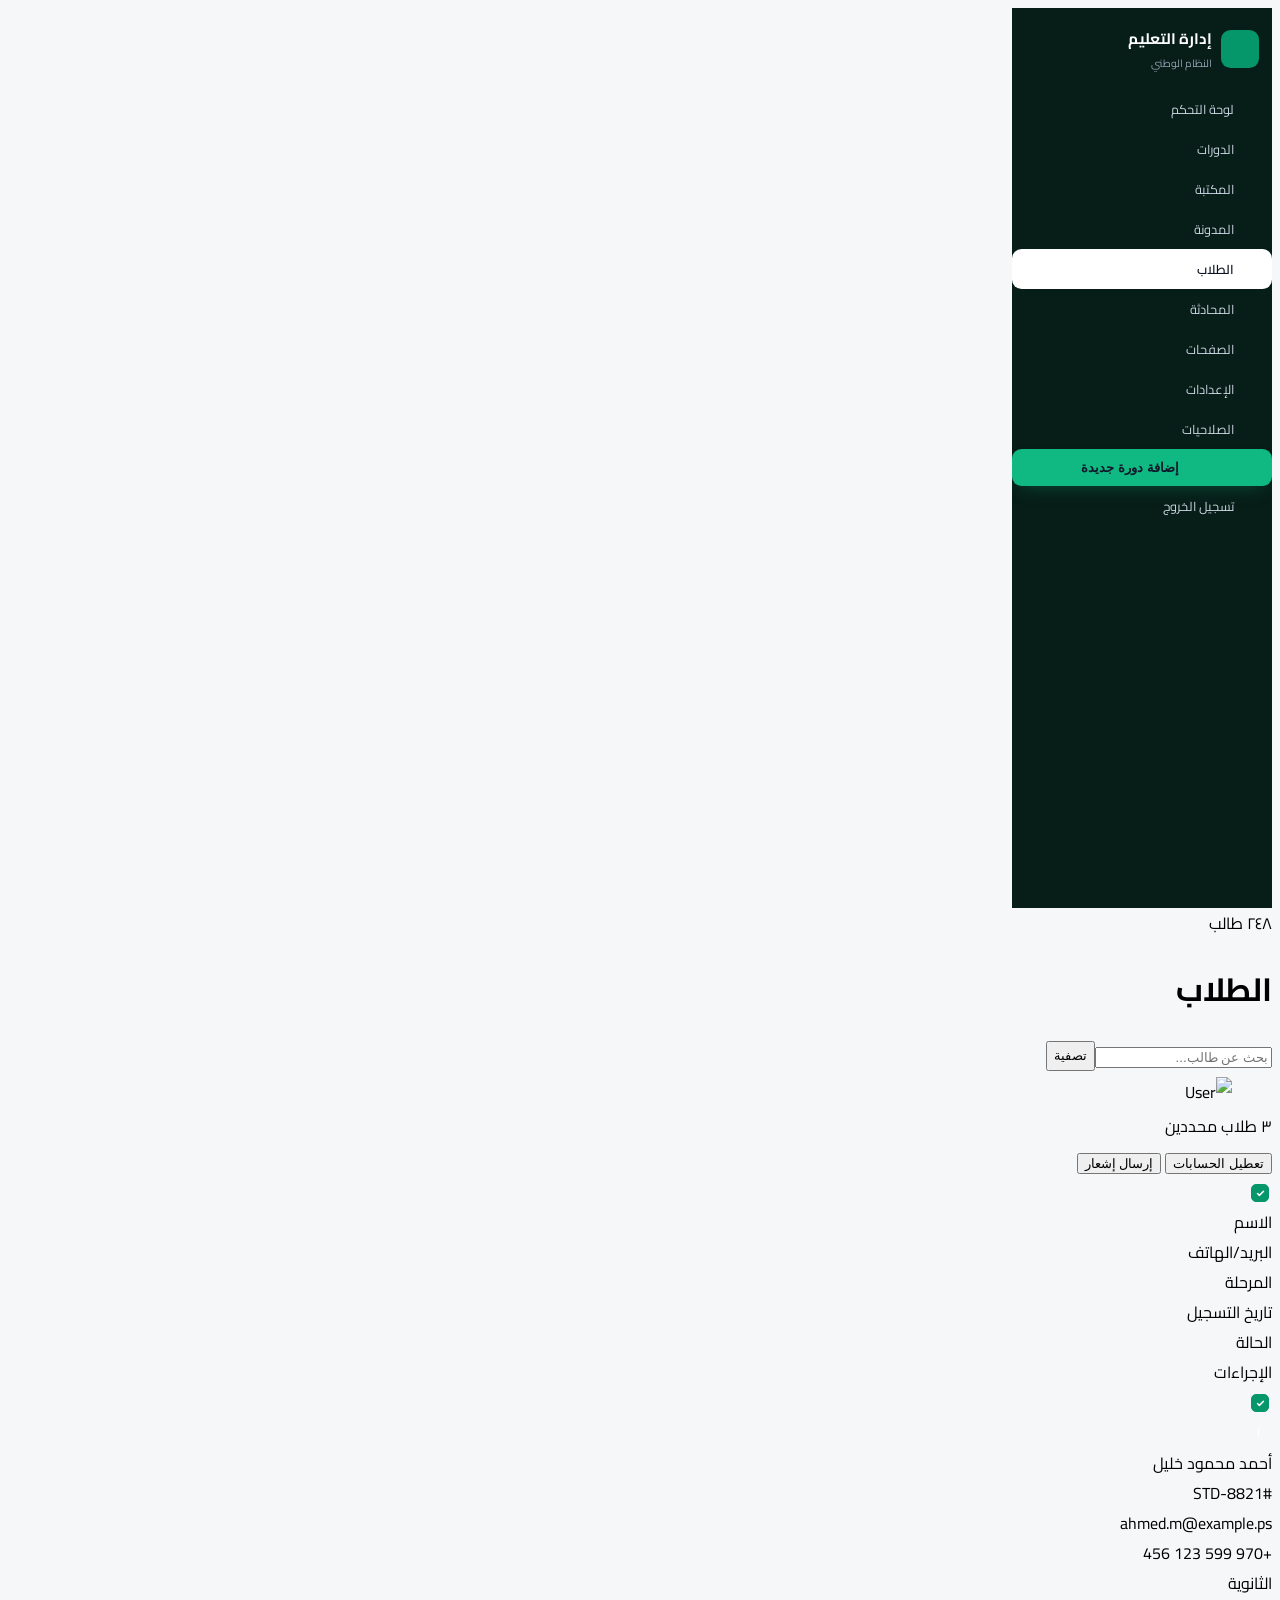
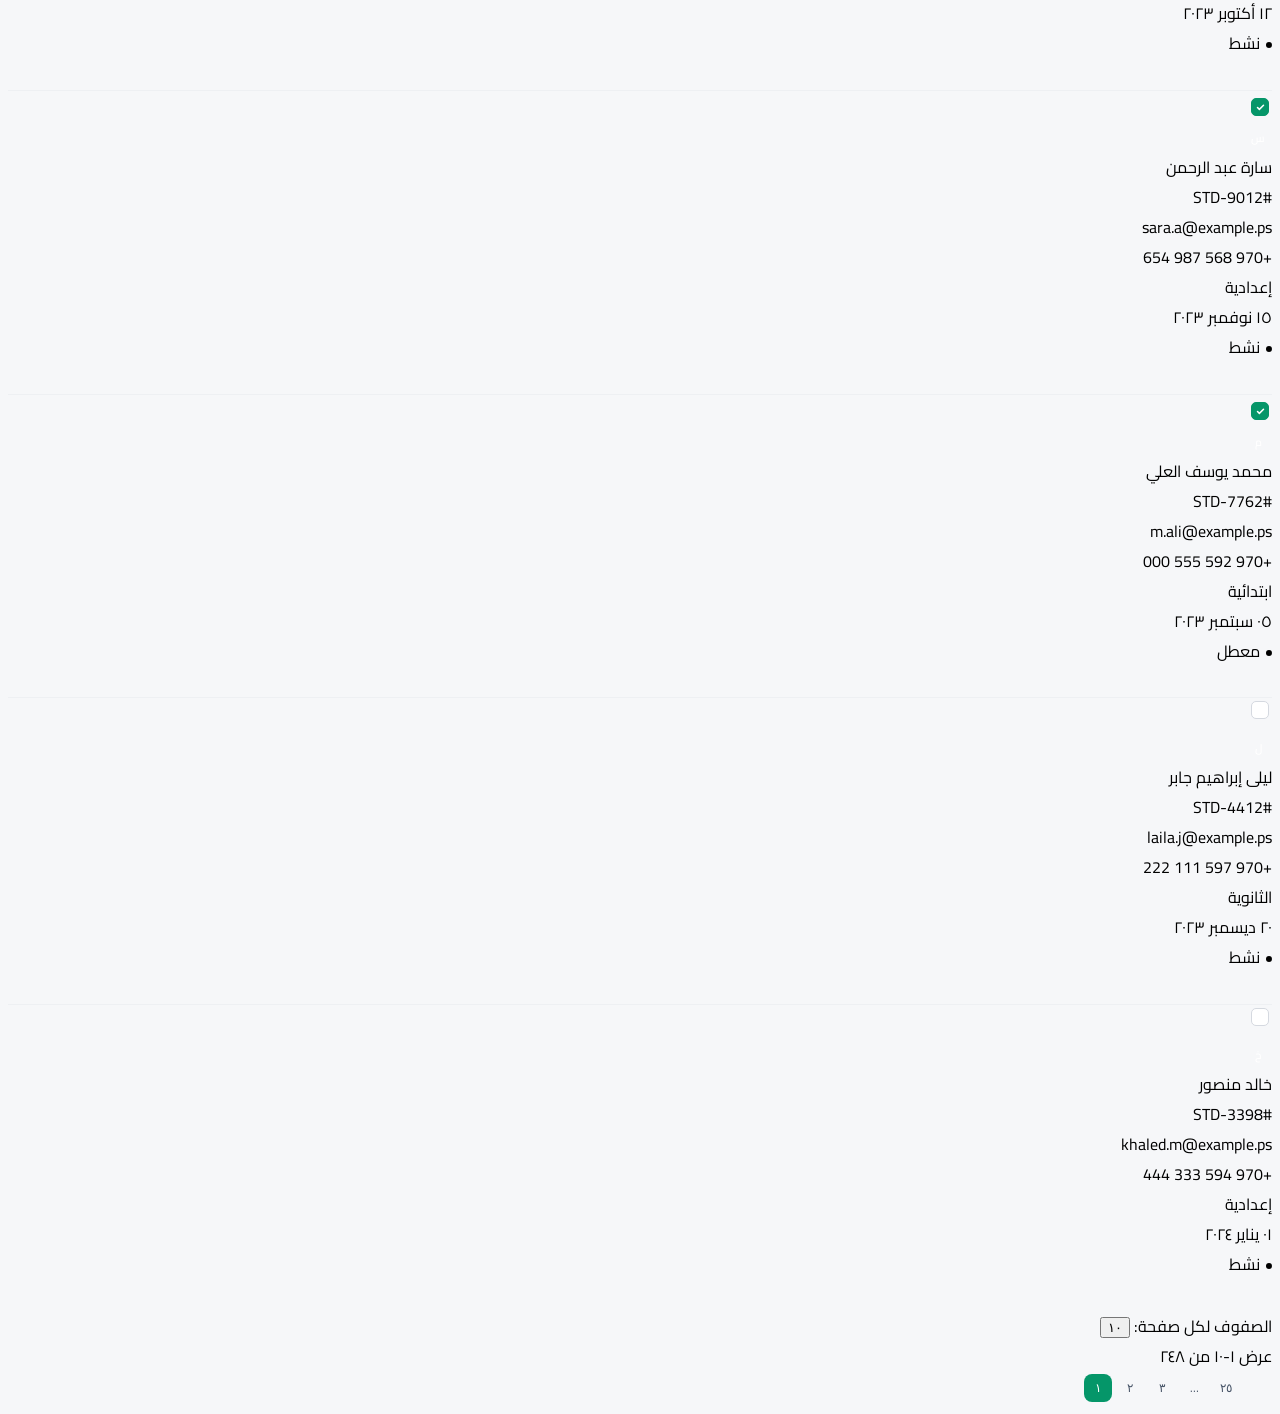
==== commit 7aeab770: "Update about.html" ====
--- a/about.html
+++ b/about.html
@@ -547,6 +547,46 @@
       background: rgba(255,255,255,0.15);
       border-radius: 4px;
     }
+      /* Mobile: sidebar becomes off-canvas from the right */
+          @media (max-width: 768px){
+            .sidebar{
+              position: fixed; inset-block: 0; inset-inline-end: 0;
+              z-index: 60;
+              transform: translateX(100%); /* RTL: hidden to the right */
+              box-shadow: -10px 0 30px -10px rgba(0,0,0,.4);
+            }
+            html[dir="rtl"] .sidebar{ transform: translateX(100%); }
+            body.sb-open .sidebar{ transform: translateX(0); }
+            body.sb-open .backdrop{ opacity:1; pointer-events:auto; }
+          }
+          .backdrop{
+            position: fixed; inset:0; background: rgba(15,26,36,.5); z-index: 50;
+            opacity:0; pointer-events:none; transition: opacity .2s ease;
+          }
+
+          .badge-dot::before{ content:''; width:6px; height:6px; border-radius:9999px; background:currentColor; display:inline-block; margin-inline-end:6px; vertical-align:middle;}
+          .menu{ animation: pop .12s ease-out; transform-origin: top right;}
+          @keyframes pop { from{opacity:0; transform: scale(.96);} to{opacity:1; transform: scale(1);} }
+          .page-btn{ width:36px; height:36px; display:inline-grid; place-items:center; border-radius:8px; font-size:14px; color:#475467;}
+          .page-btn:hover{ background:#f2f4f7;}
+          .page-btn.active{ background:#059669; color:#fff;}
+          .icon-btn{ width:36px; height:36px; display:inline-grid; place-items:center; border-radius:10px; color:#475467;}
+          .icon-btn:hover{ background:#f2f4f7;}
+          .avatar{ width:36px; height:36px; border-radius:9999px; display:inline-grid; place-items:center; font-weight:600; color:#fff; font-size:14px;}
+
+          /* Hide the desktop collapse icon on small screens, and the mobile hamburger on desktop */
+          .only-desktop{ display:inline-grid; }
+          .only-mobile{ display:none; }
+          @media (max-width: 768px){
+            .only-desktop{ display:none; }
+            .only-mobile{ display:inline-grid; }
+          }
+
+          /* Hide some table columns on small screens to keep it readable */
+          @media (max-width: 900px){
+            .col-hide-md{ display:none; }
+            .row-grid{ grid-template-columns: 40px 1.4fr 1fr 0.9fr 44px !important; }
+          }
   </style>
 </head>
 <body class="text-[14px] text-slate-800">
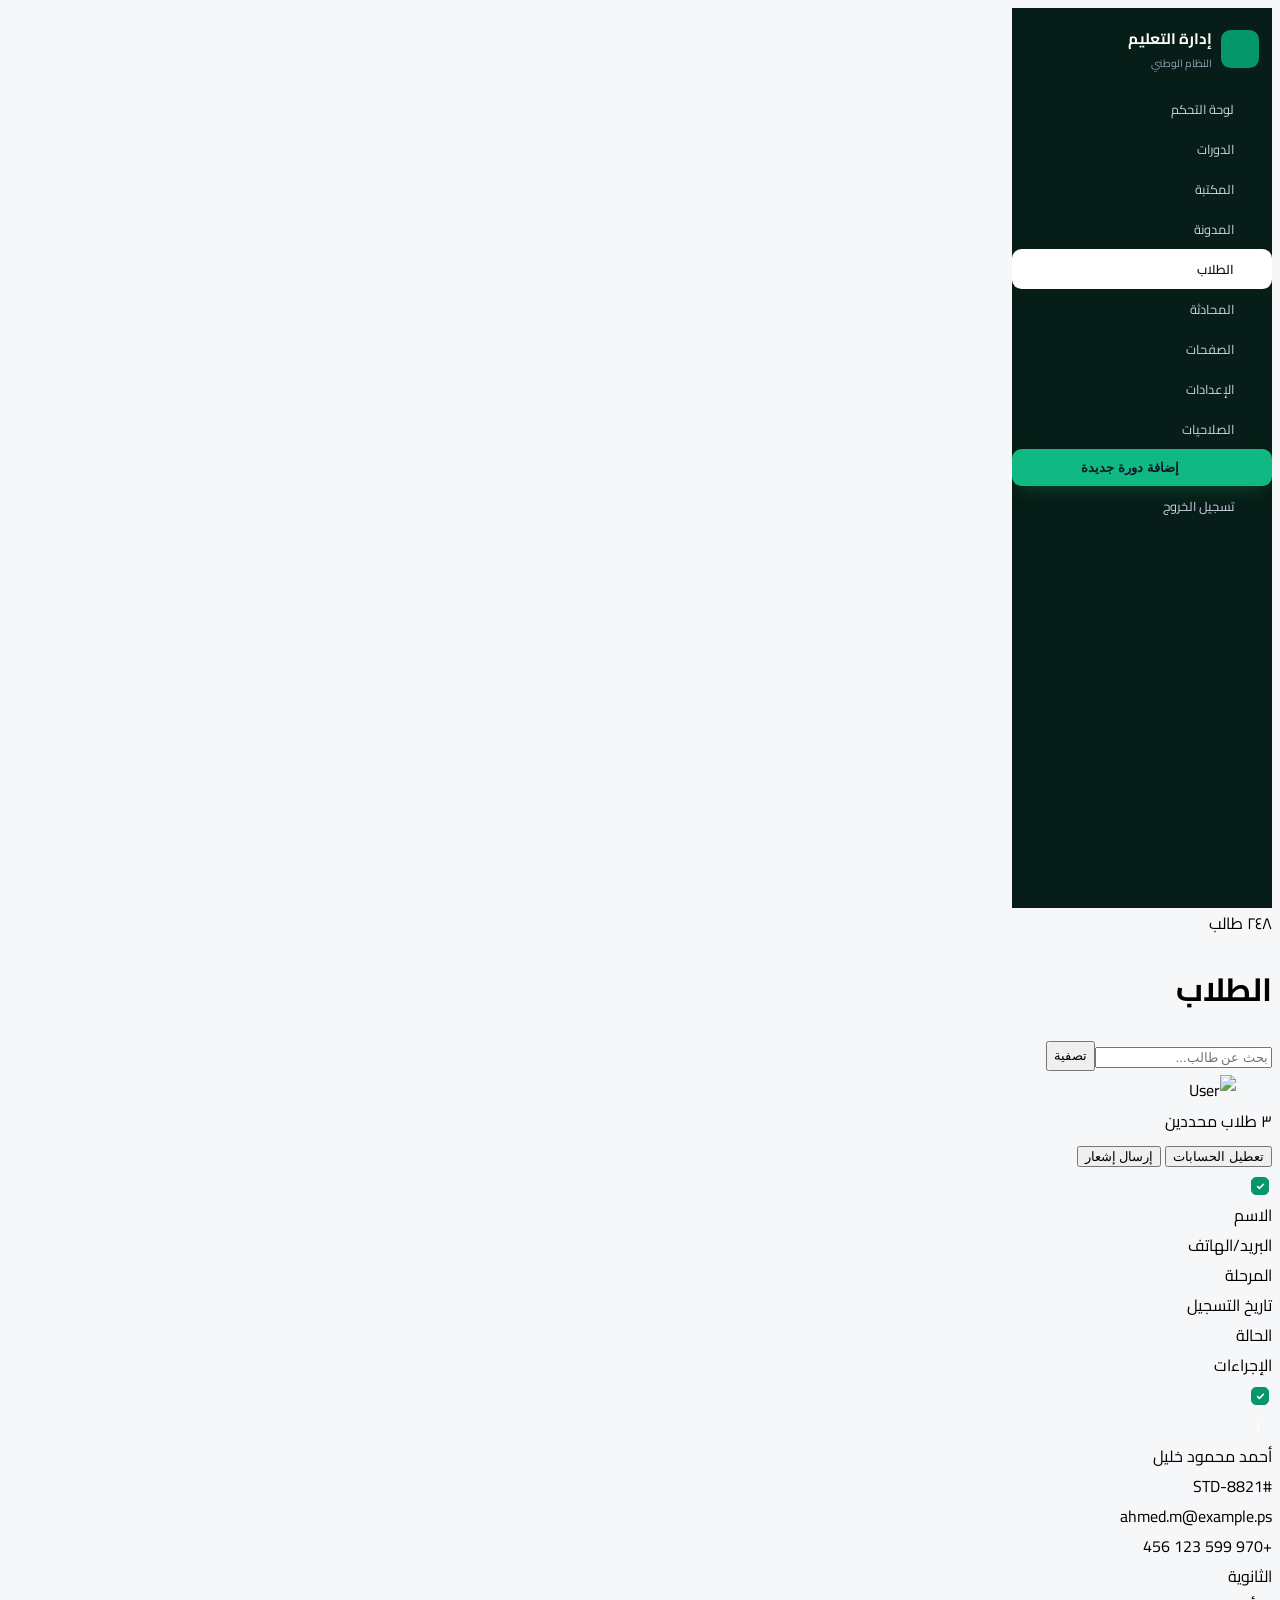
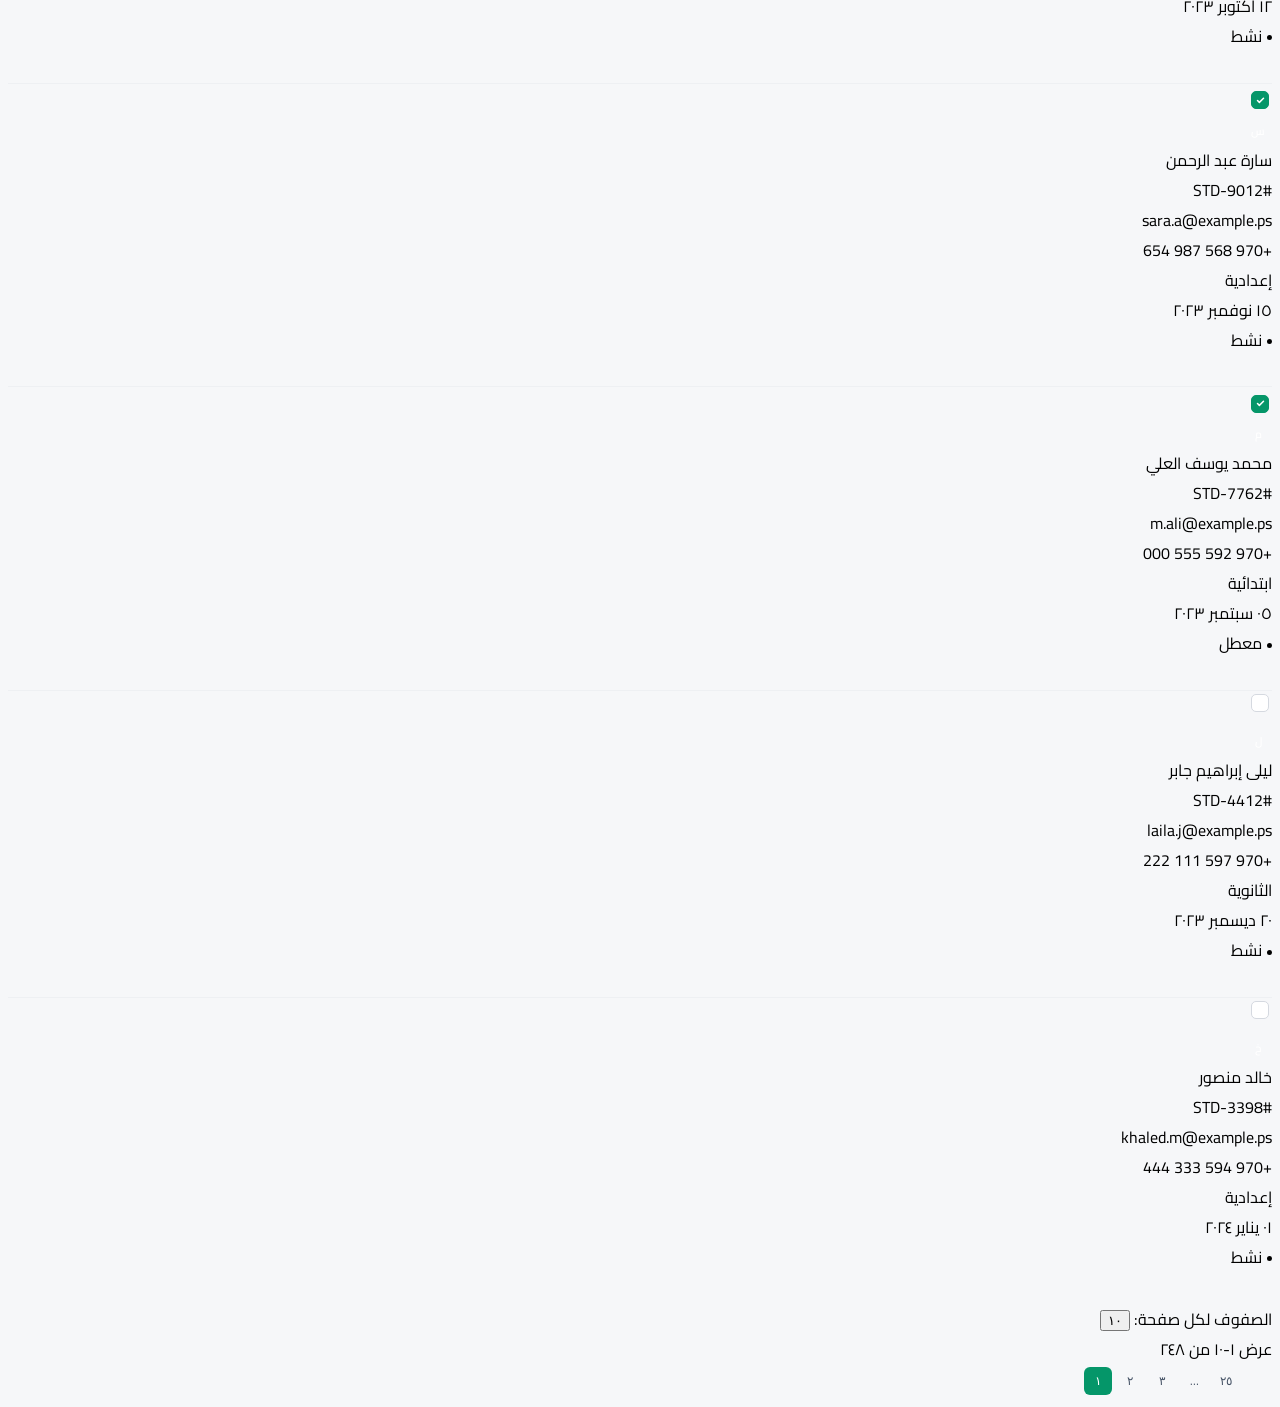
==== commit b6526646: "Update about.html" ====
--- a/about.html
+++ b/about.html
@@ -16,7 +16,7 @@
   <!-- Google Font: Cairo -->
   <link href="https://fonts.googleapis.com/css2?family=Cairo:wght@400;500;600;700&display=swap" rel="stylesheet">
   
-  <!-- Custom CSS (separate from Tailwind) -->
+  <!-- Custom CSS -->
   <style>
     /* ----- CSS Variables & Reset ----- */
     :root {
@@ -29,9 +29,7 @@
     }
     
     /* ----- Custom Components ----- */
-    .table-row + .table-row {
-      border-top: 1px solid #eef0f3;
-    }
+    .table-row + .table-row { border-top: 1px solid #eef0f3; }
     
     /* Custom Checkbox */
     .chk {
@@ -83,510 +81,161 @@
       text-decoration: none;
       cursor: pointer;
     }
-    .nav-item:hover {
-      background: rgba(255, 255, 255, .04);
-    }
-    .nav-item.active {
-      background: #fff;
-      color: #0b1220;
-      font-weight: 600;
-    }
-    .nav-label,
-    .brand-text,
-    .cta-label,
-    .logout-label {
-      transition: opacity .15s ease;
-      white-space: nowrap;
-    }
-    .nav-item i {
-      width: 1.1rem;
-      height: 1.1rem;
-      flex-shrink: 0;
-    }
+    .nav-item:hover { background: rgba(255, 255, 255, .04); }
+    .nav-item.active { background: #fff; color: #0b1220; font-weight: 600; }
+    .nav-label, .brand-text, .cta-label, .logout-label { transition: opacity .15s ease; white-space: nowrap; }
+    .nav-item i { width: 1.1rem; height: 1.1rem; flex-shrink: 0; }
     
     /* Collapsed state (desktop) */
-    body.sb-collapsed .sidebar {
-      width: var(--sidebar-w-icon);
-    }
-    body.sb-collapsed .nav-item {
-      justify-content: center;
-      padding-inline: 0.4rem;
-    }
-    body.sb-collapsed .nav-label,
-    body.sb-collapsed .brand-text,
-    body.sb-collapsed .cta-label,
-    body.sb-collapsed .logout-label {
-      opacity: 0;
-      width: 0;
-      overflow: hidden;
-    }
-    body.sb-collapsed .brand-row {
-      justify-content: center;
-    }
-    body.sb-collapsed .cta-btn {
-      padding: 0.6rem;
-    }
-    
-    /* Mobile sidebar (off-canvas) */
-    @media (max-width: 768px) {
-      .sidebar {
-        position: fixed;
-        inset-block: 0;
-        inset-inline-start: 0;
-        z-index: 60;
-        transform: translateX(-100%);
-        box-shadow: 10px 0 30px -10px rgba(0, 0, 0, .4);
-        width: 280px;
-        height: 100%;
-        overflow-y: auto;
-      }
-      html[dir="rtl"] .sidebar {
-        transform: translateX(-100%);
-      }
-      body.sb-open .sidebar {
-        transform: translateX(0);
-      }
-      body.sb-open .backdrop {
-        opacity: 1;
-        pointer-events: auto;
-      }
-    }
+    body.sb-collapsed .sidebar { width: var(--sidebar-w-icon); }
+    body.sb-collapsed .nav-item { justify-content: center; padding-inline: 0.4rem; }
+    body.sb-collapsed .nav-label, body.sb-collapsed .brand-text, body.sb-collapsed .cta-label, body.sb-collapsed .logout-label { opacity: 0; width: 0; overflow: hidden; }
+    body.sb-collapsed .brand-row { justify-content: center; }
+    body.sb-collapsed .cta-btn { padding: 0.6rem; }
     
     /* Backdrop */
     .backdrop {
-      position: fixed;
-      inset: 0;
-      background: rgba(15, 26, 36, .5);
-      z-index: 50;
-      opacity: 0;
-      pointer-events: none;
-      transition: opacity .2s ease;
+      position: fixed; inset: 0; background: rgba(15, 26, 36, .5); z-index: 50;
+      opacity: 0; pointer-events: none; transition: opacity .2s ease;
     }
     
     /* Badge with dot */
-    .badge-dot::before {
-      content: '';
-      width: 5px;
-      height: 5px;
-      border-radius: 9999px;
-      background: currentColor;
-      display: inline-block;
-      margin-inline-end: 5px;
-      vertical-align: middle;
-    }
+    .badge-dot::before { content: ''; width: 5px; height: 5px; border-radius: 9999px; background: currentColor; display: inline-block; margin-inline-end: 5px; vertical-align: middle; }
     
     /* Dropdown menu */
     .menu-dropdown {
-      display: none;
-      animation: pop .12s ease-out;
-      transform-origin: top center;
-      position: absolute;
-      top: 50%;
-      transform: translateY(-50%);
-      inset-inline-end: 2.8rem;
-      z-index: 20;
-      width: 11rem;
-      border-radius: 0.6rem;
-      background: #fff;
-      box-shadow: 0 10px 30px -10px rgba(16,24,40,.15);
-      border: 1px solid #f1f5f9;
-      padding: 0.3rem;
-    }
-    .menu-dropdown.show {
-      display: block;
-    }
-    .menu-dropdown button {
-      width: 100%;
-      display: flex;
-      align-items: center;
-      gap: 0.5rem;
-      border-radius: 0.4rem;
-      padding: 0.4rem 0.6rem;
-      font-size: 0.8rem;
-      color: #334155;
-      background: transparent;
-      border: none;
-      cursor: pointer;
-      transition: background .15s;
-    }
-    .menu-dropdown button:hover {
-      background: #f8fafc;
-    }
-    .menu-dropdown button i {
-      width: 1rem;
-      height: 1rem;
-      flex-shrink: 0;
-    }
-    .menu-dropdown .text-rose-600 {
-      color: #e11d48;
-    }
-    .menu-dropdown .text-rose-600:hover {
-      background: #fff1f2;
-    }
-    @keyframes pop {
-      from { opacity: 0; transform: translateY(-50%) scale(.96); }
-      to { opacity: 1; transform: translateY(-50%) scale(1); }
-    }
+      display: none; animation: pop .12s ease-out; transform-origin: top center;
+      position: absolute; top: 50%; transform: translateY(-50%); inset-inline-end: 2.8rem;
+      z-index: 20; width: 11rem; border-radius: 0.6rem; background: #fff;
+      box-shadow: 0 10px 30px -10px rgba(16,24,40,.15); border: 1px solid #f1f5f9; padding: 0.3rem;
+    }
+    .menu-dropdown.show { display: block; }
+    .menu-dropdown button { width: 100%; display: flex; align-items: center; gap: 0.5rem; border-radius: 0.4rem; padding: 0.4rem 0.6rem; font-size: 0.8rem; color: #334155; background: transparent; border: none; cursor: pointer; transition: background .15s; }
+    .menu-dropdown button:hover { background: #f8fafc; }
+    .menu-dropdown button i { width: 1rem; height: 1rem; flex-shrink: 0; }
+    .menu-dropdown .text-rose-600 { color: #e11d48; }
+    .menu-dropdown .text-rose-600:hover { background: #fff1f2; }
+    @keyframes pop { from { opacity: 0; transform: translateY(-50%) scale(.96); } to { opacity: 1; transform: translateY(-50%) scale(1); } }
     
     /* Page buttons */
-    .page-btn {
-      width: 32px;
-      height: 32px;
-      display: inline-grid;
-      place-items: center;
-      border-radius: 6px;
-      font-size: 13px;
-      color: #475467;
-      background: transparent;
-      border: none;
-      cursor: pointer;
-      transition: background .15s;
-    }
-    .page-btn:hover {
-      background: #f2f4f7;
-    }
-    .page-btn.active {
-      background: #059669;
-      color: #fff;
-    }
+    .page-btn { width: 32px; height: 32px; display: inline-grid; place-items: center; border-radius: 6px; font-size: 13px; color: #475467; background: transparent; border: none; cursor: pointer; transition: background .15s; }
+    .page-btn:hover { background: #f2f4f7; }
+    .page-btn.active { background: #059669; color: #fff; }
     
     /* Icon button */
-    .icon-btn {
-      width: 32px;
-      height: 32px;
-      display: inline-grid;
-      place-items: center;
-      border-radius: 8px;
-      color: #475467;
-      background: transparent;
-      border: none;
-      cursor: pointer;
-      transition: background .15s;
-      flex-shrink: 0;
-    }
-    .icon-btn:hover {
-      background: #f2f4f7;
-    }
-    .icon-btn i {
-      width: 1.1rem;
-      height: 1.1rem;
-    }
+    .icon-btn { width: 32px; height: 32px; display: inline-grid; place-items: center; border-radius: 8px; color: #475467; background: transparent; border: none; cursor: pointer; transition: background .15s; flex-shrink: 0; }
+    .icon-btn:hover { background: #f2f4f7; }
+    .icon-btn i { width: 1.1rem; height: 1.1rem; }
     
     /* Avatar */
-    .avatar {
-      width: 32px;
-      height: 32px;
-      border-radius: 9999px;
-      display: inline-grid;
-      place-items: center;
-      font-weight: 600;
-      color: #fff;
-      font-size: 13px;
-      flex-shrink: 0;
-    }
+    .avatar { width: 32px; height: 32px; border-radius: 9999px; display: inline-grid; place-items: center; font-weight: 600; color: #fff; font-size: 13px; flex-shrink: 0; }
     
     /* Responsive helpers */
     .only-desktop { display: inline-grid; }
     .only-mobile { display: none; }
-    @media (max-width: 768px) {
-      .only-desktop { display: none; }
-      .only-mobile { display: inline-grid; }
-    }
+    @media (max-width: 768px) { .only-desktop { display: none; } .only-mobile { display: inline-grid; } }
     
     /* Brand row */
-    .brand-row {
-      display: flex;
-      align-items: center;
-      gap: 0.6rem;
-      padding: 1rem 0.8rem;
-    }
-    .brand-row .brand-icon {
-      width: 38px;
-      height: 38px;
-      border-radius: 0.6rem;
-      background: #059669;
-      display: grid;
-      place-items: center;
-      flex-shrink: 0;
-    }
-    .brand-row .brand-icon i {
-      width: 1.1rem;
-      height: 1.1rem;
-      color: #fff;
-    }
-    .brand-text .brand-title {
-      color: #fff;
-      font-weight: 700;
-      font-size: 0.95rem;
-    }
-    .brand-text .brand-sub {
-      color: #94a3b8;
-      font-size: 0.65rem;
-    }
+    .brand-row { display: flex; align-items: center; gap: 0.6rem; padding: 1rem 0.8rem; }
+    .brand-row .brand-icon { width: 38px; height: 38px; border-radius: 0.6rem; background: #059669; display: grid; place-items: center; flex-shrink: 0; }
+    .brand-row .brand-icon i { width: 1.1rem; height: 1.1rem; color: #fff; }
+    .brand-text .brand-title { color: #fff; font-weight: 700; font-size: 0.95rem; }
+    .brand-text .brand-sub { color: #94a3b8; font-size: 0.65rem; }
     
     /* CTA button */
-    .cta-btn {
-      display: inline-flex;
-      align-items: center;
-      justify-content: center;
-      gap: 0.4rem;
-      width: 100%;
-      border-radius: 0.6rem;
-      background: #10b981;
-      color: #0f172a;
-      font-weight: 600;
-      font-size: 0.8rem;
-      padding: 0.6rem 0.8rem;
-      border: none;
-      cursor: pointer;
-      transition: background .15s;
-      box-shadow: 0 8px 20px -8px rgba(16, 185, 129, 0.3);
-    }
-    .cta-btn:hover {
-      background: #34d399;
-    }
-    .cta-btn i {
-      width: 1.1rem;
-      height: 1.1rem;
-    }
-    
-    /* Table column visibility - desktop shows all */
-    .col-hide-md {
-      display: block;
-    }
+    .cta-btn { display: inline-flex; align-items: center; justify-content: center; gap: 0.4rem; width: 100%; border-radius: 0.6rem; background: #10b981; color: #0f172a; font-weight: 600; font-size: 0.8rem; padding: 0.6rem 0.8rem; border: none; cursor: pointer; transition: background .15s; box-shadow: 0 8px 20px -8px rgba(16, 185, 129, 0.3); }
+    .cta-btn:hover { background: #34d399; }
+    .cta-btn i { width: 1.1rem; height: 1.1rem; }
+    
+    /* Do NOT hide columns on mobile (Full width table) */
+    .col-hide-md { display: block !important; }
     
     /* Tablet adjustments */
     @media (max-width: 1024px) and (min-width: 769px) {
-      .sidebar {
-        width: 220px;
-      }
-      body.sb-collapsed .sidebar {
-        width: 60px;
-      }
-      .row-grid {
-        grid-template-columns: 36px 1.2fr 1fr 0.8fr 36px !important;
-        gap: 0.6rem !important;
-        padding-inline: 0.8rem !important;
-      }
-      .table-row .font-semibold {
-        font-size: 0.85rem;
-      }
-      .table-row .text-xs {
-        font-size: 0.7rem;
-      }
-      .table-row .avatar {
-        width: 30px;
-        height: 30px;
-        font-size: 12px;
-      }
-      .brand-text .brand-title {
-        font-size: 0.85rem;
-      }
-      .brand-text .brand-sub {
-        font-size: 0.6rem;
-      }
-    }
-    
-    /* Mobile (up to 768px) - sidebar becomes off-canvas, table responsive */
+      .sidebar { width: 220px; }
+      body.sb-collapsed .sidebar { width: 60px; }
+      .row-grid { grid-template-columns: 36px 1.2fr 1fr 0.8fr 0.8fr 0.6fr 36px !important; gap: 0.6rem !important; padding-inline: 0.8rem !important; }
+      .table-row .font-semibold { font-size: 0.85rem; }
+      .table-row .text-xs { font-size: 0.7rem; }
+      .table-row .avatar { width: 30px; height: 30px; font-size: 12px; }
+      .brand-text .brand-title { font-size: 0.85rem; }
+      .brand-text .brand-sub { font-size: 0.6rem; }
+    }
+    
+    /* Mobile (up to 768px) - Sidebar completely hidden until hamburger clicked */
     @media (max-width: 768px) {
-      /* Sidebar becomes fixed */
+      /* Sidebar becomes fixed and 100% hidden */
       .sidebar {
         width: 280px;
         position: fixed;
         inset-block: 0;
-        inset-inline-start: 0;
+        left: 0; /* Force left in RTL */
         z-index: 60;
-        transform: translateX(-100%);
+        /* Completely invisible */
+        transform: translateX(-100%); /* Moves out left */
+        opacity: 0;             /* Not visible at all */
+        visibility: hidden;     /* Not visible & can't be selected */
+        pointer-events: none;   /* Not clickable/interactable */
         box-shadow: 10px 0 30px -10px rgba(0, 0, 0, .4);
         height: 100%;
         overflow-y: auto;
-      }
-      html[dir="rtl"] .sidebar {
-        transform: translateX(-100%);
-      }
+        transition: all .25s cubic-bezier(0.4, 0, 0.2, 1);
+      }
+      /* When Open: Completely visible */
       body.sb-open .sidebar {
         transform: translateX(0);
-      }
-      body.sb-open .backdrop {
         opacity: 1;
+        visibility: visible;
         pointer-events: auto;
       }
+      body.sb-open .backdrop { opacity: 1; pointer-events: auto; }
       
-      /* Table grid for mobile */
+      /* Table card must overflow for horizontal scroll on mobile */
+      .table-card { overflow-x: auto !important; }
+      
+      /* Table grid for mobile (full columns, smaller font) */
       .row-grid {
-        grid-template-columns: 32px 1.2fr 0.8fr 32px !important;
-        gap: 0.4rem !important;
+        grid-template-columns: 30px 1.2fr 0.9fr 0.7fr 0.7fr 0.5fr 28px !important;
+        gap: 0.5rem !important;
         padding-inline: 0.5rem !important;
+        min-width: 600px !important;
       }
       
-      /* Hide email/phone column on mobile */
-      .col-hide-md {
-        display: none !important;
-      }
+      .table-row { padding-block: 0.5rem !important; }
+      .table-row .font-semibold { font-size: 0.75rem !important; line-height: 1.2; }
+      .table-row .text-xs { font-size: 0.6rem !important; }
+      .table-row .avatar { width: 26px; height: 26px; font-size: 10px; }
+      .badge-dot { font-size: 8px !important; padding: 0.1rem 0.4rem !important; }
+      .row-grid .font-medium { font-size: 0.6rem !important; }
+      .row-grid .chk { width: 16px !important; height: 16px !important; }
       
-      /* Table cells styling */
-      .table-row {
-        padding-block: 0.5rem !important;
-      }
-      .table-row .font-semibold {
-        font-size: 0.8rem;
-        line-height: 1.2;
-      }
-      .table-row .text-xs {
-        font-size: 0.6rem;
-      }
-      .table-row .avatar {
-        width: 28px;
-        height: 28px;
-        font-size: 11px;
-      }
-      .badge-dot {
-        font-size: 9px !important;
-        padding: 0.15rem 0.5rem !important;
-      }
-      
-      /* Header row */
-      .row-grid .font-medium {
-        font-size: 0.65rem !important;
-      }
-      .row-grid .chk {
-        width: 16px !important;
-        height: 16px !important;
-      }
-      
-      /* Mobile search shows */
-      .mobile-search {
-        display: flex !important;
-      }
-      .desktop-search {
-        display: none !important;
-      }
+      .mobile-search { display: flex !important; }
+      .desktop-search { display: none !important; }
     }
     
     /* Very small phones */
     @media (max-width: 480px) {
-      .row-grid {
-        grid-template-columns: 28px 1fr 28px !important;
-        gap: 0.3rem !important;
-        padding-inline: 0.4rem !important;
-      }
-      .table-row .flex.items-center.gap-2 {
-        gap: 0.3rem !important;
-      }
-      .table-row .avatar {
-        width: 24px !important;
-        height: 24px !important;
-        font-size: 10px !important;
-      }
-      .table-row .font-semibold {
-        font-size: 0.75rem !important;
-      }
-      .table-row .text-xs {
-        font-size: 0.55rem !important;
-      }
-      .badge-dot {
-        font-size: 8px !important;
-        padding: 0.1rem 0.4rem !important;
-      }
-      .badge-dot::before {
-        width: 4px;
-        height: 4px;
-        margin-inline-end: 3px;
-      }
-      .icon-btn {
-        width: 26px !important;
-        height: 26px !important;
-      }
-      .icon-btn i {
-        width: 0.9rem !important;
-        height: 0.9rem !important;
-      }
-      .page-btn {
-        width: 26px !important;
-        height: 26px !important;
-        font-size: 11px !important;
-      }
-      .page-btn i {
-        width: 0.9rem !important;
-        height: 0.9rem !important;
-      }
-      .menu-dropdown {
-        width: 9rem !important;
-        inset-inline-end: 2.2rem !important;
-      }
-      .menu-dropdown button {
-        font-size: 0.7rem !important;
-        padding: 0.3rem 0.5rem !important;
-      }
-      .menu-dropdown button i {
-        width: 0.8rem !important;
-        height: 0.8rem !important;
-      }
-    }
-    
-    /* Desktop search visible */
-    .desktop-search {
-      display: flex;
-    }
-    .mobile-search {
-      display: none;
-    }
-    
-    /* Pagination */
-    .pagination-text {
-      font-size: 0.6rem !important;
-    }
-    
-    .sidebar::-webkit-scrollbar {
-      width: 4px;
-    }
-    .sidebar::-webkit-scrollbar-track {
-      background: transparent;
-    }
-    .sidebar::-webkit-scrollbar-thumb {
-      background: rgba(255,255,255,0.15);
-      border-radius: 4px;
-    }
-      /* Mobile: sidebar becomes off-canvas from the right */
-          @media (max-width: 768px){
-            .sidebar{
-              position: fixed; inset-block: 0; inset-inline-end: 0;
-              z-index: 60;
-              transform: translateX(100%); /* RTL: hidden to the right */
-              box-shadow: -10px 0 30px -10px rgba(0,0,0,.4);
-            }
-            html[dir="rtl"] .sidebar{ transform: translateX(100%); }
-            body.sb-open .sidebar{ transform: translateX(0); }
-            body.sb-open .backdrop{ opacity:1; pointer-events:auto; }
-          }
-          .backdrop{
-            position: fixed; inset:0; background: rgba(15,26,36,.5); z-index: 50;
-            opacity:0; pointer-events:none; transition: opacity .2s ease;
-          }
-
-          .badge-dot::before{ content:''; width:6px; height:6px; border-radius:9999px; background:currentColor; display:inline-block; margin-inline-end:6px; vertical-align:middle;}
-          .menu{ animation: pop .12s ease-out; transform-origin: top right;}
-          @keyframes pop { from{opacity:0; transform: scale(.96);} to{opacity:1; transform: scale(1);} }
-          .page-btn{ width:36px; height:36px; display:inline-grid; place-items:center; border-radius:8px; font-size:14px; color:#475467;}
-          .page-btn:hover{ background:#f2f4f7;}
-          .page-btn.active{ background:#059669; color:#fff;}
-          .icon-btn{ width:36px; height:36px; display:inline-grid; place-items:center; border-radius:10px; color:#475467;}
-          .icon-btn:hover{ background:#f2f4f7;}
-          .avatar{ width:36px; height:36px; border-radius:9999px; display:inline-grid; place-items:center; font-weight:600; color:#fff; font-size:14px;}
-
-          /* Hide the desktop collapse icon on small screens, and the mobile hamburger on desktop */
-          .only-desktop{ display:inline-grid; }
-          .only-mobile{ display:none; }
-          @media (max-width: 768px){
-            .only-desktop{ display:none; }
-            .only-mobile{ display:inline-grid; }
-          }
-
-          /* Hide some table columns on small screens to keep it readable */
-          @media (max-width: 900px){
-            .col-hide-md{ display:none; }
-            .row-grid{ grid-template-columns: 40px 1.4fr 1fr 0.9fr 44px !important; }
-          }
+      .row-grid { grid-template-columns: 28px 1fr 0.8fr 0.6fr 0.6fr 0.4fr 28px !important; gap: 0.3rem !important; padding-inline: 0.4rem !important; min-width: 480px !important; }
+      .table-row .flex.items-center.gap-2 { gap: 0.3rem !important; }
+      .table-row .avatar { width: 22px !important; height: 22px !important; font-size: 9px !important; }
+      .table-row .font-semibold { font-size: 0.7rem !important; }
+      .table-row .text-xs { font-size: 0.5rem !important; }
+      .badge-dot { font-size: 7px !important; padding: 0.1rem 0.3rem !important; }
+      .badge-dot::before { width: 3px; height: 3px; margin-inline-end: 2px; }
+      .icon-btn { width: 24px !important; height: 24px !important; }
+      .icon-btn i { width: 0.8rem !important; height: 0.8rem !important; }
+      .page-btn { width: 24px !important; height: 24px !important; font-size: 10px !important; }
+      .page-btn i { width: 0.8rem !important; height: 0.8rem !important; }
+      .menu-dropdown { width: 8rem !important; inset-inline-end: 2rem !important; }
+      .menu-dropdown button { font-size: 0.65rem !important; padding: 0.25rem 0.5rem !important; }
+      .menu-dropdown button i { width: 0.8rem !important; height: 0.8rem !important; }
+    }
+    
+    .desktop-search { display: flex; }
+    .mobile-search { display: none; }
+    .sidebar::-webkit-scrollbar { width: 4px; }
+    .sidebar::-webkit-scrollbar-track { background: transparent; }
+    .sidebar::-webkit-scrollbar-thumb { background: rgba(255,255,255,0.15); border-radius: 4px; }
   </style>
 </head>
 <body class="text-[14px] text-slate-800">
@@ -703,14 +352,14 @@
         </div>
 
         <!-- Table card -->
-        <div class="mt-4 rounded-xl bg-white shadow-card border border-slate-100 overflow-visible">
+        <div class="mt-4 rounded-xl bg-white shadow-card border border-slate-100 overflow-visible table-card">
           <!-- Header row -->
           <div class="row-grid grid grid-cols-[40px_1.4fr_1.4fr_1fr_1fr_0.8fr_44px] items-center gap-3 px-3 md:px-5 py-2.5 text-xs text-slate-500 border-b border-slate-100">
             <div><input type="checkbox" class="chk" checked></div>
             <div class="font-medium text-slate-600 text-xs">الاسم</div>
-            <div class="font-medium text-slate-600 col-hide-md text-xs">البريد/الهاتف</div>
-            <div class="font-medium text-slate-600 col-hide-md text-xs">المرحلة</div>
-            <div class="font-medium text-slate-600 col-hide-md text-xs">تاريخ التسجيل</div>
+            <div class="font-medium text-slate-600 text-xs">البريد/الهاتف</div>
+            <div class="font-medium text-slate-600 text-xs">المرحلة</div>
+            <div class="font-medium text-slate-600 text-xs">تاريخ التسجيل</div>
             <div class="font-medium text-slate-600 flex items-center gap-1 text-xs">الحالة <i data-lucide="chevron-down" class="w-3 h-3"></i></div>
             <div class="font-medium text-slate-600 text-xs">الإجراءات</div>
           </div>
@@ -725,9 +374,9 @@
                 <div class="text-xs text-slate-400">#STD-8821</div>
               </div>
             </div>
-            <div class="col-hide-md"><div class="text-slate-700 text-xs">ahmed.m@example.ps</div><div class="text-xs text-slate-400">+970 599 123 456</div></div>
-            <div class="col-hide-md text-slate-700 text-xs">الثانوية</div>
-            <div class="col-hide-md text-slate-700 text-xs">١٢ أكتوبر ٢٠٢٣</div>
+            <div><div class="text-slate-700 text-xs">ahmed.m@example.ps</div><div class="text-xs text-slate-400">+970 599 123 456</div></div>
+            <div class="text-slate-700 text-xs">الثانوية</div>
+            <div class="text-slate-700 text-xs">١٢ أكتوبر ٢٠٢٣</div>
             <div><span class="badge-dot inline-flex items-center rounded-full bg-brand-100 text-brand-700 px-2 py-0.5 text-[10px] font-semibold">نشط</span></div>
             <div class="relative">
               <button class="icon-btn toggle-menu" data-target="menu1" style="width:28px;height:28px;">
@@ -751,9 +400,9 @@
                 <div class="text-xs text-slate-400">#STD-9012</div>
               </div>
             </div>
-            <div class="col-hide-md"><div class="text-slate-700 text-xs">sara.a@example.ps</div><div class="text-xs text-slate-400">+970 568 987 654</div></div>
-            <div class="col-hide-md text-slate-700 text-xs">إعدادية</div>
-            <div class="col-hide-md text-slate-700 text-xs">١٥ نوفمبر ٢٠٢٣</div>
+            <div><div class="text-slate-700 text-xs">sara.a@example.ps</div><div class="text-xs text-slate-400">+970 568 987 654</div></div>
+            <div class="text-slate-700 text-xs">إعدادية</div>
+            <div class="text-slate-700 text-xs">١٥ نوفمبر ٢٠٢٣</div>
             <div><span class="badge-dot inline-flex items-center rounded-full bg-brand-100 text-brand-700 px-2 py-0.5 text-[10px] font-semibold">نشط</span></div>
             <div class="relative">
               <button class="icon-btn toggle-menu" data-target="menu2" style="width:28px;height:28px;">
@@ -777,9 +426,9 @@
                 <div class="text-xs text-slate-400">#STD-7762</div>
               </div>
             </div>
-            <div class="col-hide-md"><div class="text-slate-700 text-xs">m.ali@example.ps</div><div class="text-xs text-slate-400">+970 592 555 000</div></div>
-            <div class="col-hide-md text-slate-700 text-xs">ابتدائية</div>
-            <div class="col-hide-md text-slate-700 text-xs">٠٥ سبتمبر ٢٠٢٣</div>
+            <div><div class="text-slate-700 text-xs">m.ali@example.ps</div><div class="text-xs text-slate-400">+970 592 555 000</div></div>
+            <div class="text-slate-700 text-xs">ابتدائية</div>
+            <div class="text-slate-700 text-xs">٠٥ سبتمبر ٢٠٢٣</div>
             <div><span class="badge-dot inline-flex items-center rounded-full bg-slate-100 text-slate-500 px-2 py-0.5 text-[10px] font-semibold">معطل</span></div>
             <div class="relative">
               <button class="icon-btn toggle-menu" data-target="menu3" style="width:28px;height:28px;">
@@ -803,9 +452,9 @@
                 <div class="text-xs text-slate-400">#STD-4412</div>
               </div>
             </div>
-            <div class="col-hide-md"><div class="text-slate-700 text-xs">laila.j@example.ps</div><div class="text-xs text-slate-400">+970 597 111 222</div></div>
-            <div class="col-hide-md text-slate-700 text-xs">الثانوية</div>
-            <div class="col-hide-md text-slate-700 text-xs">٢٠ ديسمبر ٢٠٢٣</div>
+            <div><div class="text-slate-700 text-xs">laila.j@example.ps</div><div class="text-xs text-slate-400">+970 597 111 222</div></div>
+            <div class="text-slate-700 text-xs">الثانوية</div>
+            <div class="text-slate-700 text-xs">٢٠ ديسمبر ٢٠٢٣</div>
             <div><span class="badge-dot inline-flex items-center rounded-full bg-brand-100 text-brand-700 px-2 py-0.5 text-[10px] font-semibold">نشط</span></div>
             <div class="relative">
               <button class="icon-btn toggle-menu" data-target="menu4" style="width:28px;height:28px;">
@@ -829,9 +478,9 @@
                 <div class="text-xs text-slate-400">#STD-3398</div>
               </div>
             </div>
-            <div class="col-hide-md"><div class="text-slate-700 text-xs">khaled.m@example.ps</div><div class="text-xs text-slate-400">+970 594 333 444</div></div>
-            <div class="col-hide-md text-slate-700 text-xs">إعدادية</div>
-            <div class="col-hide-md text-slate-700 text-xs">٠١ يناير ٢٠٢٤</div>
+            <div><div class="text-slate-700 text-xs">khaled.m@example.ps</div><div class="text-xs text-slate-400">+970 594 333 444</div></div>
+            <div class="text-slate-700 text-xs">إعدادية</div>
+            <div class="text-slate-700 text-xs">٠١ يناير ٢٠٢٤</div>
             <div><span class="badge-dot inline-flex items-center rounded-full bg-brand-100 text-brand-700 px-2 py-0.5 text-[10px] font-semibold">نشط</span></div>
             <div class="relative">
               <button class="icon-btn toggle-menu" data-target="menu5" style="width:28px;height:28px;">
